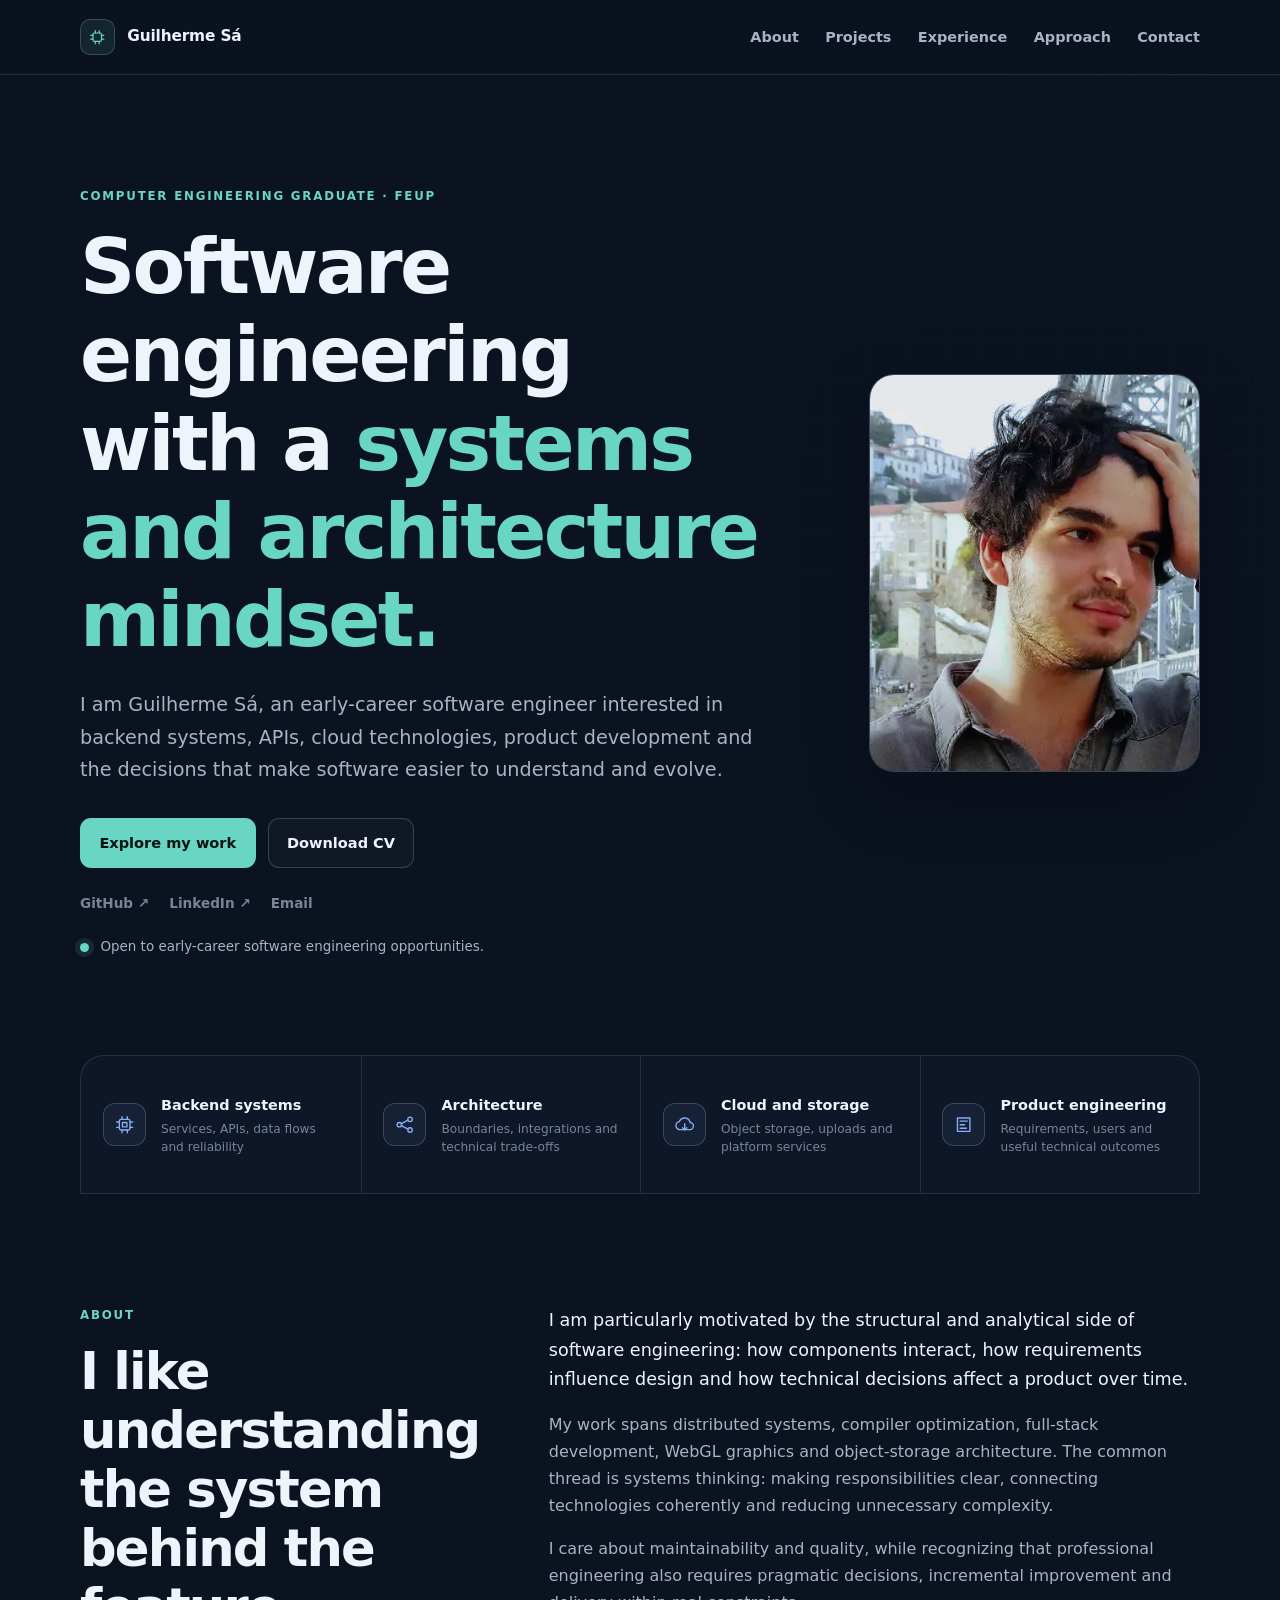
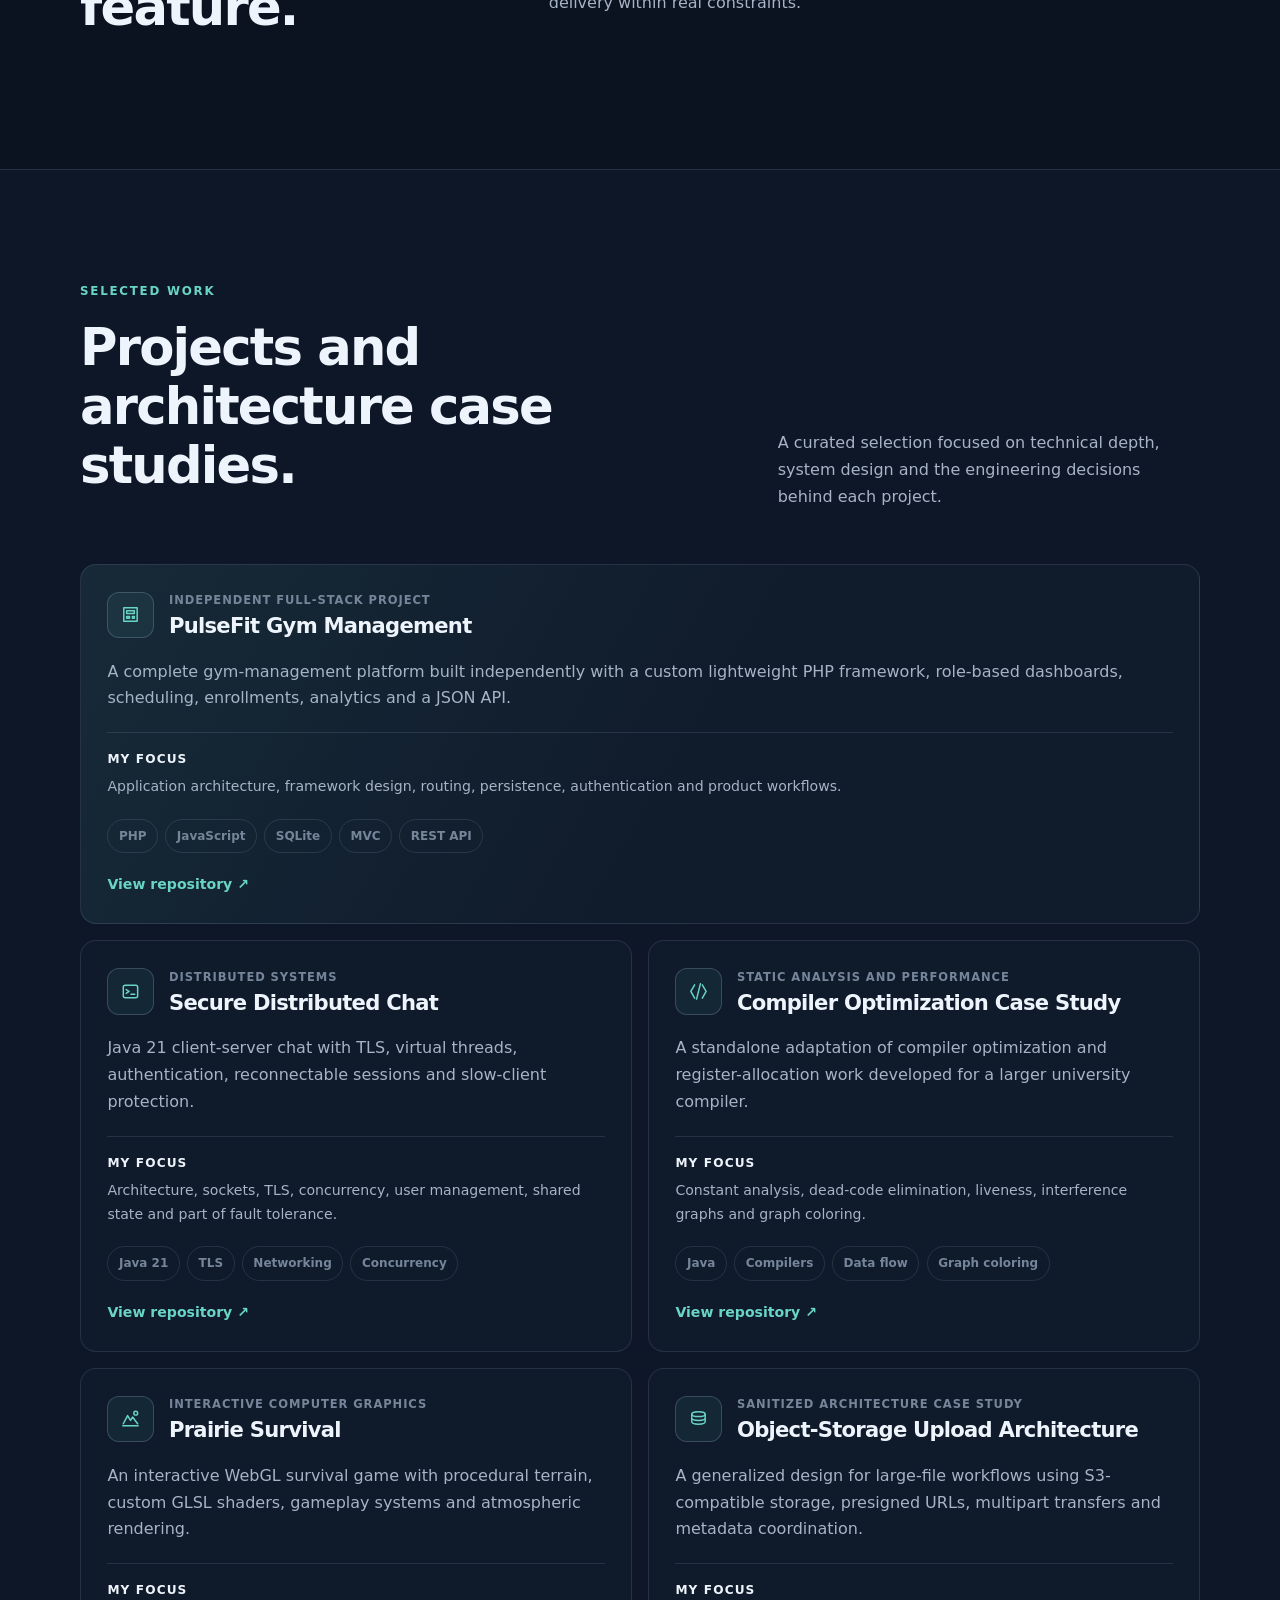
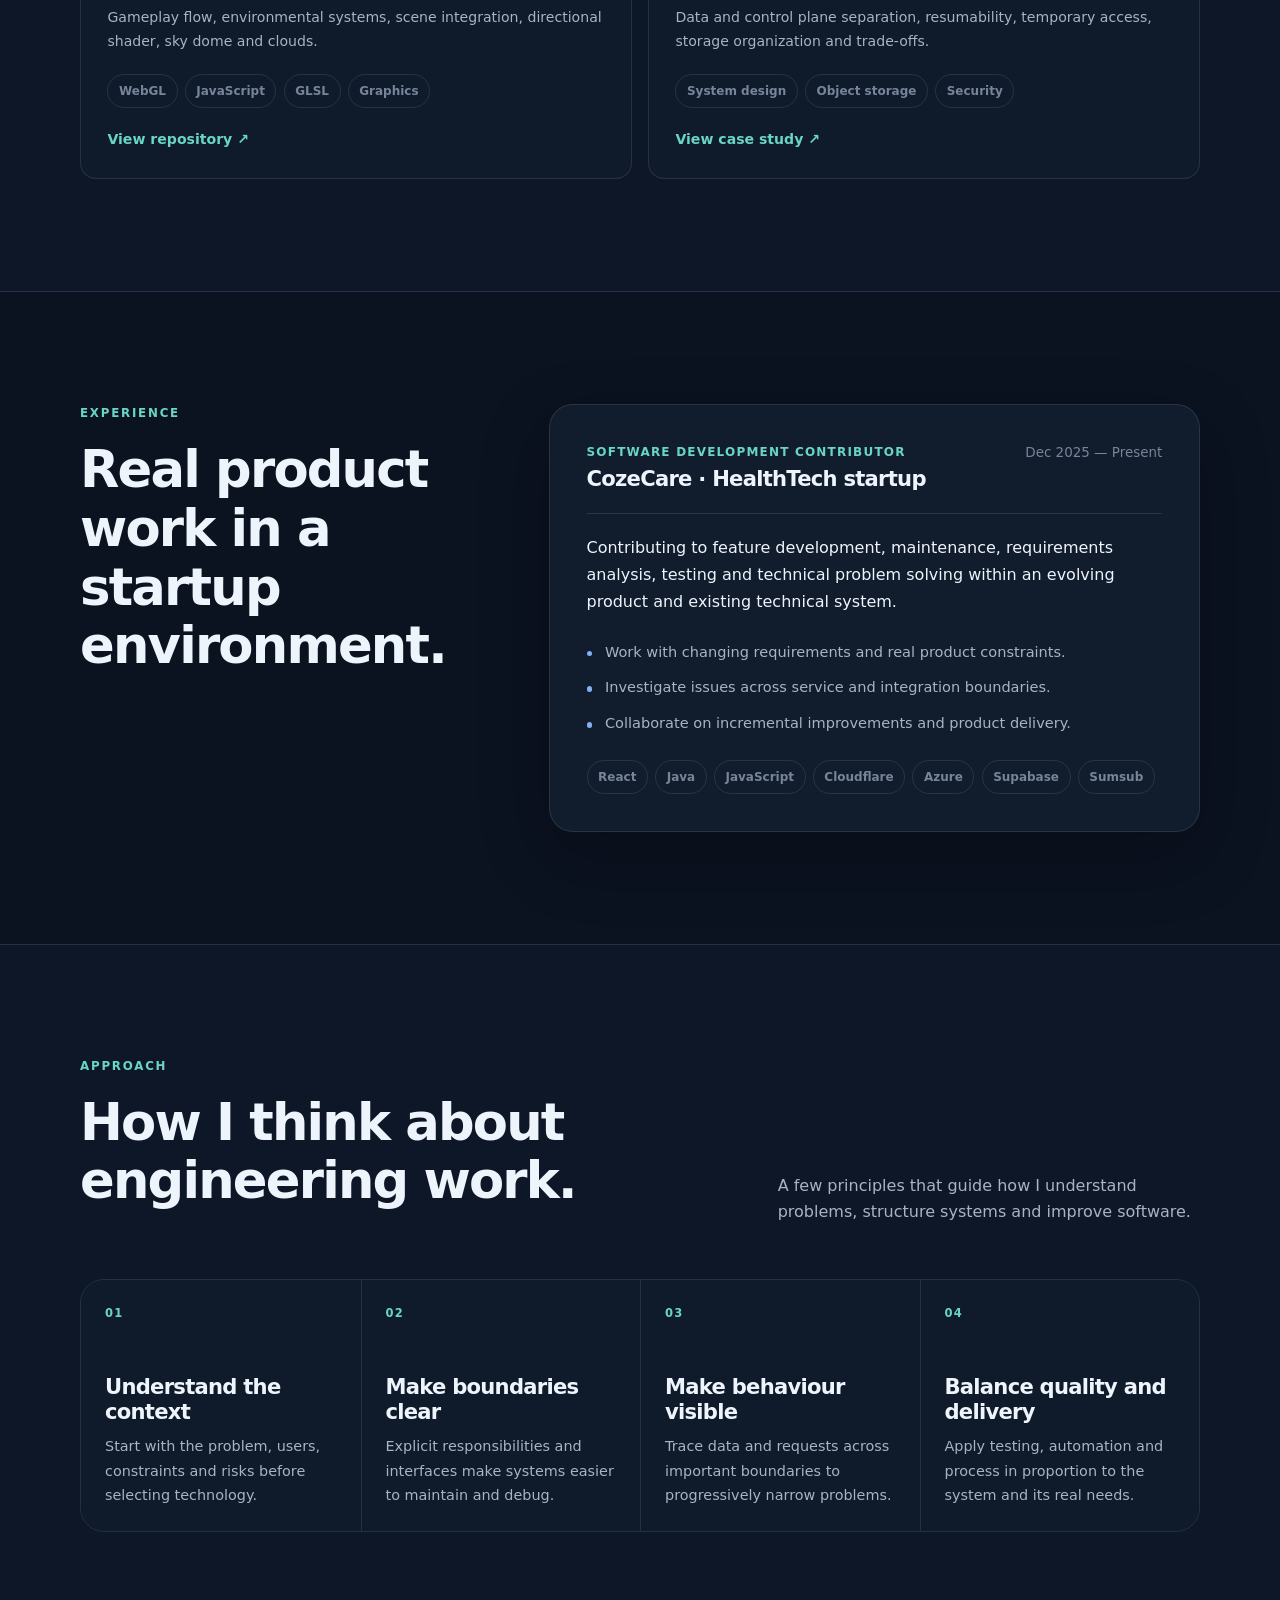
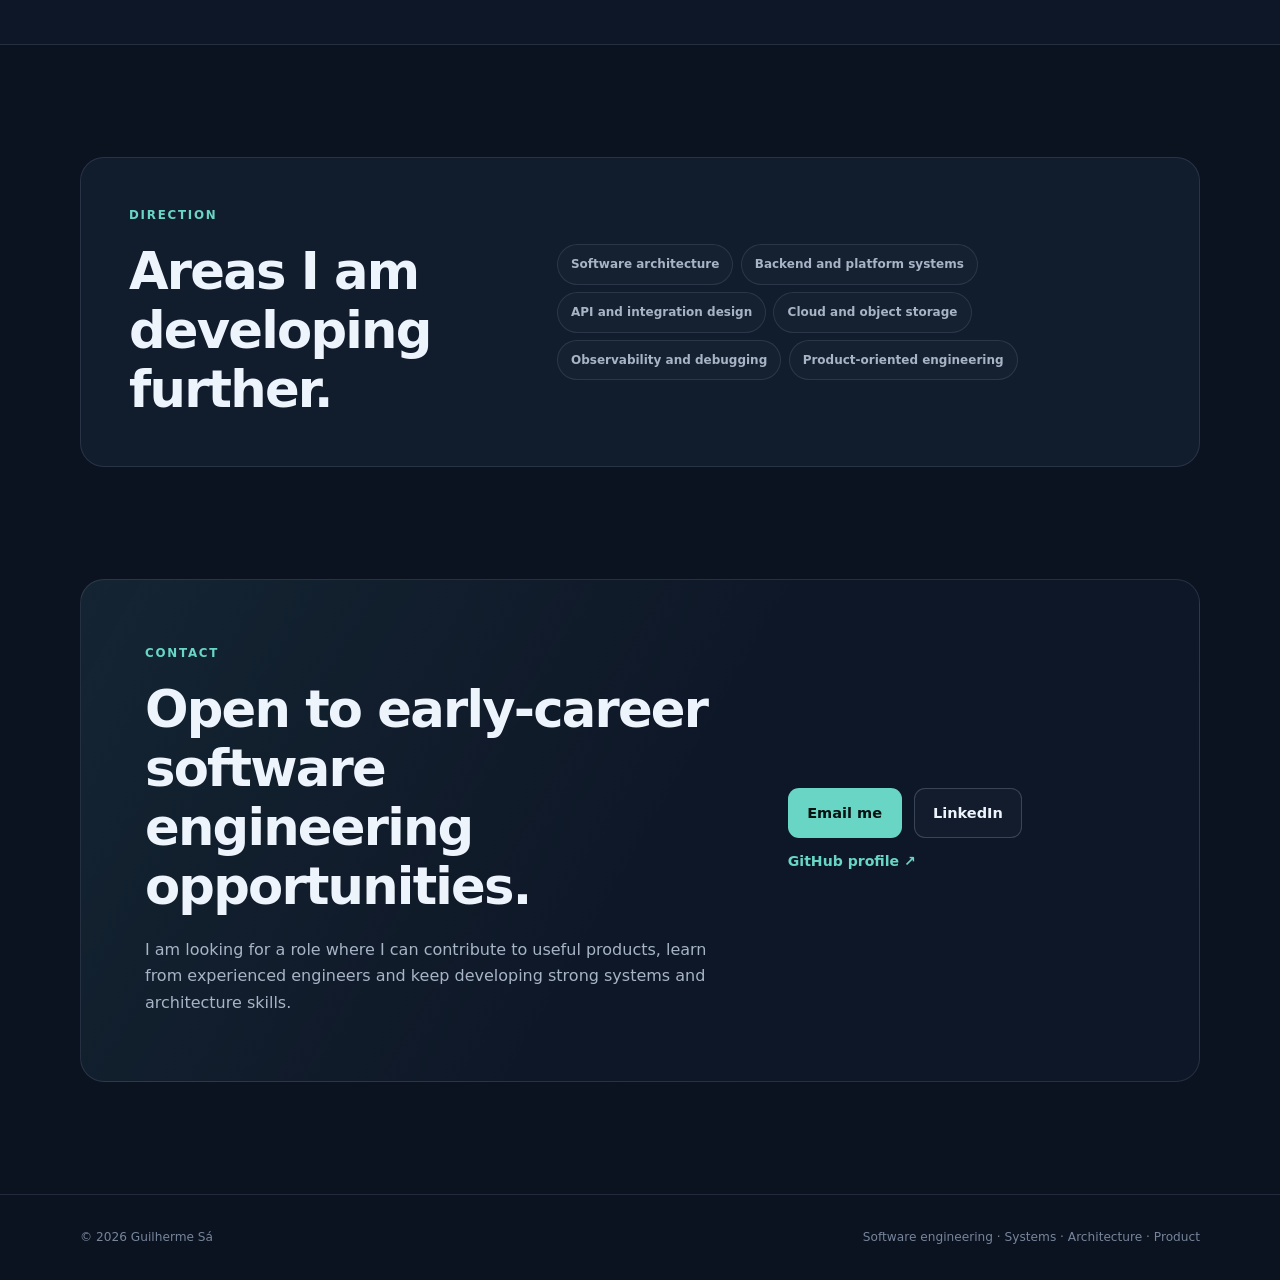
==== index.html @ d6cdf6a1 "Icon fix" ====
<!doctype html>
<html lang="en">
<head>
  <meta charset="utf-8">
  <meta name="viewport" content="width=device-width, initial-scale=1">

  <title>Guilherme Sá — Software Engineer</title>
  <meta
    name="description"
    content="Portfolio of Guilherme Sá, a Computer Engineering graduate focused on software architecture, backend systems, APIs, cloud technologies and product engineering."
  >

  <meta property="og:title" content="Guilherme Sá — Software Engineer">
  <meta
    property="og:description"
    content="Selected projects, architecture case studies and professional experience."
  >
  <meta property="og:type" content="website">
  <meta property="og:image" content="assets/images/guilherme-sa.jpg">

  <link rel="icon" href="favicon.svg" type="image/svg+xml">
  <link rel="stylesheet" href="styles.css">
  <script src="script.js" defer></script>
</head>

<body>
  <a class="skip-link" href="#main-content">Skip to content</a>

  <header class="site-header">
    <nav class="container navigation" aria-label="Main navigation">
      <a class="brand" href="#top" aria-label="Go to the beginning">
        <span class="brand-icon" aria-hidden="true">
          <svg viewBox="0 0 24 24">
            <rect x="6.5" y="6.5" width="11" height="11" rx="2"></rect>
            <path d="M9.5 3.5v3M14.5 3.5v3M9.5 17.5v3M14.5 17.5v3M3.5 9.5h3M3.5 14.5h3M17.5 9.5h3M17.5 14.5h3"></path>
          </svg>
        </span>
        <span>Guilherme Sá</span>
      </a>

      <button
        class="menu-button"
        type="button"
        aria-expanded="false"
        aria-controls="navigation-links"
      >
        <span></span><span></span><span></span>
        <span class="sr-only">Toggle navigation</span>
      </button>

      <div class="navigation-links" id="navigation-links">
        <a href="#about">About</a>
        <a href="#work">Projects</a>
        <a href="#experience">Experience</a>
        <a href="#approach">Approach</a>
        <a href="#contact">Contact</a>
      </div>
    </nav>
  </header>

  <main id="main-content">
    <section class="hero" id="top">
      <div class="hero-pattern" aria-hidden="true"></div>

      <div class="container hero-layout">
        <div class="hero-copy reveal">
          <p class="eyebrow">Computer Engineering graduate · FEUP</p>

          <h1>
            Software engineering with a
            <span>systems and architecture mindset.</span>
          </h1>

          <p class="hero-introduction">
            I am Guilherme Sá, an early-career software engineer interested in
            backend systems, APIs, cloud technologies, product development and
            the decisions that make software easier to understand and evolve.
          </p>

          <div class="hero-actions">
            <a class="button primary" href="#work">Explore my work</a>
            <a
              class="button secondary"
              href="assets/documents/Guilherme-Sa-CV.pdf"
              target="_blank"
            >
              Download CV
            </a>
          </div>

          <div class="profile-links" aria-label="External profile links">
            <a href="https://github.com/GuilhermeSa37" target="_blank" rel="noreferrer">
              GitHub <span aria-hidden="true">↗</span>
            </a>
            <a
              href="https://www.linkedin.com/in/guilherme-s%C3%A1-6a38b1335/"
              target="_blank"
              rel="noreferrer"
            >
              LinkedIn <span aria-hidden="true">↗</span>
            </a>
            <a href="mailto:guilhermesa.pro@gmail.com">Email</a>
          </div>

          <p class="availability-line">
            <span class="availability-dot" aria-hidden="true"></span>
            Open to early-career software engineering opportunities.
          </p>
        </div>

        <aside class="portrait-panel reveal">
          <div class="portrait-frame">
            <img
              src="assets/images/guilherme-sa.jpg"
              alt="Portrait of Guilherme Sá"
            >
          </div>

        </aside>
      </div>

      <div class="container focus-strip reveal" aria-label="Primary engineering interests">
        <article>
          <span class="focus-icon" aria-hidden="true">
            <svg viewBox="0 0 24 24">
              <rect x="6" y="6" width="12" height="12" rx="2"></rect>
              <path d="M9 3v3M15 3v3M9 18v3M15 18v3M3 9h3M3 15h3M18 9h3M18 15h3"></path>
              <path d="M9.5 9.5h5v5h-5z"></path>
            </svg>
          </span>
          <div>
            <strong>Backend systems</strong>
            <span>Services, APIs, data flows and reliability</span>
          </div>
        </article>

        <article>
          <span class="focus-icon" aria-hidden="true">
            <svg viewBox="0 0 24 24">
              <circle cx="6" cy="12" r="2.5"></circle>
              <circle cx="18" cy="6" r="2.5"></circle>
              <circle cx="18" cy="18" r="2.5"></circle>
              <path d="M8.3 10.9 15.7 7M8.3 13.1l7.4 3.9"></path>
            </svg>
          </span>
          <div>
            <strong>Architecture</strong>
            <span>Boundaries, integrations and technical trade-offs</span>
          </div>
        </article>

        <article>
          <span class="focus-icon" aria-hidden="true">
            <svg viewBox="0 0 24 24">
              <path d="M7.5 17.5h10a4 4 0 0 0 .6-8 6.3 6.3 0 0 0-12-1.1A4.6 4.6 0 0 0 7.5 17.5Z"></path>
              <path d="M12 11v7M9.5 15.5 12 18l2.5-2.5"></path>
            </svg>
          </span>
          <div>
            <strong>Cloud and storage</strong>
            <span>Object storage, uploads and platform services</span>
          </div>
        </article>

        <article>
          <span class="focus-icon" aria-hidden="true">
            <svg viewBox="0 0 24 24">
              <path d="M5 4.5h14v15H5z"></path>
              <path d="M8 8h8M8 12h5M8 16h7"></path>
            </svg>
          </span>
          <div>
            <strong>Product engineering</strong>
            <span>Requirements, users and useful technical outcomes</span>
          </div>
        </article>
      </div>
    </section>

    <section class="section" id="about">
      <div class="container section-layout">
        <div class="section-introduction reveal">
          <p class="eyebrow">About</p>
          <h2>I like understanding the system behind the feature.</h2>
        </div>

        <div class="about-content reveal">
          <p class="lead">
            I am particularly motivated by the structural and analytical side
            of software engineering: how components interact, how requirements
            influence design and how technical decisions affect a product over
            time.
          </p>

          <p>
            My work spans distributed systems, compiler optimization, full-stack
            development, WebGL graphics and object-storage architecture. The
            common thread is systems thinking: making responsibilities clear,
            connecting technologies coherently and reducing unnecessary
            complexity.
          </p>

          <p>
            I care about maintainability and quality, while recognizing that
            professional engineering also requires pragmatic decisions,
            incremental improvement and delivery within real constraints.
          </p>
        </div>
      </div>
    </section>

    <section class="section section-tinted" id="work">
      <div class="container">
        <div class="section-heading reveal">
          <div>
            <p class="eyebrow">Selected work</p>
            <h2>Projects and architecture case studies.</h2>
          </div>
          <p>
            A curated selection focused on technical depth, system design and
            the engineering decisions behind each project.
          </p>
        </div>

        <div class="project-grid">
          <article class="project-card project-featured reveal">
            <div class="project-header">
              <span class="project-icon" aria-hidden="true">
                <svg viewBox="0 0 24 24">
                  <path d="M5 5h14v14H5z"></path>
                  <path d="M8 8h8v3H8zM8 14h3v2H8zM14 14h2v2h-2z"></path>
                </svg>
              </span>
              <div>
                <p class="project-type">Independent full-stack project</p>
                <h3>PulseFit Gym Management</h3>
              </div>
            </div>

            <p>
              A complete gym-management platform built independently with a
              custom lightweight PHP framework, role-based dashboards,
              scheduling, enrollments, analytics and a JSON API.
            </p>

            <div class="project-detail">
              <strong>My focus</strong>
              <span>
                Application architecture, framework design, routing,
                persistence, authentication and product workflows.
              </span>
            </div>

            <ul class="tags">
              <li>PHP</li><li>JavaScript</li><li>SQLite</li><li>MVC</li><li>REST API</li>
            </ul>

            <a
              class="text-link"
              href="https://github.com/GuilhermeSa37/pulsefit-gym-management"
              target="_blank"
              rel="noreferrer"
            >
              View repository <span aria-hidden="true">↗</span>
            </a>
          </article>

          <article class="project-card reveal">
            <div class="project-header">
              <span class="project-icon" aria-hidden="true">
                <svg viewBox="0 0 24 24">
                  <rect x="4.5" y="5.5" width="15" height="13" rx="2"></rect>
                  <path d="m7.5 10 3 2-3 2M12.5 15h4"></path>
                </svg>
              </span>
              <div>
                <p class="project-type">Distributed systems</p>
                <h3>Secure Distributed Chat</h3>
              </div>
            </div>

            <p>
              Java 21 client-server chat with TLS, virtual threads,
              authentication, reconnectable sessions and slow-client
              protection.
            </p>

            <div class="project-detail">
              <strong>My focus</strong>
              <span>
                Architecture, sockets, TLS, concurrency, user management,
                shared state and part of fault tolerance.
              </span>
            </div>

            <ul class="tags">
              <li>Java 21</li><li>TLS</li><li>Networking</li><li>Concurrency</li>
            </ul>

            <a
              class="text-link"
              href="https://github.com/GuilhermeSa37/secure-distributed-chat"
              target="_blank"
              rel="noreferrer"
            >
              View repository <span aria-hidden="true">↗</span>
            </a>
          </article>

          <article class="project-card reveal">
            <div class="project-header">
              <span class="project-icon" aria-hidden="true">
                <svg viewBox="0 0 24 24">
                  <path d="M8 5 4 12l4 7M16 5l4 7-4 7M14 4l-4 16"></path>
                </svg>
              </span>
              <div>
                <p class="project-type">Static analysis and performance</p>
                <h3>Compiler Optimization Case Study</h3>
              </div>
            </div>

            <p>
              A standalone adaptation of compiler optimization and
              register-allocation work developed for a larger university
              compiler.
            </p>

            <div class="project-detail">
              <strong>My focus</strong>
              <span>
                Constant analysis, dead-code elimination, liveness,
                interference graphs and graph coloring.
              </span>
            </div>

            <ul class="tags">
              <li>Java</li><li>Compilers</li><li>Data flow</li><li>Graph coloring</li>
            </ul>

            <a
              class="text-link"
              href="https://github.com/GuilhermeSa37/compiler-optimization-case-study"
              target="_blank"
              rel="noreferrer"
            >
              View repository <span aria-hidden="true">↗</span>
            </a>
          </article>

          <article class="project-card reveal">
            <div class="project-header">
              <span class="project-icon" aria-hidden="true">
                <svg viewBox="0 0 24 24">
                  <path d="M4.5 17.5 9 9l3 5 2.2-3.5 5.3 7"></path>
                  <circle cx="17.5" cy="6.5" r="2"></circle>
                  <path d="M4 19.5h16"></path>
                </svg>
              </span>
              <div>
                <p class="project-type">Interactive computer graphics</p>
                <h3>Prairie Survival</h3>
              </div>
            </div>

            <p>
              An interactive WebGL survival game with procedural terrain,
              custom GLSL shaders, gameplay systems and atmospheric rendering.
            </p>

            <div class="project-detail">
              <strong>My focus</strong>
              <span>
                Gameplay flow, environmental systems, scene integration,
                directional shader, sky dome and clouds.
              </span>
            </div>

            <ul class="tags">
              <li>WebGL</li><li>JavaScript</li><li>GLSL</li><li>Graphics</li>
            </ul>

            <a
              class="text-link"
              href="https://github.com/GuilhermeSa37/prairie-survival-webgl"
              target="_blank"
              rel="noreferrer"
            >
              View repository <span aria-hidden="true">↗</span>
            </a>
          </article>

          <article class="project-card reveal">
            <div class="project-header">
              <span class="project-icon" aria-hidden="true">
                <svg viewBox="0 0 24 24">
                  <path d="M5 7.5c0-1.4 3.1-2.5 7-2.5s7 1.1 7 2.5-3.1 2.5-7 2.5-7-1.1-7-2.5Z"></path>
                  <path d="M5 7.5v4c0 1.4 3.1 2.5 7 2.5s7-1.1 7-2.5v-4M5 11.5v4c0 1.4 3.1 2.5 7 2.5s7-1.1 7-2.5v-4"></path>
                </svg>
              </span>
              <div>
                <p class="project-type">Sanitized architecture case study</p>
                <h3>Object-Storage Upload Architecture</h3>
              </div>
            </div>

            <p>
              A generalized design for large-file workflows using
              S3-compatible storage, presigned URLs, multipart transfers and
              metadata coordination.
            </p>

            <div class="project-detail">
              <strong>My focus</strong>
              <span>
                Data and control plane separation, resumability, temporary
                access, storage organization and trade-offs.
              </span>
            </div>

            <ul class="tags">
              <li>System design</li><li>Object storage</li><li>Security</li>
            </ul>

            <a
              class="text-link"
              href="https://github.com/GuilhermeSa37/object-storage-upload-architecture"
              target="_blank"
              rel="noreferrer"
            >
              View case study <span aria-hidden="true">↗</span>
            </a>
          </article>
        </div>
      </div>
    </section>

    <section class="section" id="experience">
      <div class="container section-layout">
        <div class="section-introduction reveal">
          <p class="eyebrow">Experience</p>
          <h2>Real product work in a startup environment.</h2>
        </div>

        <article class="experience-panel reveal">
          <div class="experience-header">
            <div>
              <p class="role">Software Development Contributor</p>
              <h3>CozeCare · HealthTech startup</h3>
            </div>
            <p class="date">Dec 2025 — Present</p>
          </div>

          <p class="experience-summary">
            Contributing to feature development, maintenance, requirements
            analysis, testing and technical problem solving within an evolving
            product and existing technical system.
          </p>

          <div class="experience-points">
            <p>Work with changing requirements and real product constraints.</p>
            <p>Investigate issues across service and integration boundaries.</p>
            <p>Collaborate on incremental improvements and product delivery.</p>
          </div>

          <ul class="technology-list">
            <li>React</li><li>Java</li><li>JavaScript</li><li>Cloudflare</li>
            <li>Azure</li><li>Supabase</li><li>Sumsub</li>
          </ul>
        </article>
      </div>
    </section>

    <section class="section section-tinted" id="approach">
      <div class="container">
        <div class="section-heading reveal">
          <div>
            <p class="eyebrow">Approach</p>
            <h2>How I think about engineering work.</h2>
          </div>
          <p>
            A few principles that guide how I understand problems, structure
            systems and improve software.
          </p>
        </div>

        <div class="principle-grid">
          <article class="principle reveal">
            <span class="principle-number">01</span>
            <h3>Understand the context</h3>
            <p>Start with the problem, users, constraints and risks before selecting technology.</p>
          </article>

          <article class="principle reveal">
            <span class="principle-number">02</span>
            <h3>Make boundaries clear</h3>
            <p>Explicit responsibilities and interfaces make systems easier to maintain and debug.</p>
          </article>

          <article class="principle reveal">
            <span class="principle-number">03</span>
            <h3>Make behaviour visible</h3>
            <p>Trace data and requests across important boundaries to progressively narrow problems.</p>
          </article>

          <article class="principle reveal">
            <span class="principle-number">04</span>
            <h3>Balance quality and delivery</h3>
            <p>Apply testing, automation and process in proportion to the system and its real needs.</p>
          </article>
        </div>
      </div>
    </section>

    <section class="section interests-section">
      <div class="container interests-panel reveal">
        <div>
          <p class="eyebrow">Direction</p>
          <h2>Areas I am developing further.</h2>
        </div>

        <ul class="interest-list">
          <li>Software architecture</li>
          <li>Backend and platform systems</li>
          <li>API and integration design</li>
          <li>Cloud and object storage</li>
          <li>Observability and debugging</li>
          <li>Product-oriented engineering</li>
        </ul>
      </div>
    </section>

    <section class="section contact-section" id="contact">
      <div class="container contact-panel reveal">
        <div>
          <p class="eyebrow">Contact</p>
          <h2>Open to early-career software engineering opportunities.</h2>
          <p>
            I am looking for a role where I can contribute to useful products,
            learn from experienced engineers and keep developing strong
            systems and architecture skills.
          </p>
        </div>

        <div class="contact-actions">
          <a class="button primary" href="mailto:guilhermesa.pro@gmail.com">Email me</a>
          <a
            class="button secondary"
            href="https://www.linkedin.com/in/guilherme-s%C3%A1-6a38b1335/"
            target="_blank"
            rel="noreferrer"
          >
            LinkedIn
          </a>
          <a
            class="text-link"
            href="https://github.com/GuilhermeSa37"
            target="_blank"
            rel="noreferrer"
          >
            GitHub profile <span aria-hidden="true">↗</span>
          </a>
        </div>
      </div>
    </section>
  </main>

  <footer class="site-footer">
    <div class="container footer-content">
      <p>© <span id="year"></span> Guilherme Sá</p>
      <p>Software engineering · Systems · Architecture · Product</p>
    </div>
  </footer>
</body>
</html>
---- styles.css ----
:root {
  --background: #0b1220;
  --background-soft: #0e1727;
  --panel: #111c2d;
  --panel-light: #152238;
  --text: #eef4fb;
  --muted: #a7b4c5;
  --subtle: #76859a;
  --line: rgba(176, 195, 219, 0.14);
  --line-strong: rgba(176, 195, 219, 0.24);
  --teal: #69d5c5;
  --teal-light: #9ce7dc;
  --blue: #85aef5;
  --accent-soft: rgba(105, 213, 197, 0.10);
  --shadow: 0 24px 70px rgba(0, 0, 0, 0.24);
  --max-width: 1120px;
  --radius-large: 24px;
  --radius-medium: 16px;
}

* {
  box-sizing: border-box;
}

html {
  scroll-behavior: smooth;
  scroll-padding-top: 84px;
}

body {
  margin: 0;
  min-width: 320px;
  background: var(--background);
  color: var(--text);
  font-family:
    Inter, ui-sans-serif, system-ui, -apple-system, BlinkMacSystemFont,
    "Segoe UI", sans-serif;
  line-height: 1.68;
  -webkit-font-smoothing: antialiased;
}

body.menu-open {
  overflow: hidden;
}

a {
  color: inherit;
  text-decoration: none;
}

img {
  display: block;
  max-width: 100%;
}

button {
  font: inherit;
}

svg {
  width: 100%;
  height: 100%;
  fill: none;
  stroke: currentColor;
  stroke-width: 1.55;
  stroke-linecap: round;
  stroke-linejoin: round;
}

.sr-only {
  position: absolute;
  width: 1px;
  height: 1px;
  padding: 0;
  margin: -1px;
  overflow: hidden;
  clip: rect(0, 0, 0, 0);
  white-space: nowrap;
  border: 0;
}

.skip-link {
  position: fixed;
  top: -5rem;
  left: 1rem;
  z-index: 1000;
  padding: 0.7rem 1rem;
  border-radius: 10px;
  background: var(--teal);
  color: #071311;
  font-weight: 800;
}

.skip-link:focus {
  top: 1rem;
}

.container {
  width: min(calc(100% - 2.4rem), var(--max-width));
  margin-inline: auto;
}

.site-header {
  position: sticky;
  top: 0;
  z-index: 100;
  border-bottom: 1px solid var(--line);
  background: rgba(11, 18, 32, 0.86);
  backdrop-filter: blur(18px);
}

.navigation {
  min-height: 74px;
  display: flex;
  align-items: center;
  justify-content: space-between;
  gap: 2rem;
}

.brand {
  display: inline-flex;
  align-items: center;
  gap: 0.75rem;
  font-size: 0.96rem;
  font-weight: 750;
  letter-spacing: -0.01em;
}

.brand-icon {
  width: 2.2rem;
  height: 2.2rem;
  display: grid;
  place-items: center;
  padding: 0.46rem;
  border: 1px solid var(--line-strong);
  border-radius: 10px;
  background: var(--accent-soft);
  color: var(--teal);
}

.navigation-links {
  display: flex;
  align-items: center;
  gap: 1.65rem;
}

.navigation-links a {
  color: var(--muted);
  font-size: 0.9rem;
  font-weight: 620;
  transition: color 150ms ease;
}

.navigation-links a:hover,
.navigation-links a:focus-visible {
  color: var(--text);
}

.menu-button {
  width: 2.75rem;
  height: 2.75rem;
  display: none;
  padding: 0.65rem;
  border: 1px solid var(--line);
  border-radius: 10px;
  background: transparent;
  color: var(--text);
  cursor: pointer;
}

.menu-button span:not(.sr-only) {
  width: 100%;
  height: 2px;
  display: block;
  margin: 4px 0;
  background: currentColor;
}

.hero {
  position: relative;
  overflow: hidden;
  padding: 7rem 0 0;
}

.hero-pattern {
  position: absolute;
  inset: 0 0 auto auto;
  width: 50%;
  height: 31rem;
  opacity: 0.28;
  pointer-events: none;
  background-image:
    linear-gradient(rgba(133, 174, 245, 0.10) 1px, transparent 1px),
    linear-gradient(90deg, rgba(133, 174, 245, 0.10) 1px, transparent 1px);
  background-size: 38px 38px;
  mask-image: linear-gradient(to left, black, transparent);
}

.hero-layout {
  position: relative;
  display: grid;
  grid-template-columns: minmax(0, 1.35fr) minmax(290px, 0.65fr);
  align-items: center;
  gap: clamp(3rem, 8vw, 6.5rem);
}

.eyebrow {
  margin: 0 0 1rem;
  color: var(--teal);
  font-size: 0.74rem;
  font-weight: 780;
  letter-spacing: 0.15em;
  text-transform: uppercase;
}

h1,
h2,
h3,
p {
  margin-top: 0;
}

h1,
h2,
h3 {
  line-height: 1.15;
  letter-spacing: -0.035em;
}

h1 {
  max-width: 780px;
  margin-bottom: 1.55rem;
  font-size: clamp(2.9rem, 6vw, 5.25rem);
  font-weight: 730;
}

h1 span {
  color: var(--teal);
}

h2 {
  margin-bottom: 1.3rem;
  font-size: clamp(2rem, 4vw, 3.4rem);
  font-weight: 690;
}

h3 {
  margin-bottom: 0.65rem;
  font-size: 1.32rem;
  font-weight: 690;
}

p {
  color: var(--muted);
}

.hero-introduction {
  max-width: 720px;
  margin-bottom: 2rem;
  font-size: clamp(1.06rem, 1.5vw, 1.2rem);
}

.hero-actions,
.contact-actions {
  display: flex;
  flex-wrap: wrap;
  align-items: center;
  gap: 0.75rem;
}

.button {
  min-height: 3rem;
  display: inline-flex;
  align-items: center;
  justify-content: center;
  padding: 0.75rem 1.15rem;
  border: 1px solid transparent;
  border-radius: 11px;
  font-size: 0.91rem;
  font-weight: 720;
  transition:
    transform 150ms ease,
    border-color 150ms ease,
    background-color 150ms ease;
}

.button:hover {
  transform: translateY(-2px);
}

.button.primary {
  background: var(--teal);
  color: #071311;
}

.button.primary:hover {
  background: var(--teal-light);
}

.button.secondary {
  border-color: var(--line-strong);
  background: rgba(255, 255, 255, 0.025);
}

.button.secondary:hover {
  border-color: rgba(105, 213, 197, 0.42);
  background: var(--accent-soft);
}

.profile-links {
  display: flex;
  flex-wrap: wrap;
  gap: 1.25rem;
  margin-top: 1.45rem;
}

.profile-links a {
  color: var(--subtle);
  font-size: 0.85rem;
  font-weight: 640;
}

.profile-links a:hover {
  color: var(--text);
}


.availability-line {
  display: flex;
  align-items: center;
  gap: 0.7rem;
  margin: 1.35rem 0 0;
  color: var(--muted);
  font-size: 0.84rem;
}

.portrait-panel {
  position: relative;
}

.portrait-frame {
  position: relative;
  overflow: hidden;
  aspect-ratio: 0.83;
  border: 1px solid var(--line-strong);
  border-radius: 25px;
  background: var(--panel);
  box-shadow: var(--shadow);
}

.portrait-frame::after {
  content: "";
  position: absolute;
  inset: 0;
  background:
    linear-gradient(to top, rgba(11, 18, 32, 0.18), transparent 35%);
  pointer-events: none;
}

.portrait-frame img {
  width: 100%;
  height: 100%;
  object-fit: cover;
  object-position: center center;
}


.availability-dot {
  width: 0.58rem;
  height: 0.58rem;
  flex: 0 0 auto;
  border-radius: 50%;
  background: var(--teal);
  box-shadow: 0 0 0 5px rgba(105, 213, 197, 0.12);
}

.focus-strip {
  display: grid;
  grid-template-columns: repeat(4, minmax(0, 1fr));
  gap: 0;
  margin-top: 6rem;
  border: 1px solid var(--line);
  border-radius: var(--radius-large) var(--radius-large) 0 0;
  background: var(--background-soft);
}

.focus-strip article {
  min-height: 8.6rem;
  display: flex;
  align-items: center;
  gap: 0.95rem;
  padding: 1.35rem;
}

.focus-strip article + article {
  border-left: 1px solid var(--line);
}

.focus-icon {
  width: 2.7rem;
  height: 2.7rem;
  flex: 0 0 auto;
  display: grid;
  place-items: center;
  padding: 0.62rem;
  border: 1px solid var(--line-strong);
  border-radius: 12px;
  color: var(--blue);
  background: rgba(133, 174, 245, 0.07);
}

.focus-strip strong,
.focus-strip span {
  display: block;
}

.focus-strip strong {
  margin-bottom: 0.25rem;
  font-size: 0.9rem;
}

.focus-strip article div > span {
  color: var(--subtle);
  font-size: 0.76rem;
  line-height: 1.45;
}

.section {
  padding: 7rem 0;
}

.section-tinted {
  border-block: 1px solid var(--line);
  background: var(--background-soft);
}

.section-layout {
  display: grid;
  grid-template-columns: minmax(250px, 0.72fr) minmax(0, 1.28fr);
  gap: clamp(3rem, 8vw, 7rem);
}

.section-introduction {
  max-width: 450px;
}

.about-content {
  max-width: 700px;
}

.about-content .lead {
  color: var(--text);
  font-size: 1.1rem;
}

.about-content p:last-child {
  margin-bottom: 0;
}

.section-heading {
  display: grid;
  grid-template-columns: minmax(0, 1fr) minmax(260px, 0.65fr);
  gap: 3rem;
  align-items: end;
  margin-bottom: 3rem;
}

.section-heading > p {
  margin-bottom: 0.3rem;
}

.project-grid {
  display: grid;
  grid-template-columns: repeat(2, minmax(0, 1fr));
  gap: 1rem;
}

.project-card {
  min-height: 100%;
  display: flex;
  flex-direction: column;
  gap: 1.25rem;
  padding: 1.65rem;
  border: 1px solid var(--line);
  border-radius: var(--radius-medium);
  background: rgba(17, 28, 45, 0.82);
  transition:
    transform 160ms ease,
    border-color 160ms ease,
    background-color 160ms ease;
}

.project-card:hover {
  transform: translateY(-3px);
  border-color: var(--line-strong);
  background: var(--panel-light);
}

.project-featured {
  grid-column: span 2;
  background:
    linear-gradient(120deg, rgba(105, 213, 197, 0.08), transparent 56%),
    rgba(17, 28, 45, 0.9);
}

.project-header {
  display: flex;
  align-items: center;
  gap: 0.95rem;
}

.project-icon {
  width: 2.9rem;
  height: 2.9rem;
  flex: 0 0 auto;
  display: grid;
  place-items: center;
  padding: 0.67rem;
  border: 1px solid var(--line-strong);
  border-radius: 12px;
  background: rgba(105, 213, 197, 0.07);
  color: var(--teal);
}

.project-type {
  margin: 0 0 0.25rem;
  color: var(--subtle);
  font-size: 0.72rem;
  font-weight: 730;
  letter-spacing: 0.08em;
  text-transform: uppercase;
}

.project-card h3 {
  margin: 0;
}

.project-card > p {
  margin-bottom: 0;
}

.project-detail {
  display: grid;
  gap: 0.35rem;
  padding-top: 1rem;
  border-top: 1px solid var(--line);
}

.project-detail strong {
  font-size: 0.76rem;
  letter-spacing: 0.09em;
  text-transform: uppercase;
}

.project-detail span {
  color: var(--muted);
  font-size: 0.88rem;
}

.tags,
.technology-list,
.interest-list {
  display: flex;
  flex-wrap: wrap;
  gap: 0.45rem;
  margin: 0;
  padding: 0;
  list-style: none;
}

.tags li,
.technology-list li,
.interest-list li {
  padding: 0.38rem 0.66rem;
  border: 1px solid var(--line);
  border-radius: 999px;
  color: var(--subtle);
  font-size: 0.75rem;
  font-weight: 630;
}

.text-link {
  width: fit-content;
  margin-top: auto;
  color: var(--teal);
  font-size: 0.88rem;
  font-weight: 710;
}

.text-link:hover {
  color: var(--teal-light);
}

.experience-panel {
  padding: clamp(1.5rem, 4vw, 2.3rem);
  border: 1px solid var(--line);
  border-radius: var(--radius-large);
  background: var(--panel);
  box-shadow: var(--shadow);
}

.experience-header {
  display: flex;
  justify-content: space-between;
  gap: 1.5rem;
  padding-bottom: 1.35rem;
  margin-bottom: 1.35rem;
  border-bottom: 1px solid var(--line);
}

.role {
  margin: 0 0 0.3rem;
  color: var(--teal);
  font-size: 0.75rem;
  font-weight: 760;
  letter-spacing: 0.1em;
  text-transform: uppercase;
}

.experience-header h3 {
  margin: 0;
}

.date {
  margin: 0;
  color: var(--subtle);
  font-size: 0.84rem;
  white-space: nowrap;
}

.experience-summary {
  color: var(--text);
}

.experience-points {
  display: grid;
  gap: 0.7rem;
  margin: 1.5rem 0;
}

.experience-points p {
  position: relative;
  margin: 0;
  padding-left: 1.15rem;
  font-size: 0.91rem;
}

.experience-points p::before {
  content: "";
  position: absolute;
  top: 0.68rem;
  left: 0;
  width: 0.36rem;
  height: 0.36rem;
  border-radius: 50%;
  background: var(--blue);
}

.principle-grid {
  display: grid;
  grid-template-columns: repeat(4, minmax(0, 1fr));
  border: 1px solid var(--line);
  border-radius: var(--radius-large);
  overflow: hidden;
}

.principle {
  min-height: 15.5rem;
  padding: 1.5rem;
  background: rgba(17, 28, 45, 0.58);
}

.principle + .principle {
  border-left: 1px solid var(--line);
}

.principle-number {
  display: block;
  margin-bottom: 3.25rem;
  color: var(--teal);
  font-size: 0.72rem;
  font-weight: 780;
  letter-spacing: 0.11em;
}

.principle p {
  margin-bottom: 0;
  font-size: 0.9rem;
}

.interests-section {
  padding-bottom: 2rem;
}

.interests-panel {
  display: grid;
  grid-template-columns: minmax(0, 0.78fr) minmax(0, 1.22fr);
  gap: 3rem;
  align-items: center;
  padding: clamp(1.6rem, 4vw, 3rem);
  border: 1px solid var(--line);
  border-radius: var(--radius-large);
  background: var(--panel);
}

.interests-panel h2 {
  margin-bottom: 0;
}

.interest-list li {
  padding: 0.58rem 0.82rem;
  color: var(--muted);
  background: rgba(255, 255, 255, 0.018);
}

.contact-section {
  padding-top: 5rem;
}

.contact-panel {
  display: grid;
  grid-template-columns: minmax(0, 1.25fr) minmax(280px, 0.75fr);
  gap: 4rem;
  align-items: center;
  padding: clamp(2rem, 5vw, 4rem);
  border: 1px solid var(--line);
  border-radius: var(--radius-large);
  background:
    linear-gradient(120deg, rgba(105, 213, 197, 0.07), transparent 52%),
    var(--background-soft);
}

.contact-panel h2 {
  max-width: 700px;
}

.contact-panel > div:first-child p:last-child {
  max-width: 670px;
  margin-bottom: 0;
}

.contact-actions {
  justify-content: flex-start;
}

.site-footer {
  padding: 2rem 0;
  border-top: 1px solid var(--line);
}

.footer-content {
  display: flex;
  justify-content: space-between;
  gap: 2rem;
}

.footer-content p {
  margin: 0;
  color: var(--subtle);
  font-size: 0.76rem;
}

.reveal {
  opacity: 0;
  transform: translateY(14px);
  transition:
    opacity 480ms ease,
    transform 480ms ease;
}

.reveal.visible {
  opacity: 1;
  transform: translateY(0);
}

:focus-visible {
  outline: 3px solid var(--teal);
  outline-offset: 4px;
}

@media (max-width: 930px) {
  .hero-layout,
  .section-layout,
  .contact-panel,
  .interests-panel {
    grid-template-columns: 1fr;
  }

  .portrait-panel {
    width: min(100%, 430px);
  }

  .focus-strip {
    grid-template-columns: repeat(2, minmax(0, 1fr));
  }

  .focus-strip article:nth-child(3) {
    border-left: 0;
    border-top: 1px solid var(--line);
  }

  .focus-strip article:nth-child(4) {
    border-top: 1px solid var(--line);
  }

  .principle-grid {
    grid-template-columns: repeat(2, minmax(0, 1fr));
  }

  .principle:nth-child(3) {
    border-left: 0;
    border-top: 1px solid var(--line);
  }

  .principle:nth-child(4) {
    border-top: 1px solid var(--line);
  }
}

@media (max-width: 720px) {
  .navigation {
    min-height: 68px;
  }

  .menu-button {
    display: block;
  }

  .navigation-links {
    position: absolute;
    top: 68px;
    left: 0;
    right: 0;
    display: none;
    flex-direction: column;
    align-items: stretch;
    gap: 0;
    padding: 0.8rem 1.2rem 1.2rem;
    border-bottom: 1px solid var(--line);
    background: var(--background);
  }

  .navigation-links.open {
    display: flex;
  }

  .navigation-links a {
    padding: 0.8rem 0;
    border-bottom: 1px solid var(--line);
  }

  .hero {
    padding-top: 4.5rem;
  }

  .hero-pattern {
    width: 100%;
    opacity: 0.18;
  }

  .hero-layout {
    gap: 3.2rem;
  }

  .portrait-panel {
    width: 100%;
  }

  .portrait-frame {
    max-height: 31rem;
  }

  .focus-strip {
    grid-template-columns: 1fr;
    margin-top: 4.5rem;
  }

  .focus-strip article + article {
    border-left: 0;
    border-top: 1px solid var(--line);
  }

  .section {
    padding: 5.4rem 0;
  }

  .section-heading {
    grid-template-columns: 1fr;
    gap: 0.6rem;
  }

  .project-grid,
  .principle-grid {
    grid-template-columns: 1fr;
  }

  .project-featured {
    grid-column: auto;
  }

  .principle + .principle {
    border-left: 0;
    border-top: 1px solid var(--line);
  }

  .principle {
    min-height: auto;
  }

  .principle-number {
    margin-bottom: 2rem;
  }

  .experience-header,
  .footer-content {
    flex-direction: column;
  }

  .date {
    white-space: normal;
  }
}

@media (prefers-reduced-motion: reduce) {
  html {
    scroll-behavior: auto;
  }

  *,
  *::before,
  *::after {
    animation-duration: 0.01ms !important;
    animation-iteration-count: 1 !important;
    transition-duration: 0.01ms !important;
  }

  .reveal {
    opacity: 1;
    transform: none;
  }
}
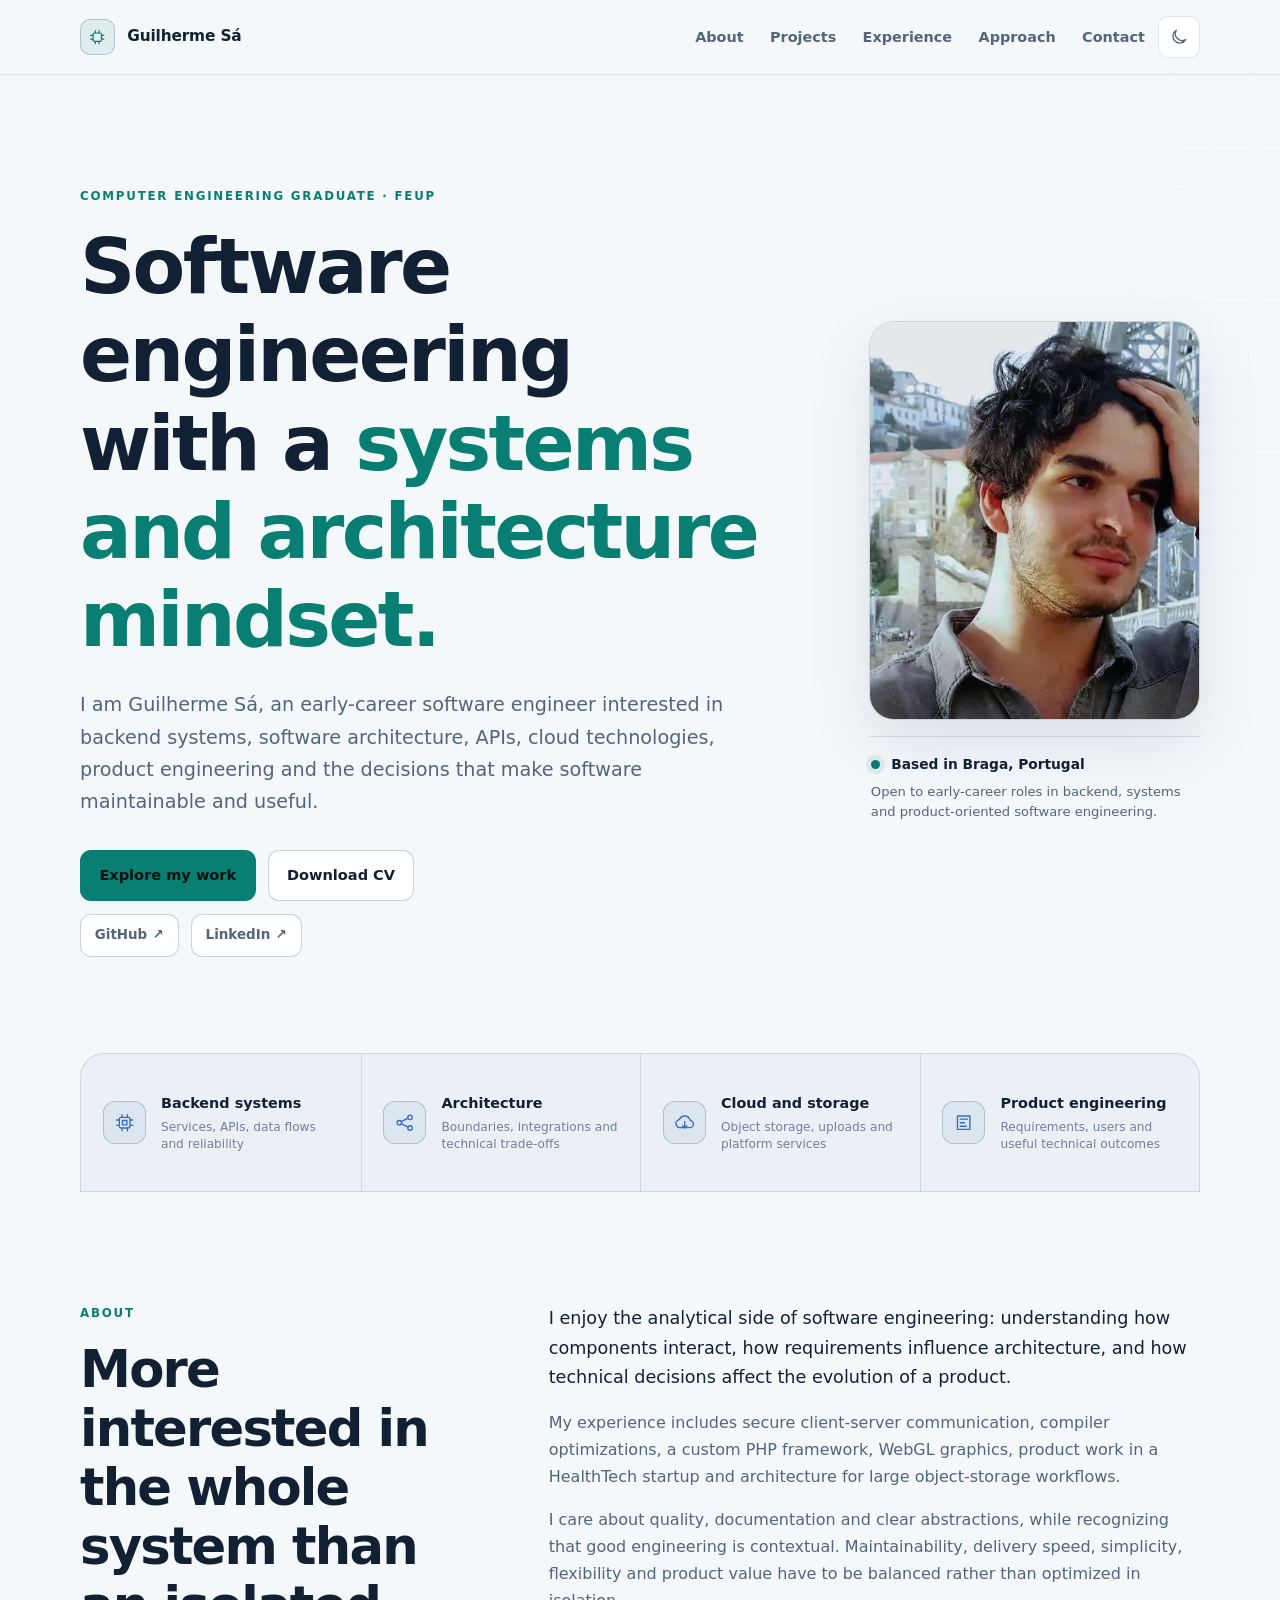
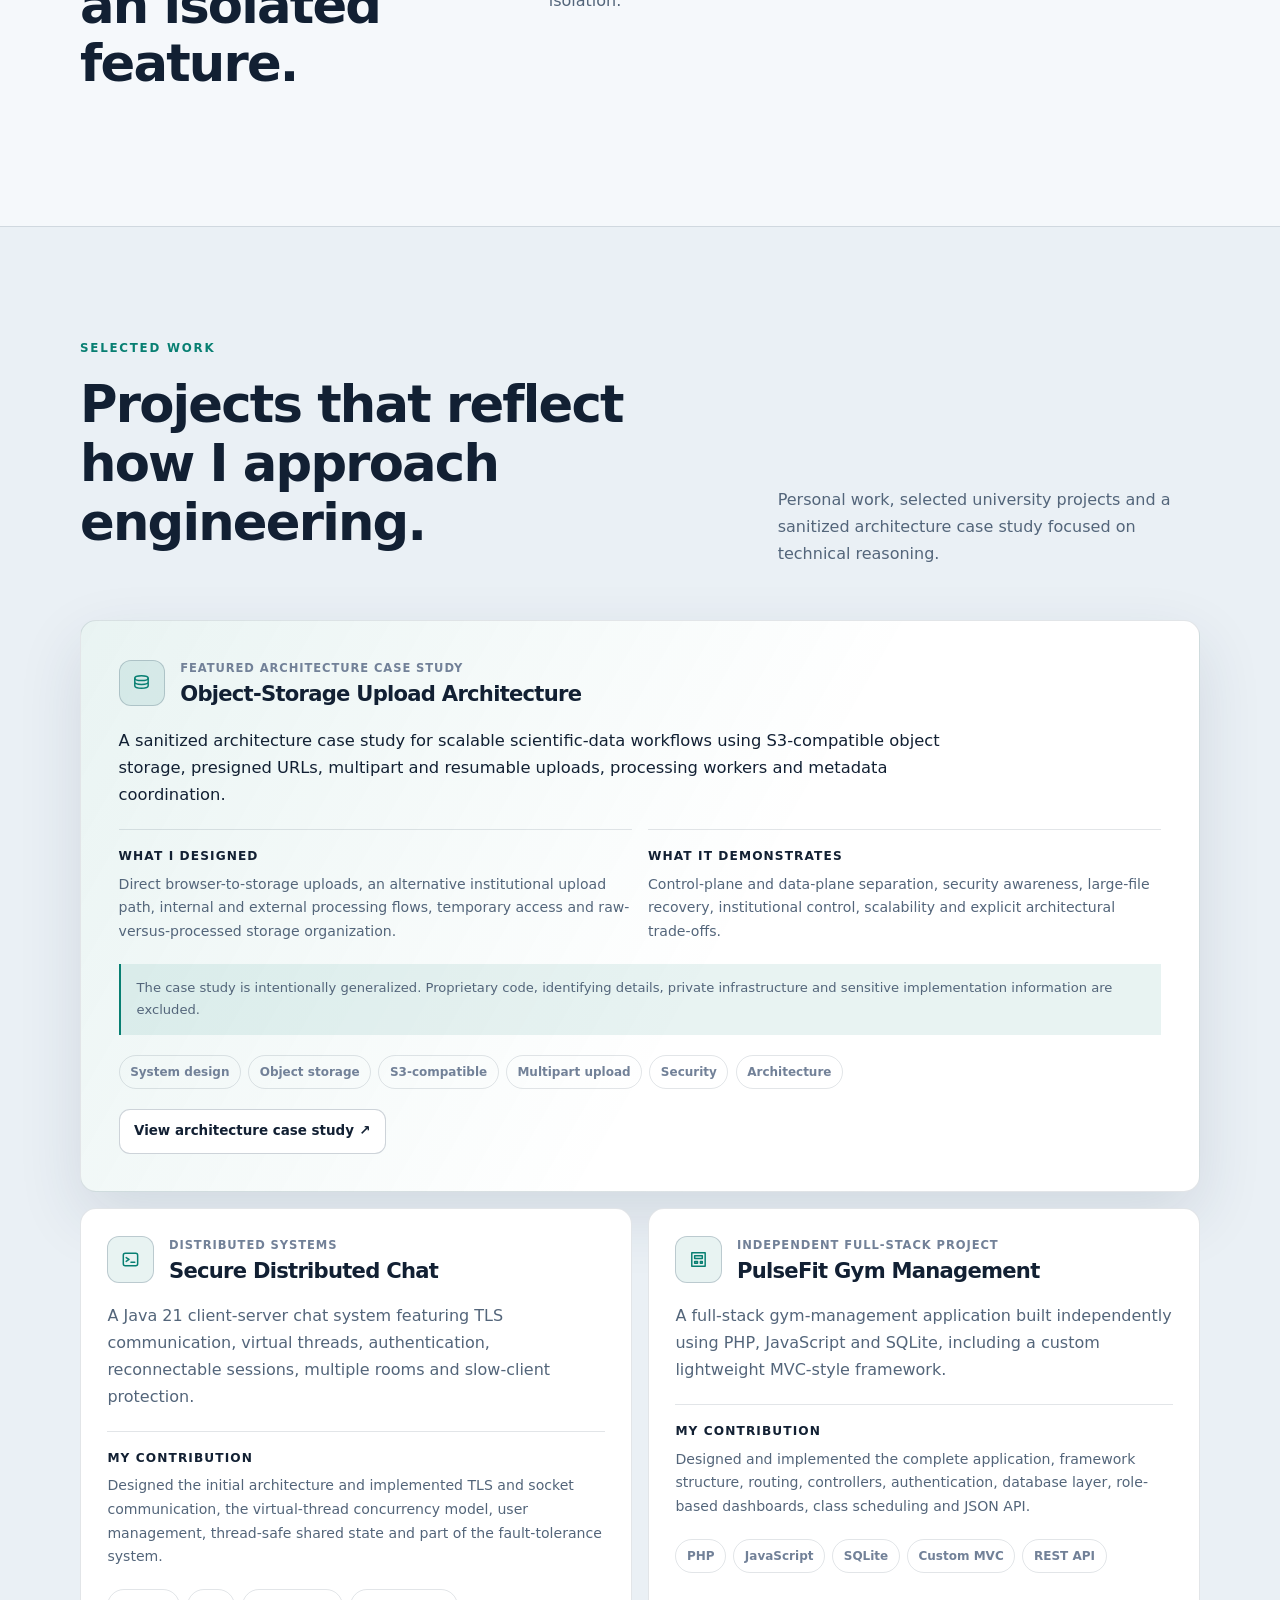
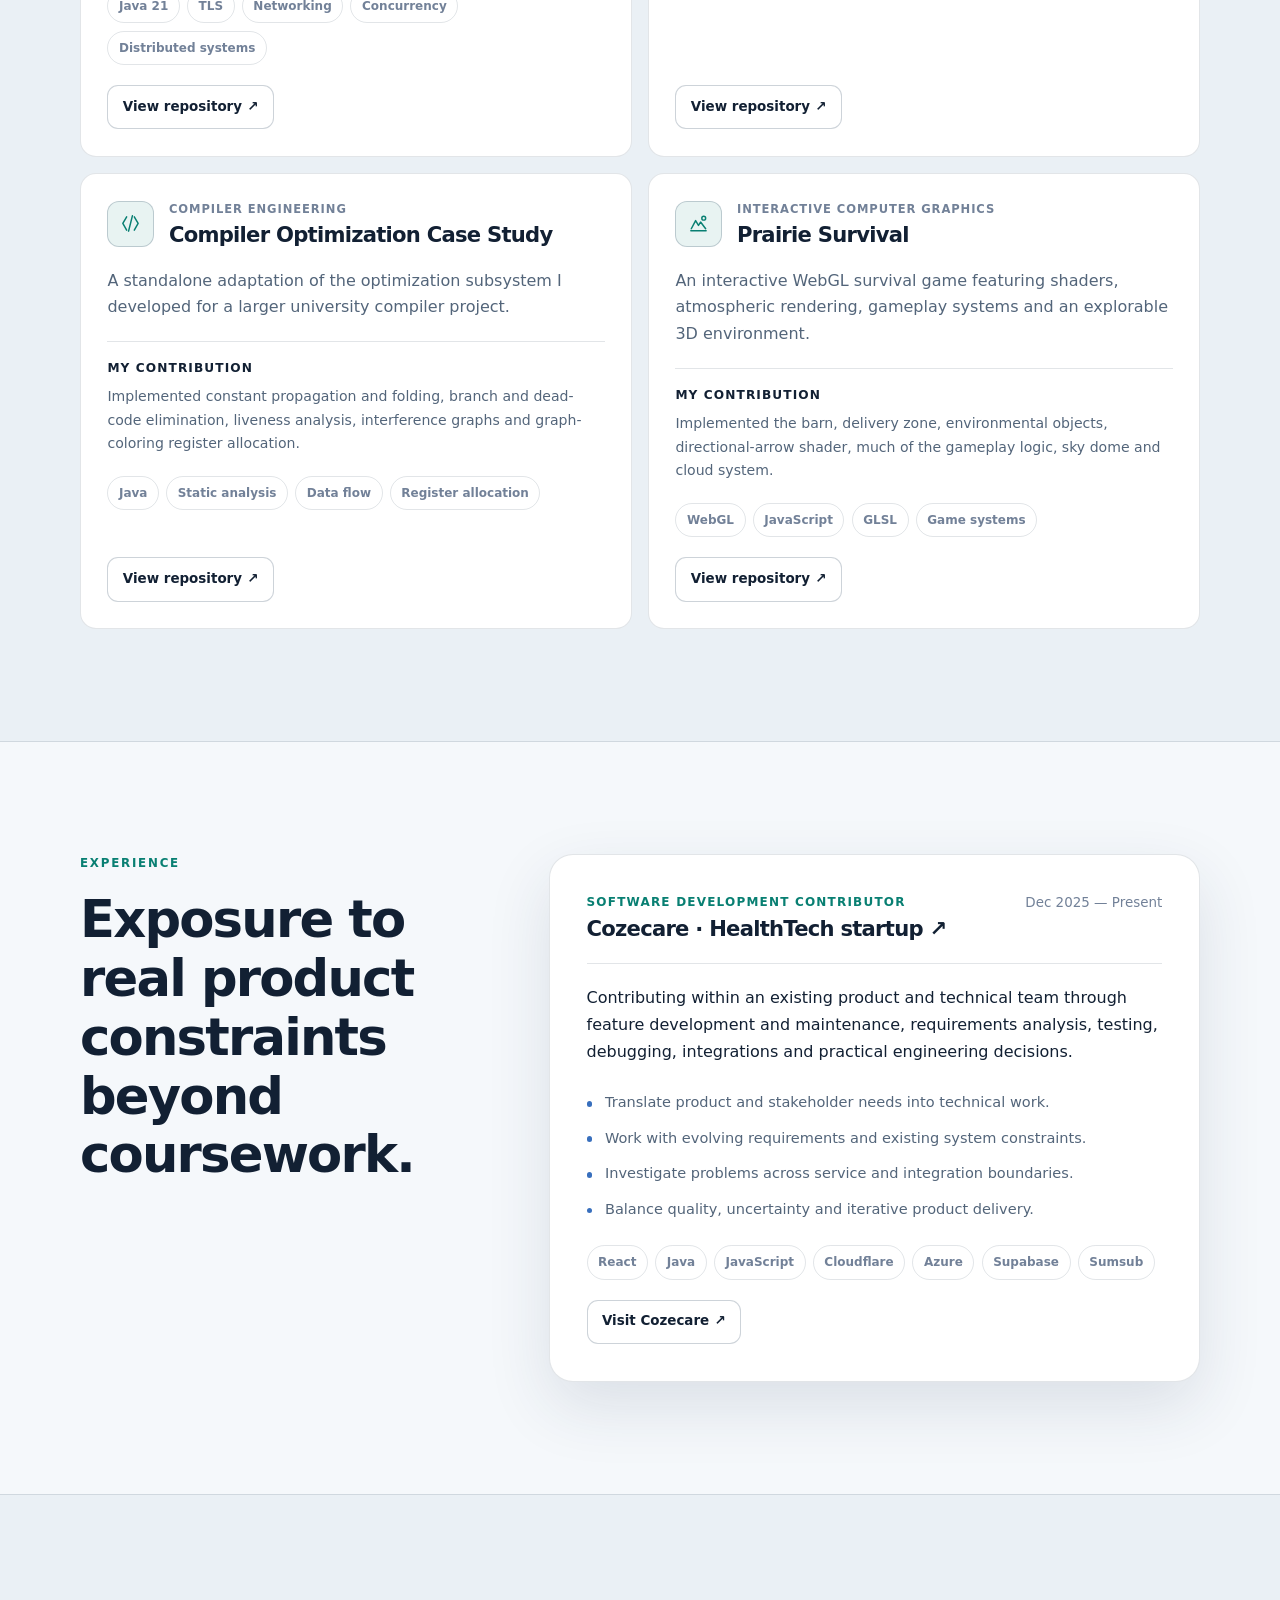
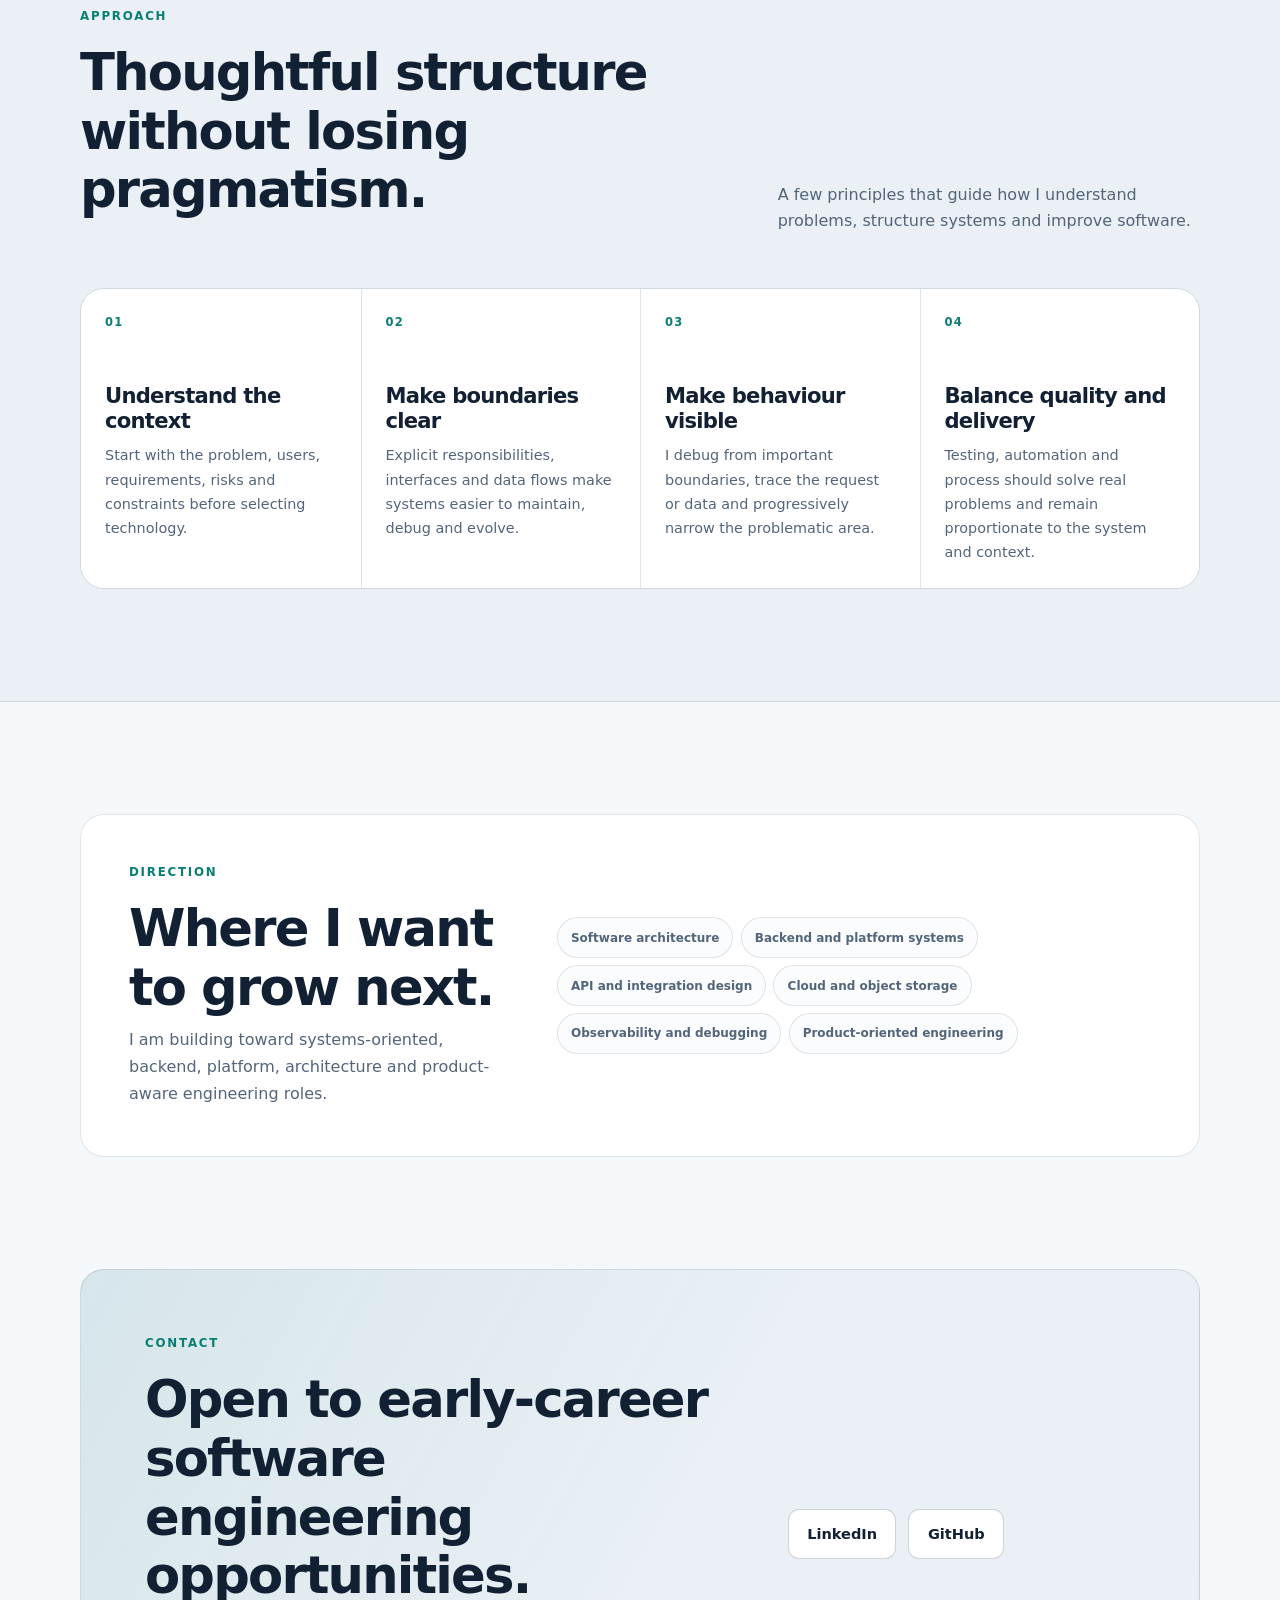
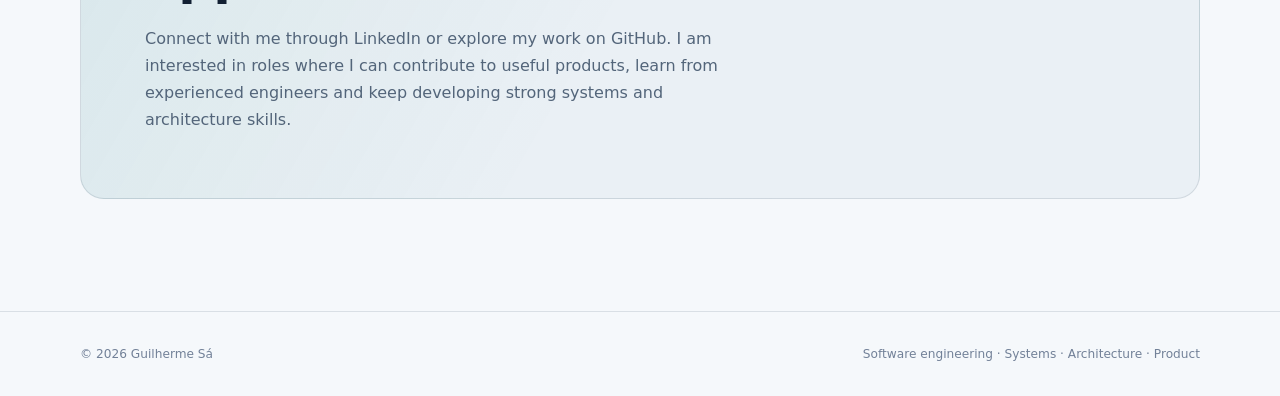
==== commit 9bbb2a91: "Contact edit" ====
--- a/index.html
+++ b/index.html
@@ -1,5 +1,5 @@
 <!doctype html>
-<html lang="en">
+<html lang="en" data-theme="dark">
 <head>
   <meta charset="utf-8">
   <meta name="viewport" content="width=device-width, initial-scale=1">
@@ -7,13 +7,13 @@
   <title>Guilherme Sá — Software Engineer</title>
   <meta
     name="description"
-    content="Portfolio of Guilherme Sá, a Computer Engineering graduate focused on software architecture, backend systems, APIs, cloud technologies and product engineering."
+    content="Portfolio of Guilherme Sá, a Computer Engineering graduate interested in software architecture, backend systems, APIs, cloud technologies and product-oriented engineering."
   >
 
   <meta property="og:title" content="Guilherme Sá — Software Engineer">
   <meta
     property="og:description"
-    content="Selected projects, architecture case studies and professional experience."
+    content="Selected engineering projects, architecture case studies and product experience."
   >
   <meta property="og:type" content="website">
   <meta property="og:image" content="assets/images/guilherme-sa.jpg">
@@ -38,22 +38,39 @@
         <span>Guilherme Sá</span>
       </a>
 
-      <button
-        class="menu-button"
-        type="button"
-        aria-expanded="false"
-        aria-controls="navigation-links"
-      >
-        <span></span><span></span><span></span>
-        <span class="sr-only">Toggle navigation</span>
-      </button>
-
-      <div class="navigation-links" id="navigation-links">
-        <a href="#about">About</a>
-        <a href="#work">Projects</a>
-        <a href="#experience">Experience</a>
-        <a href="#approach">Approach</a>
-        <a href="#contact">Contact</a>
+      <div class="navigation-actions">
+        <div class="navigation-links" id="navigation-links">
+          <a href="#about">About</a>
+          <a href="#work">Projects</a>
+          <a href="#experience">Experience</a>
+          <a href="#approach">Approach</a>
+          <a href="#contact">Contact</a>
+        </div>
+
+        <button
+          class="theme-toggle"
+          type="button"
+          aria-label="Switch to light mode"
+          title="Switch theme"
+        >
+          <svg class="sun-icon" viewBox="0 0 24 24" aria-hidden="true">
+            <circle cx="12" cy="12" r="3.5"></circle>
+            <path d="M12 2.5v2M12 19.5v2M2.5 12h2M19.5 12h2M5.3 5.3l1.4 1.4M17.3 17.3l1.4 1.4M18.7 5.3l-1.4 1.4M6.7 17.3l-1.4 1.4"></path>
+          </svg>
+          <svg class="moon-icon" viewBox="0 0 24 24" aria-hidden="true">
+            <path d="M20 15.2A8.2 8.2 0 0 1 8.8 4a8.2 8.2 0 1 0 11.2 11.2Z"></path>
+          </svg>
+        </button>
+
+        <button
+          class="menu-button"
+          type="button"
+          aria-expanded="false"
+          aria-controls="navigation-links"
+        >
+          <span></span><span></span><span></span>
+          <span class="sr-only">Toggle navigation</span>
+        </button>
       </div>
     </nav>
   </header>
@@ -73,8 +90,9 @@
 
           <p class="hero-introduction">
             I am Guilherme Sá, an early-career software engineer interested in
-            backend systems, APIs, cloud technologies, product development and
-            the decisions that make software easier to understand and evolve.
+            backend systems, software architecture, APIs, cloud technologies,
+            product engineering and the decisions that make software
+            maintainable and useful.
           </p>
 
           <div class="hero-actions">
@@ -88,24 +106,24 @@
             </a>
           </div>
 
-          <div class="profile-links" aria-label="External profile links">
-            <a href="https://github.com/GuilhermeSa37" target="_blank" rel="noreferrer">
+          <div class="profile-actions" aria-label="External profile links">
+            <a
+              class="button quiet"
+              href="https://github.com/GuilhermeSa37"
+              target="_blank"
+              rel="noreferrer"
+            >
               GitHub <span aria-hidden="true">↗</span>
             </a>
             <a
+              class="button quiet"
               href="https://www.linkedin.com/in/guilherme-s%C3%A1-6a38b1335/"
               target="_blank"
               rel="noreferrer"
             >
               LinkedIn <span aria-hidden="true">↗</span>
             </a>
-            <a href="mailto:guilhermesa.pro@gmail.com">Email</a>
-          </div>
-
-          <p class="availability-line">
-            <span class="availability-dot" aria-hidden="true"></span>
-            Open to early-career software engineering opportunities.
-          </p>
+          </div>
         </div>
 
         <aside class="portrait-panel reveal">
@@ -116,6 +134,16 @@
             >
           </div>
 
+          <div class="portrait-note">
+            <div class="portrait-note-heading">
+              <span class="availability-dot" aria-hidden="true"></span>
+              <strong>Based in Braga, Portugal</strong>
+            </div>
+            <p>
+              Open to early-career roles in backend, systems and
+              product-oriented software engineering.
+            </p>
+          </div>
         </aside>
       </div>
 
@@ -181,29 +209,28 @@
       <div class="container section-layout">
         <div class="section-introduction reveal">
           <p class="eyebrow">About</p>
-          <h2>I like understanding the system behind the feature.</h2>
+          <h2>More interested in the whole system than an isolated feature.</h2>
         </div>
 
         <div class="about-content reveal">
           <p class="lead">
-            I am particularly motivated by the structural and analytical side
-            of software engineering: how components interact, how requirements
-            influence design and how technical decisions affect a product over
-            time.
+            I enjoy the analytical side of software engineering: understanding
+            how components interact, how requirements influence architecture,
+            and how technical decisions affect the evolution of a product.
           </p>
 
           <p>
-            My work spans distributed systems, compiler optimization, full-stack
-            development, WebGL graphics and object-storage architecture. The
-            common thread is systems thinking: making responsibilities clear,
-            connecting technologies coherently and reducing unnecessary
-            complexity.
+            My experience includes secure client-server communication, compiler
+            optimizations, a custom PHP framework, WebGL graphics, product work
+            in a HealthTech startup and architecture for large object-storage
+            workflows.
           </p>
 
           <p>
-            I care about maintainability and quality, while recognizing that
-            professional engineering also requires pragmatic decisions,
-            incremental improvement and delivery within real constraints.
+            I care about quality, documentation and clear abstractions, while
+            recognizing that good engineering is contextual. Maintainability,
+            delivery speed, simplicity, flexibility and product value have to
+            be balanced rather than optimized in isolation.
           </p>
         </div>
       </div>
@@ -214,11 +241,11 @@
         <div class="section-heading reveal">
           <div>
             <p class="eyebrow">Selected work</p>
-            <h2>Projects and architecture case studies.</h2>
+            <h2>Projects that reflect how I approach engineering.</h2>
           </div>
           <p>
-            A curated selection focused on technical depth, system design and
-            the engineering decisions behind each project.
+            Personal work, selected university projects and a sanitized
+            architecture case study focused on technical reasoning.
           </p>
         </div>
 
@@ -227,41 +254,66 @@
             <div class="project-header">
               <span class="project-icon" aria-hidden="true">
                 <svg viewBox="0 0 24 24">
-                  <path d="M5 5h14v14H5z"></path>
-                  <path d="M8 8h8v3H8zM8 14h3v2H8zM14 14h2v2h-2z"></path>
+                  <path d="M5 7.5c0-1.4 3.1-2.5 7-2.5s7 1.1 7 2.5-3.1 2.5-7 2.5-7-1.1-7-2.5Z"></path>
+                  <path d="M5 7.5v4c0 1.4 3.1 2.5 7 2.5s7-1.1 7-2.5v-4M5 11.5v4c0 1.4 3.1 2.5 7 2.5s7-1.1 7-2.5v-4"></path>
                 </svg>
               </span>
               <div>
-                <p class="project-type">Independent full-stack project</p>
-                <h3>PulseFit Gym Management</h3>
+                <p class="project-type">Featured architecture case study</p>
+                <h3>Object-Storage Upload Architecture</h3>
               </div>
             </div>
 
-            <p>
-              A complete gym-management platform built independently with a
-              custom lightweight PHP framework, role-based dashboards,
-              scheduling, enrollments, analytics and a JSON API.
-            </p>
-
-            <div class="project-detail">
-              <strong>My focus</strong>
-              <span>
-                Application architecture, framework design, routing,
-                persistence, authentication and product workflows.
-              </span>
-            </div>
+            <p class="project-summary">
+              A sanitized architecture case study for scalable scientific-data
+              workflows using S3-compatible object storage, presigned URLs,
+              multipart and resumable uploads, processing workers and metadata
+              coordination.
+            </p>
+
+            <div class="project-detail-grid">
+              <div class="project-detail">
+                <strong>What I designed</strong>
+                <span>
+                  Direct browser-to-storage uploads, an alternative
+                  institutional upload path, internal and external processing
+                  flows, temporary access and raw-versus-processed storage
+                  organization.
+                </span>
+              </div>
+
+              <div class="project-detail">
+                <strong>What it demonstrates</strong>
+                <span>
+                  Control-plane and data-plane separation, security awareness,
+                  large-file recovery, institutional control, scalability and
+                  explicit architectural trade-offs.
+                </span>
+              </div>
+            </div>
+
+            <p class="confidentiality-note">
+              The case study is intentionally generalized. Proprietary code,
+              identifying details, private infrastructure and sensitive
+              implementation information are excluded.
+            </p>
 
             <ul class="tags">
-              <li>PHP</li><li>JavaScript</li><li>SQLite</li><li>MVC</li><li>REST API</li>
+              <li>System design</li>
+              <li>Object storage</li>
+              <li>S3-compatible</li>
+              <li>Multipart upload</li>
+              <li>Security</li>
+              <li>Architecture</li>
             </ul>
 
             <a
-              class="text-link"
-              href="https://github.com/GuilhermeSa37/pulsefit-gym-management"
+              class="button project-button"
+              href="https://github.com/GuilhermeSa37/object-storage-upload-architecture"
               target="_blank"
               rel="noreferrer"
             >
-              View repository <span aria-hidden="true">↗</span>
+              View architecture case study <span aria-hidden="true">↗</span>
             </a>
           </article>
 
@@ -279,27 +331,74 @@
               </div>
             </div>
 
-            <p>
-              Java 21 client-server chat with TLS, virtual threads,
-              authentication, reconnectable sessions and slow-client
-              protection.
+            <p class="project-summary">
+              A Java 21 client-server chat system featuring TLS communication,
+              virtual threads, authentication, reconnectable sessions,
+              multiple rooms and slow-client protection.
             </p>
 
             <div class="project-detail">
-              <strong>My focus</strong>
+              <strong>My contribution</strong>
               <span>
-                Architecture, sockets, TLS, concurrency, user management,
-                shared state and part of fault tolerance.
+                Designed the initial architecture and implemented TLS and
+                socket communication, the virtual-thread concurrency model,
+                user management, thread-safe shared state and part of the
+                fault-tolerance system.
               </span>
             </div>
 
             <ul class="tags">
-              <li>Java 21</li><li>TLS</li><li>Networking</li><li>Concurrency</li>
+              <li>Java 21</li><li>TLS</li><li>Networking</li>
+              <li>Concurrency</li><li>Distributed systems</li>
             </ul>
 
             <a
-              class="text-link"
+              class="button project-button"
               href="https://github.com/GuilhermeSa37/secure-distributed-chat"
+              target="_blank"
+              rel="noreferrer"
+            >
+              View repository <span aria-hidden="true">↗</span>
+            </a>
+          </article>
+
+          <article class="project-card reveal">
+            <div class="project-header">
+              <span class="project-icon" aria-hidden="true">
+                <svg viewBox="0 0 24 24">
+                  <path d="M5 5h14v14H5z"></path>
+                  <path d="M8 8h8v3H8zM8 14h3v2H8zM14 14h2v2h-2z"></path>
+                </svg>
+              </span>
+              <div>
+                <p class="project-type">Independent full-stack project</p>
+                <h3>PulseFit Gym Management</h3>
+              </div>
+            </div>
+
+            <p class="project-summary">
+              A full-stack gym-management application built independently
+              using PHP, JavaScript and SQLite, including a custom lightweight
+              MVC-style framework.
+            </p>
+
+            <div class="project-detail">
+              <strong>My contribution</strong>
+              <span>
+                Designed and implemented the complete application, framework
+                structure, routing, controllers, authentication, database
+                layer, role-based dashboards, class scheduling and JSON API.
+              </span>
+            </div>
+
+            <ul class="tags">
+              <li>PHP</li><li>JavaScript</li><li>SQLite</li>
+              <li>Custom MVC</li><li>REST API</li>
+            </ul>
+
+            <a
+              class="button project-button"
+              href="https://github.com/GuilhermeSa37/pulsefit-gym-management"
               target="_blank"
               rel="noreferrer"
             >
@@ -315,31 +414,32 @@
                 </svg>
               </span>
               <div>
-                <p class="project-type">Static analysis and performance</p>
+                <p class="project-type">Compiler engineering</p>
                 <h3>Compiler Optimization Case Study</h3>
               </div>
             </div>
 
-            <p>
-              A standalone adaptation of compiler optimization and
-              register-allocation work developed for a larger university
-              compiler.
+            <p class="project-summary">
+              A standalone adaptation of the optimization subsystem I
+              developed for a larger university compiler project.
             </p>
 
             <div class="project-detail">
-              <strong>My focus</strong>
+              <strong>My contribution</strong>
               <span>
-                Constant analysis, dead-code elimination, liveness,
-                interference graphs and graph coloring.
+                Implemented constant propagation and folding, branch and
+                dead-code elimination, liveness analysis, interference graphs
+                and graph-coloring register allocation.
               </span>
             </div>
 
             <ul class="tags">
-              <li>Java</li><li>Compilers</li><li>Data flow</li><li>Graph coloring</li>
+              <li>Java</li><li>Static analysis</li><li>Data flow</li>
+              <li>Register allocation</li>
             </ul>
 
             <a
-              class="text-link"
+              class="button project-button"
               href="https://github.com/GuilhermeSa37/compiler-optimization-case-study"
               target="_blank"
               rel="noreferrer"
@@ -363,72 +463,33 @@
               </div>
             </div>
 
-            <p>
-              An interactive WebGL survival game with procedural terrain,
-              custom GLSL shaders, gameplay systems and atmospheric rendering.
+            <p class="project-summary">
+              An interactive WebGL survival game featuring shaders,
+              atmospheric rendering, gameplay systems and an explorable 3D
+              environment.
             </p>
 
             <div class="project-detail">
-              <strong>My focus</strong>
+              <strong>My contribution</strong>
               <span>
-                Gameplay flow, environmental systems, scene integration,
-                directional shader, sky dome and clouds.
+                Implemented the barn, delivery zone, environmental objects,
+                directional-arrow shader, much of the gameplay logic, sky dome
+                and cloud system.
               </span>
             </div>
 
             <ul class="tags">
-              <li>WebGL</li><li>JavaScript</li><li>GLSL</li><li>Graphics</li>
+              <li>WebGL</li><li>JavaScript</li><li>GLSL</li>
+              <li>Game systems</li>
             </ul>
 
             <a
-              class="text-link"
+              class="button project-button"
               href="https://github.com/GuilhermeSa37/prairie-survival-webgl"
               target="_blank"
               rel="noreferrer"
             >
               View repository <span aria-hidden="true">↗</span>
-            </a>
-          </article>
-
-          <article class="project-card reveal">
-            <div class="project-header">
-              <span class="project-icon" aria-hidden="true">
-                <svg viewBox="0 0 24 24">
-                  <path d="M5 7.5c0-1.4 3.1-2.5 7-2.5s7 1.1 7 2.5-3.1 2.5-7 2.5-7-1.1-7-2.5Z"></path>
-                  <path d="M5 7.5v4c0 1.4 3.1 2.5 7 2.5s7-1.1 7-2.5v-4M5 11.5v4c0 1.4 3.1 2.5 7 2.5s7-1.1 7-2.5v-4"></path>
-                </svg>
-              </span>
-              <div>
-                <p class="project-type">Sanitized architecture case study</p>
-                <h3>Object-Storage Upload Architecture</h3>
-              </div>
-            </div>
-
-            <p>
-              A generalized design for large-file workflows using
-              S3-compatible storage, presigned URLs, multipart transfers and
-              metadata coordination.
-            </p>
-
-            <div class="project-detail">
-              <strong>My focus</strong>
-              <span>
-                Data and control plane separation, resumability, temporary
-                access, storage organization and trade-offs.
-              </span>
-            </div>
-
-            <ul class="tags">
-              <li>System design</li><li>Object storage</li><li>Security</li>
-            </ul>
-
-            <a
-              class="text-link"
-              href="https://github.com/GuilhermeSa37/object-storage-upload-architecture"
-              target="_blank"
-              rel="noreferrer"
-            >
-              View case study <span aria-hidden="true">↗</span>
             </a>
           </article>
         </div>
@@ -439,34 +500,55 @@
       <div class="container section-layout">
         <div class="section-introduction reveal">
           <p class="eyebrow">Experience</p>
-          <h2>Real product work in a startup environment.</h2>
+          <h2>Exposure to real product constraints beyond coursework.</h2>
         </div>
 
         <article class="experience-panel reveal">
           <div class="experience-header">
             <div>
               <p class="role">Software Development Contributor</p>
-              <h3>CozeCare · HealthTech startup</h3>
+              <h3>
+                <a
+                  class="company-link"
+                  href="https://cozecare.com/"
+                  target="_blank"
+                  rel="noreferrer"
+                >
+                  Cozecare · HealthTech startup
+                  <span aria-hidden="true">↗</span>
+                </a>
+              </h3>
             </div>
             <p class="date">Dec 2025 — Present</p>
           </div>
 
           <p class="experience-summary">
-            Contributing to feature development, maintenance, requirements
-            analysis, testing and technical problem solving within an evolving
-            product and existing technical system.
+            Contributing within an existing product and technical team through
+            feature development and maintenance, requirements analysis,
+            testing, debugging, integrations and practical engineering
+            decisions.
           </p>
 
           <div class="experience-points">
-            <p>Work with changing requirements and real product constraints.</p>
-            <p>Investigate issues across service and integration boundaries.</p>
-            <p>Collaborate on incremental improvements and product delivery.</p>
+            <p>Translate product and stakeholder needs into technical work.</p>
+            <p>Work with evolving requirements and existing system constraints.</p>
+            <p>Investigate problems across service and integration boundaries.</p>
+            <p>Balance quality, uncertainty and iterative product delivery.</p>
           </div>
 
           <ul class="technology-list">
             <li>React</li><li>Java</li><li>JavaScript</li><li>Cloudflare</li>
             <li>Azure</li><li>Supabase</li><li>Sumsub</li>
           </ul>
+
+          <a
+            class="button project-button experience-link"
+            href="https://cozecare.com/"
+            target="_blank"
+            rel="noreferrer"
+          >
+            Visit Cozecare <span aria-hidden="true">↗</span>
+          </a>
         </article>
       </div>
     </section>
@@ -476,7 +558,7 @@
         <div class="section-heading reveal">
           <div>
             <p class="eyebrow">Approach</p>
-            <h2>How I think about engineering work.</h2>
+            <h2>Thoughtful structure without losing pragmatism.</h2>
           </div>
           <p>
             A few principles that guide how I understand problems, structure
@@ -488,25 +570,37 @@
           <article class="principle reveal">
             <span class="principle-number">01</span>
             <h3>Understand the context</h3>
-            <p>Start with the problem, users, constraints and risks before selecting technology.</p>
+            <p>
+              Start with the problem, users, requirements, risks and
+              constraints before selecting technology.
+            </p>
           </article>
 
           <article class="principle reveal">
             <span class="principle-number">02</span>
             <h3>Make boundaries clear</h3>
-            <p>Explicit responsibilities and interfaces make systems easier to maintain and debug.</p>
+            <p>
+              Explicit responsibilities, interfaces and data flows make systems
+              easier to maintain, debug and evolve.
+            </p>
           </article>
 
           <article class="principle reveal">
             <span class="principle-number">03</span>
             <h3>Make behaviour visible</h3>
-            <p>Trace data and requests across important boundaries to progressively narrow problems.</p>
+            <p>
+              I debug from important boundaries, trace the request or data and
+              progressively narrow the problematic area.
+            </p>
           </article>
 
           <article class="principle reveal">
             <span class="principle-number">04</span>
             <h3>Balance quality and delivery</h3>
-            <p>Apply testing, automation and process in proportion to the system and its real needs.</p>
+            <p>
+              Testing, automation and process should solve real problems and
+              remain proportionate to the system and context.
+            </p>
           </article>
         </div>
       </div>
@@ -516,7 +610,11 @@
       <div class="container interests-panel reveal">
         <div>
           <p class="eyebrow">Direction</p>
-          <h2>Areas I am developing further.</h2>
+          <h2>Where I want to grow next.</h2>
+          <p>
+            I am building toward systems-oriented, backend, platform,
+            architecture and product-aware engineering roles.
+          </p>
         </div>
 
         <ul class="interest-list">
@@ -536,14 +634,14 @@
           <p class="eyebrow">Contact</p>
           <h2>Open to early-career software engineering opportunities.</h2>
           <p>
-            I am looking for a role where I can contribute to useful products,
+            Connect with me through LinkedIn or explore my work on GitHub. I am
+            interested in roles where I can contribute to useful products,
             learn from experienced engineers and keep developing strong
             systems and architecture skills.
           </p>
         </div>
 
         <div class="contact-actions">
-          <a class="button primary" href="mailto:guilhermesa.pro@gmail.com">Email me</a>
           <a
             class="button secondary"
             href="https://www.linkedin.com/in/guilherme-s%C3%A1-6a38b1335/"
@@ -553,12 +651,12 @@
             LinkedIn
           </a>
           <a
-            class="text-link"
+            class="button secondary"
             href="https://github.com/GuilhermeSa37"
             target="_blank"
             rel="noreferrer"
           >
-            GitHub profile <span aria-hidden="true">↗</span>
+            GitHub
           </a>
         </div>
       </div>
--- a/styles.css
+++ b/styles.css
@@ -12,10 +12,31 @@
   --teal-light: #9ce7dc;
   --blue: #85aef5;
   --accent-soft: rgba(105, 213, 197, 0.10);
+  --header: rgba(11, 18, 32, 0.86);
+  --pattern-line: rgba(133, 174, 245, 0.10);
   --shadow: 0 24px 70px rgba(0, 0, 0, 0.24);
   --max-width: 1120px;
   --radius-large: 24px;
   --radius-medium: 16px;
+}
+
+html[data-theme="light"] {
+  --background: #f5f8fb;
+  --background-soft: #eaf0f5;
+  --panel: #ffffff;
+  --panel-light: #f8fbfd;
+  --text: #122033;
+  --muted: #53657a;
+  --subtle: #728198;
+  --line: rgba(31, 55, 82, 0.13);
+  --line-strong: rgba(31, 55, 82, 0.22);
+  --teal: #087f72;
+  --teal-light: #07685e;
+  --blue: #386fbd;
+  --accent-soft: rgba(8, 127, 114, 0.09);
+  --header: rgba(245, 248, 251, 0.88);
+  --pattern-line: rgba(56, 111, 189, 0.09);
+  --shadow: 0 24px 65px rgba(30, 53, 80, 0.12);
 }
 
 * {
@@ -37,6 +58,9 @@
     "Segoe UI", sans-serif;
   line-height: 1.68;
   -webkit-font-smoothing: antialiased;
+  transition:
+    background-color 180ms ease,
+    color 180ms ease;
 }
 
 body.menu-open {
@@ -105,7 +129,7 @@
   top: 0;
   z-index: 100;
   border-bottom: 1px solid var(--line);
-  background: rgba(11, 18, 32, 0.86);
+  background: var(--header);
   backdrop-filter: blur(18px);
 }
 
@@ -138,9 +162,17 @@
   color: var(--teal);
 }
 
+.navigation-actions,
 .navigation-links {
   display: flex;
   align-items: center;
+}
+
+.navigation-actions {
+  gap: 0.8rem;
+}
+
+.navigation-links {
   gap: 1.65rem;
 }
 
@@ -156,23 +188,47 @@
   color: var(--text);
 }
 
+.theme-toggle,
 .menu-button {
-  width: 2.75rem;
-  height: 2.75rem;
-  display: none;
-  padding: 0.65rem;
+  width: 2.65rem;
+  height: 2.65rem;
+  display: grid;
+  place-items: center;
+  padding: 0.64rem;
   border: 1px solid var(--line);
   border-radius: 10px;
-  background: transparent;
+  background: var(--panel);
+  color: var(--muted);
+  cursor: pointer;
+}
+
+.theme-toggle:hover,
+.menu-button:hover {
   color: var(--text);
-  cursor: pointer;
+  border-color: var(--line-strong);
+}
+
+.theme-toggle .moon-icon {
+  display: none;
+}
+
+html[data-theme="light"] .theme-toggle .sun-icon {
+  display: none;
+}
+
+html[data-theme="light"] .theme-toggle .moon-icon {
+  display: block;
+}
+
+.menu-button {
+  display: none;
 }
 
 .menu-button span:not(.sr-only) {
   width: 100%;
   height: 2px;
   display: block;
-  margin: 4px 0;
+  margin: 3px 0;
   background: currentColor;
 }
 
@@ -187,11 +243,11 @@
   inset: 0 0 auto auto;
   width: 50%;
   height: 31rem;
-  opacity: 0.28;
+  opacity: 0.3;
   pointer-events: none;
   background-image:
-    linear-gradient(rgba(133, 174, 245, 0.10) 1px, transparent 1px),
-    linear-gradient(90deg, rgba(133, 174, 245, 0.10) 1px, transparent 1px);
+    linear-gradient(var(--pattern-line) 1px, transparent 1px),
+    linear-gradient(90deg, var(--pattern-line) 1px, transparent 1px);
   background-size: 38px 38px;
   mask-image: linear-gradient(to left, black, transparent);
 }
@@ -199,7 +255,7 @@
 .hero-layout {
   position: relative;
   display: grid;
-  grid-template-columns: minmax(0, 1.35fr) minmax(290px, 0.65fr);
+  grid-template-columns: minmax(0, 1.35fr) minmax(300px, 0.65fr);
   align-items: center;
   gap: clamp(3rem, 8vw, 6.5rem);
 }
@@ -261,6 +317,7 @@
 }
 
 .hero-actions,
+.profile-actions,
 .contact-actions {
   display: flex;
   flex-wrap: wrap;
@@ -268,11 +325,17 @@
   gap: 0.75rem;
 }
 
+.profile-actions {
+  margin-top: 0.8rem;
+}
+
 .button {
   min-height: 3rem;
   display: inline-flex;
   align-items: center;
   justify-content: center;
+  gap: 0.35rem;
+  width: fit-content;
   padding: 0.75rem 1.15rem;
   border: 1px solid transparent;
   border-radius: 11px;
@@ -281,7 +344,8 @@
   transition:
     transform 150ms ease,
     border-color 150ms ease,
-    background-color 150ms ease;
+    background-color 150ms ease,
+    color 150ms ease;
 }
 
 .button:hover {
@@ -297,41 +361,27 @@
   background: var(--teal-light);
 }
 
-.button.secondary {
+.button.secondary,
+.button.quiet,
+.button.project-button {
   border-color: var(--line-strong);
-  background: rgba(255, 255, 255, 0.025);
-}
-
-.button.secondary:hover {
-  border-color: rgba(105, 213, 197, 0.42);
-  background: var(--accent-soft);
-}
-
-.profile-links {
-  display: flex;
-  flex-wrap: wrap;
-  gap: 1.25rem;
-  margin-top: 1.45rem;
-}
-
-.profile-links a {
-  color: var(--subtle);
-  font-size: 0.85rem;
-  font-weight: 640;
-}
-
-.profile-links a:hover {
+  background: var(--panel);
   color: var(--text);
 }
 
-
-.availability-line {
-  display: flex;
-  align-items: center;
-  gap: 0.7rem;
-  margin: 1.35rem 0 0;
+.button.quiet {
+  min-height: 2.65rem;
+  padding: 0.58rem 0.86rem;
   color: var(--muted);
   font-size: 0.84rem;
+}
+
+.button.secondary:hover,
+.button.quiet:hover,
+.button.project-button:hover {
+  border-color: color-mix(in srgb, var(--teal) 48%, transparent);
+  background: var(--accent-soft);
+  color: var(--text);
 }
 
 .portrait-panel {
@@ -352,8 +402,7 @@
   content: "";
   position: absolute;
   inset: 0;
-  background:
-    linear-gradient(to top, rgba(11, 18, 32, 0.18), transparent 35%);
+  background: linear-gradient(to top, rgba(11, 18, 32, 0.16), transparent 34%);
   pointer-events: none;
 }
 
@@ -364,6 +413,30 @@
   object-position: center center;
 }
 
+.portrait-note {
+  margin-top: 1rem;
+  padding: 1rem 0.1rem 0;
+  border-top: 1px solid var(--line);
+}
+
+.portrait-note-heading {
+  display: flex;
+  align-items: center;
+  gap: 0.7rem;
+  margin-bottom: 0.35rem;
+}
+
+.portrait-note strong {
+  font-size: 0.86rem;
+  font-weight: 700;
+}
+
+.portrait-note p {
+  margin: 0;
+  max-width: 370px;
+  font-size: 0.82rem;
+  line-height: 1.55;
+}
 
 .availability-dot {
   width: 0.58rem;
@@ -371,7 +444,7 @@
   flex: 0 0 auto;
   border-radius: 50%;
   background: var(--teal);
-  box-shadow: 0 0 0 5px rgba(105, 213, 197, 0.12);
+  box-shadow: 0 0 0 5px var(--accent-soft);
 }
 
 .focus-strip {
@@ -406,7 +479,7 @@
   border: 1px solid var(--line-strong);
   border-radius: 12px;
   color: var(--blue);
-  background: rgba(133, 174, 245, 0.07);
+  background: color-mix(in srgb, var(--blue) 8%, transparent);
 }
 
 .focus-strip strong,
@@ -483,7 +556,7 @@
   padding: 1.65rem;
   border: 1px solid var(--line);
   border-radius: var(--radius-medium);
-  background: rgba(17, 28, 45, 0.82);
+  background: var(--panel);
   transition:
     transform 160ms ease,
     border-color 160ms ease,
@@ -498,9 +571,11 @@
 
 .project-featured {
   grid-column: span 2;
+  padding: clamp(1.7rem, 4vw, 2.35rem);
   background:
-    linear-gradient(120deg, rgba(105, 213, 197, 0.08), transparent 56%),
-    rgba(17, 28, 45, 0.9);
+    linear-gradient(120deg, var(--accent-soft), transparent 58%),
+    var(--panel);
+  box-shadow: var(--shadow);
 }
 
 .project-header {
@@ -518,7 +593,7 @@
   padding: 0.67rem;
   border: 1px solid var(--line-strong);
   border-radius: 12px;
-  background: rgba(105, 213, 197, 0.07);
+  background: var(--accent-soft);
   color: var(--teal);
 }
 
@@ -535,13 +610,25 @@
   margin: 0;
 }
 
-.project-card > p {
+.project-summary {
   margin-bottom: 0;
 }
 
+.project-featured .project-summary {
+  max-width: 880px;
+  color: var(--text);
+  font-size: 1.02rem;
+}
+
+.project-detail-grid {
+  display: grid;
+  grid-template-columns: repeat(2, minmax(0, 1fr));
+  gap: 1rem;
+}
+
 .project-detail {
   display: grid;
-  gap: 0.35rem;
+  gap: 0.4rem;
   padding-top: 1rem;
   border-top: 1px solid var(--line);
 }
@@ -555,6 +642,14 @@
 .project-detail span {
   color: var(--muted);
   font-size: 0.88rem;
+}
+
+.confidentiality-note {
+  margin: 0;
+  padding: 0.85rem 1rem;
+  border-left: 2px solid var(--teal);
+  background: var(--accent-soft);
+  font-size: 0.82rem;
 }
 
 .tags,
@@ -579,16 +674,12 @@
   font-weight: 630;
 }
 
-.text-link {
-  width: fit-content;
+.project-button {
   margin-top: auto;
+  min-height: 2.75rem;
+  padding: 0.62rem 0.9rem;
   color: var(--teal);
-  font-size: 0.88rem;
-  font-weight: 710;
-}
-
-.text-link:hover {
-  color: var(--teal-light);
+  font-size: 0.84rem;
 }
 
 .experience-panel {
@@ -619,6 +710,14 @@
 
 .experience-header h3 {
   margin: 0;
+}
+
+.company-link {
+  transition: color 150ms ease;
+}
+
+.company-link:hover {
+  color: var(--teal);
 }
 
 .date {
@@ -656,6 +755,10 @@
   background: var(--blue);
 }
 
+.experience-link {
+  margin-top: 1.25rem;
+}
+
 .principle-grid {
   display: grid;
   grid-template-columns: repeat(4, minmax(0, 1fr));
@@ -667,7 +770,7 @@
 .principle {
   min-height: 15.5rem;
   padding: 1.5rem;
-  background: rgba(17, 28, 45, 0.58);
+  background: var(--panel);
 }
 
 .principle + .principle {
@@ -704,13 +807,17 @@
 }
 
 .interests-panel h2 {
+  margin-bottom: 0.65rem;
+}
+
+.interests-panel p:last-child {
   margin-bottom: 0;
 }
 
 .interest-list li {
   padding: 0.58rem 0.82rem;
   color: var(--muted);
-  background: rgba(255, 255, 255, 0.018);
+  background: color-mix(in srgb, var(--panel-light) 70%, transparent);
 }
 
 .contact-section {
@@ -726,7 +833,7 @@
   border: 1px solid var(--line);
   border-radius: var(--radius-large);
   background:
-    linear-gradient(120deg, rgba(105, 213, 197, 0.07), transparent 52%),
+    linear-gradient(120deg, var(--accent-soft), transparent 52%),
     var(--background-soft);
 }
 
@@ -737,10 +844,6 @@
 .contact-panel > div:first-child p:last-child {
   max-width: 670px;
   margin-bottom: 0;
-}
-
-.contact-actions {
-  justify-content: flex-start;
 }
 
 .site-footer {
@@ -817,7 +920,7 @@
   }
 }
 
-@media (max-width: 720px) {
+@media (max-width: 760px) {
   .navigation {
     min-height: 68px;
   }
@@ -890,7 +993,8 @@
   }
 
   .project-grid,
-  .principle-grid {
+  .principle-grid,
+  .project-detail-grid {
     grid-template-columns: 1fr;
   }
 
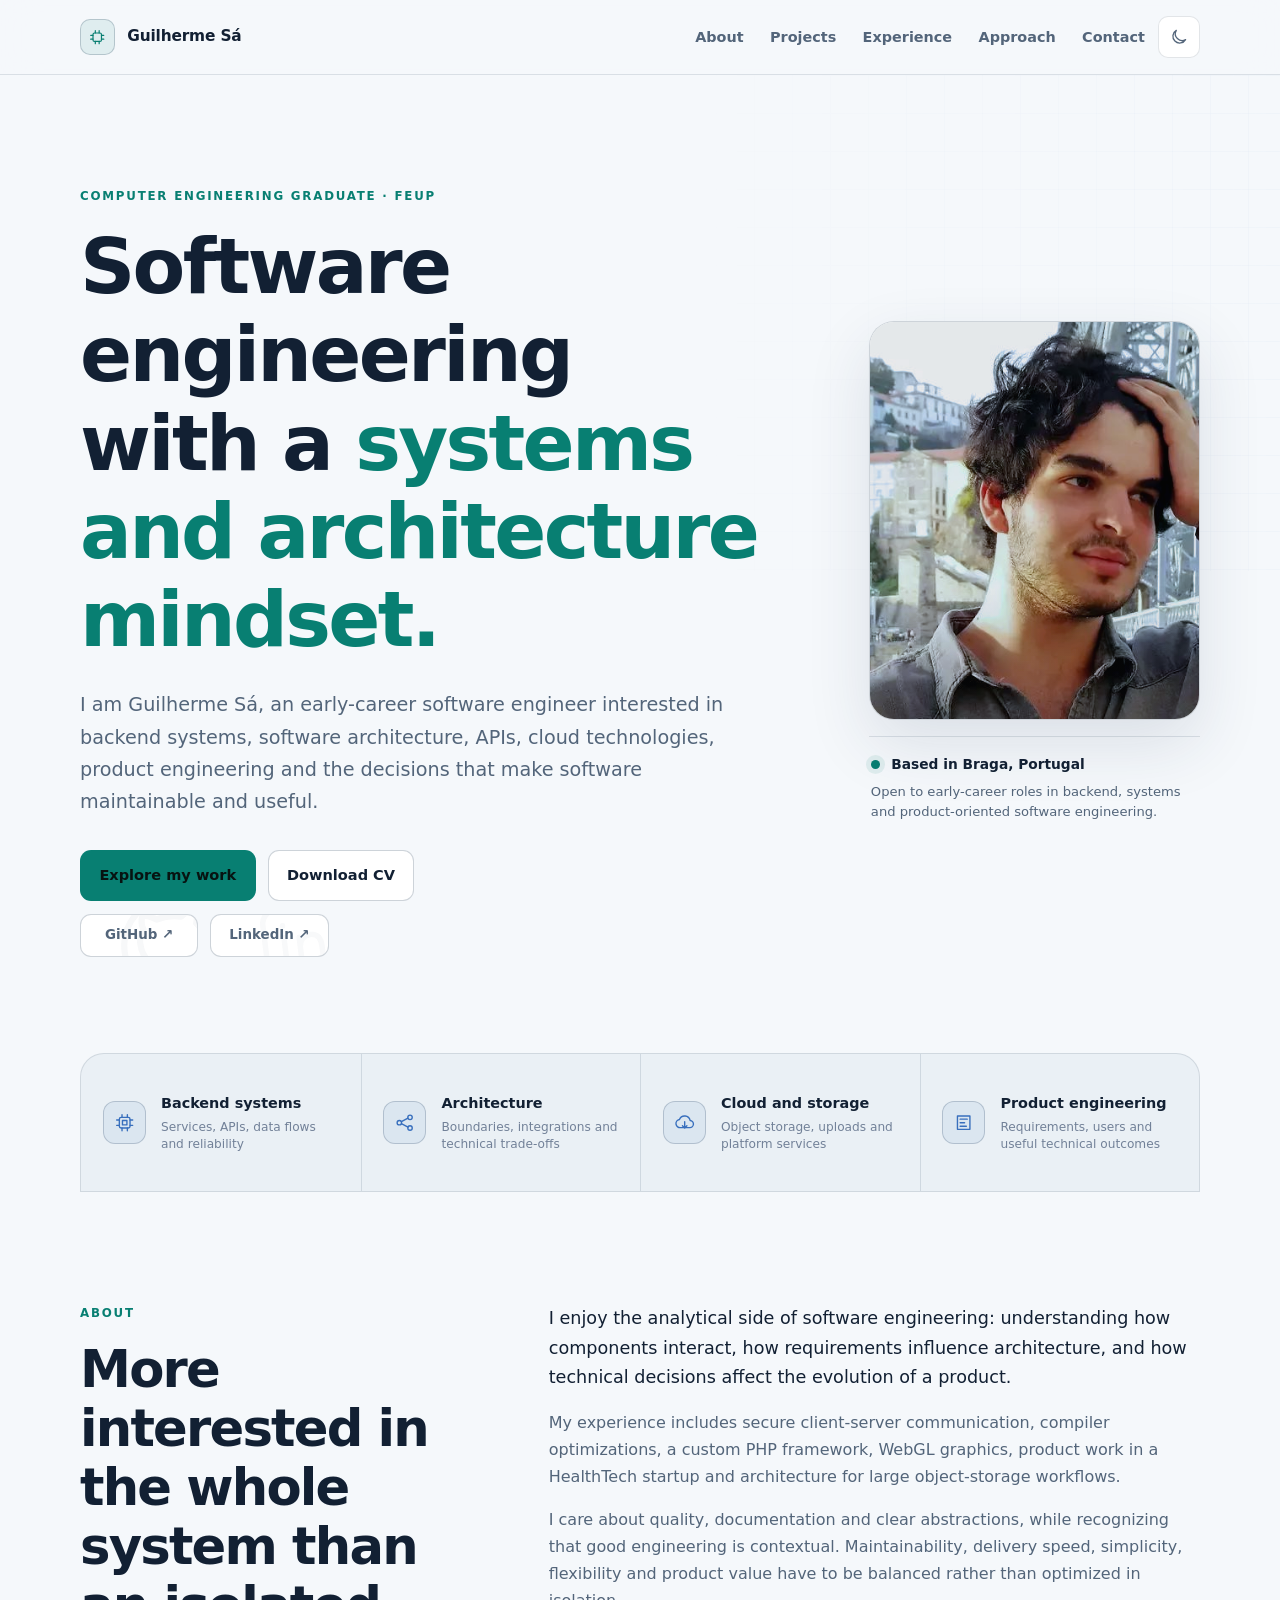
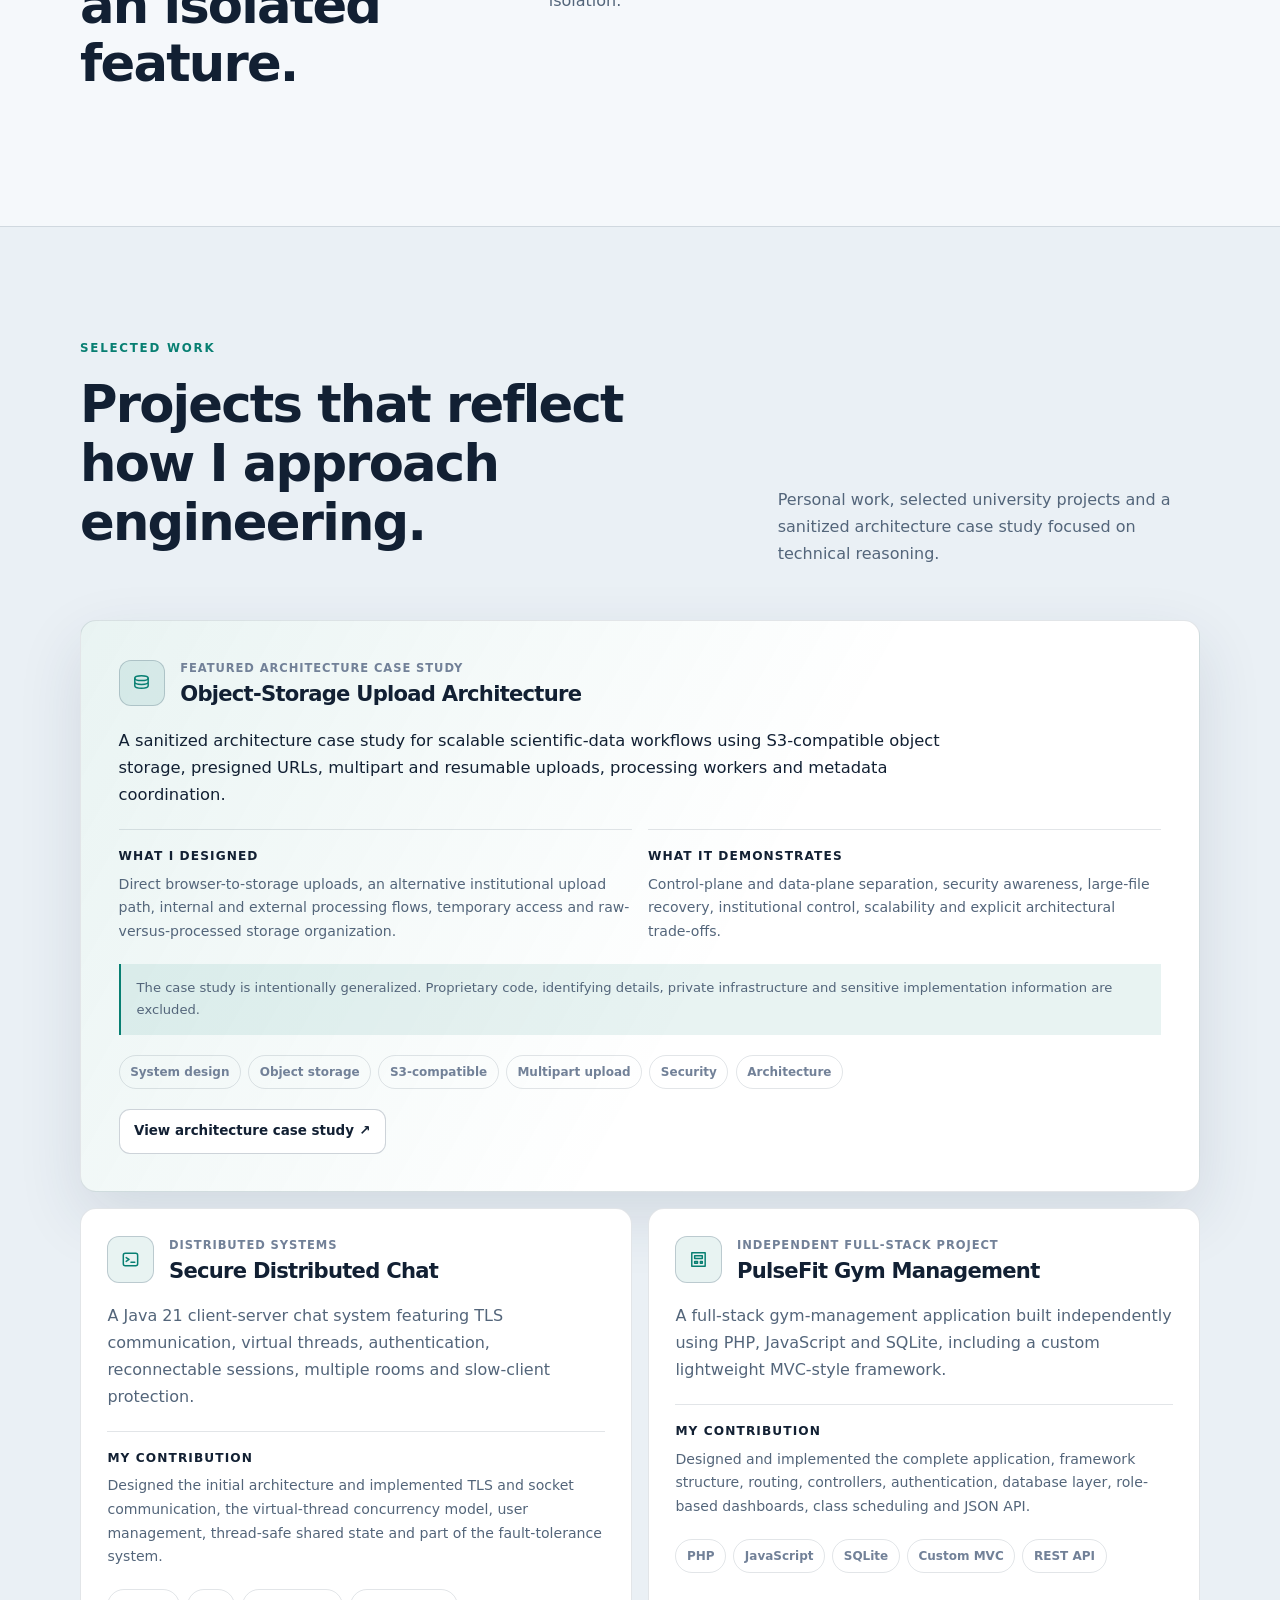
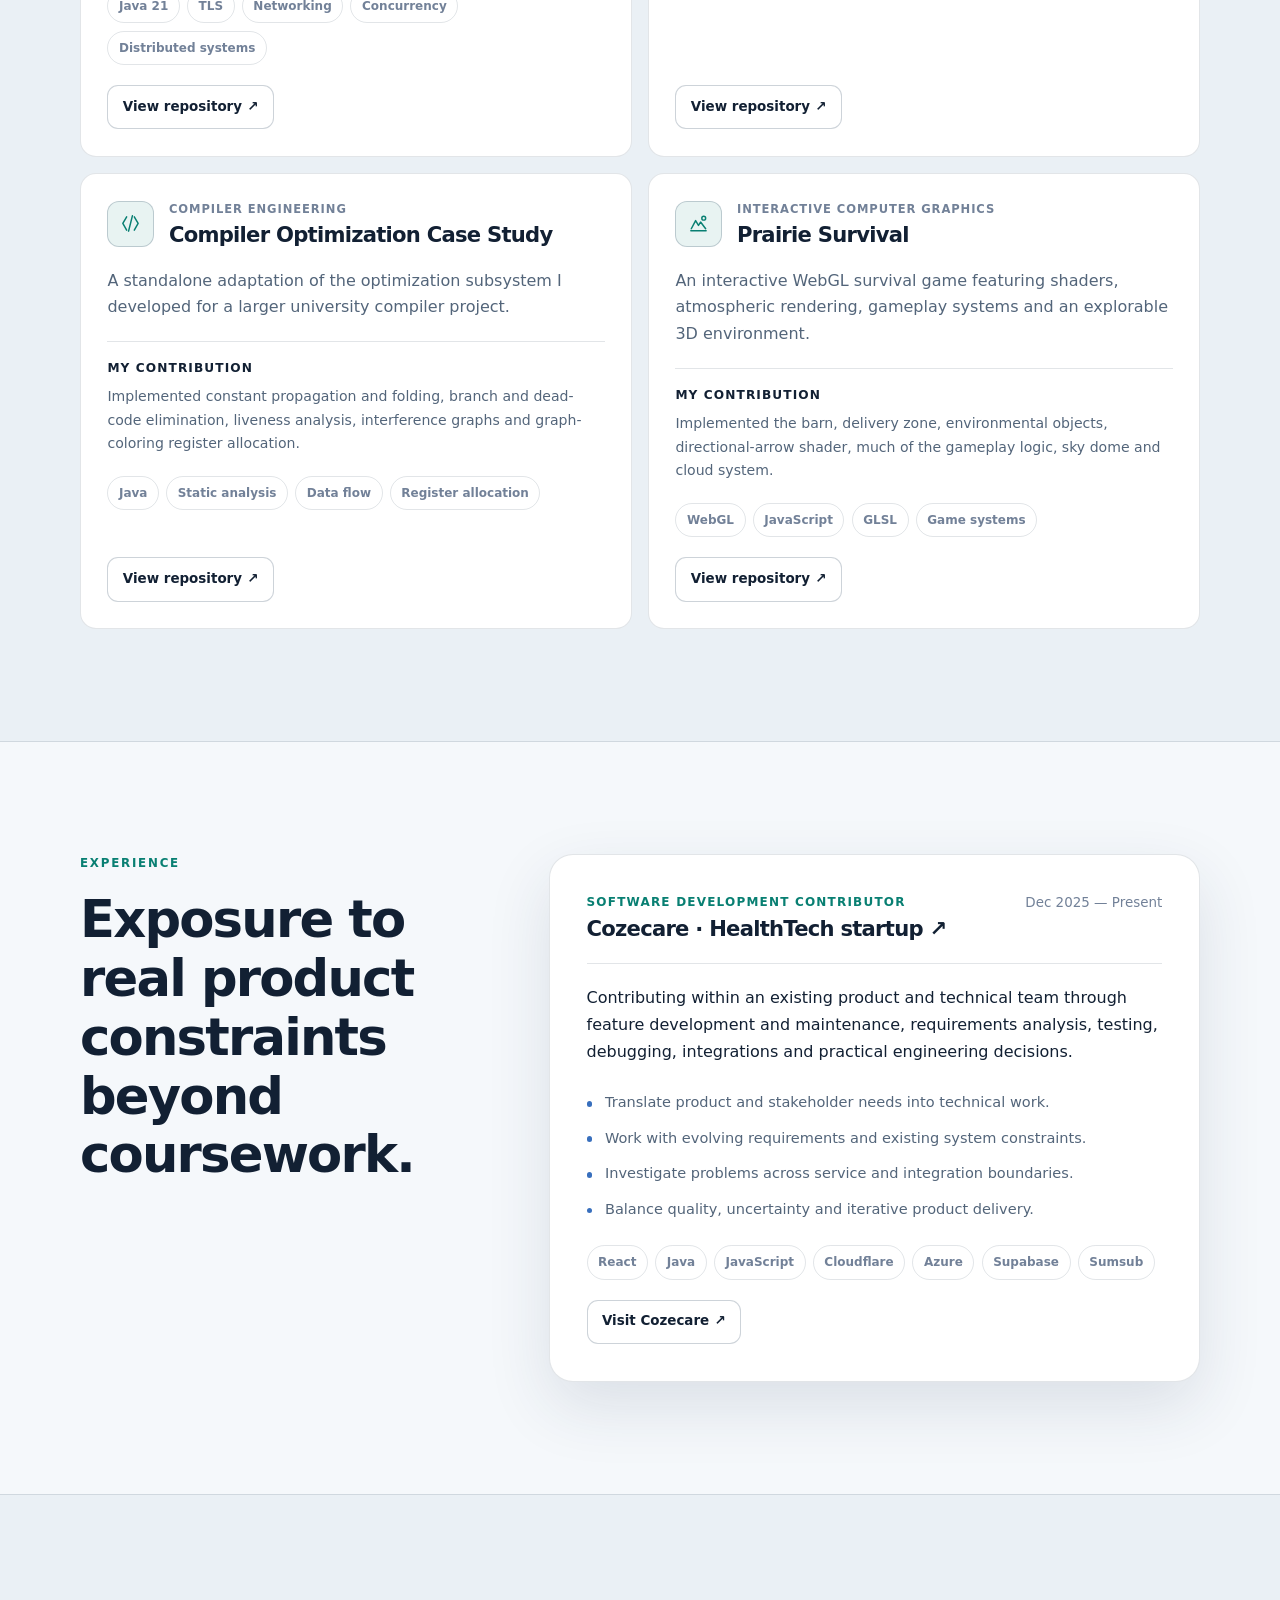
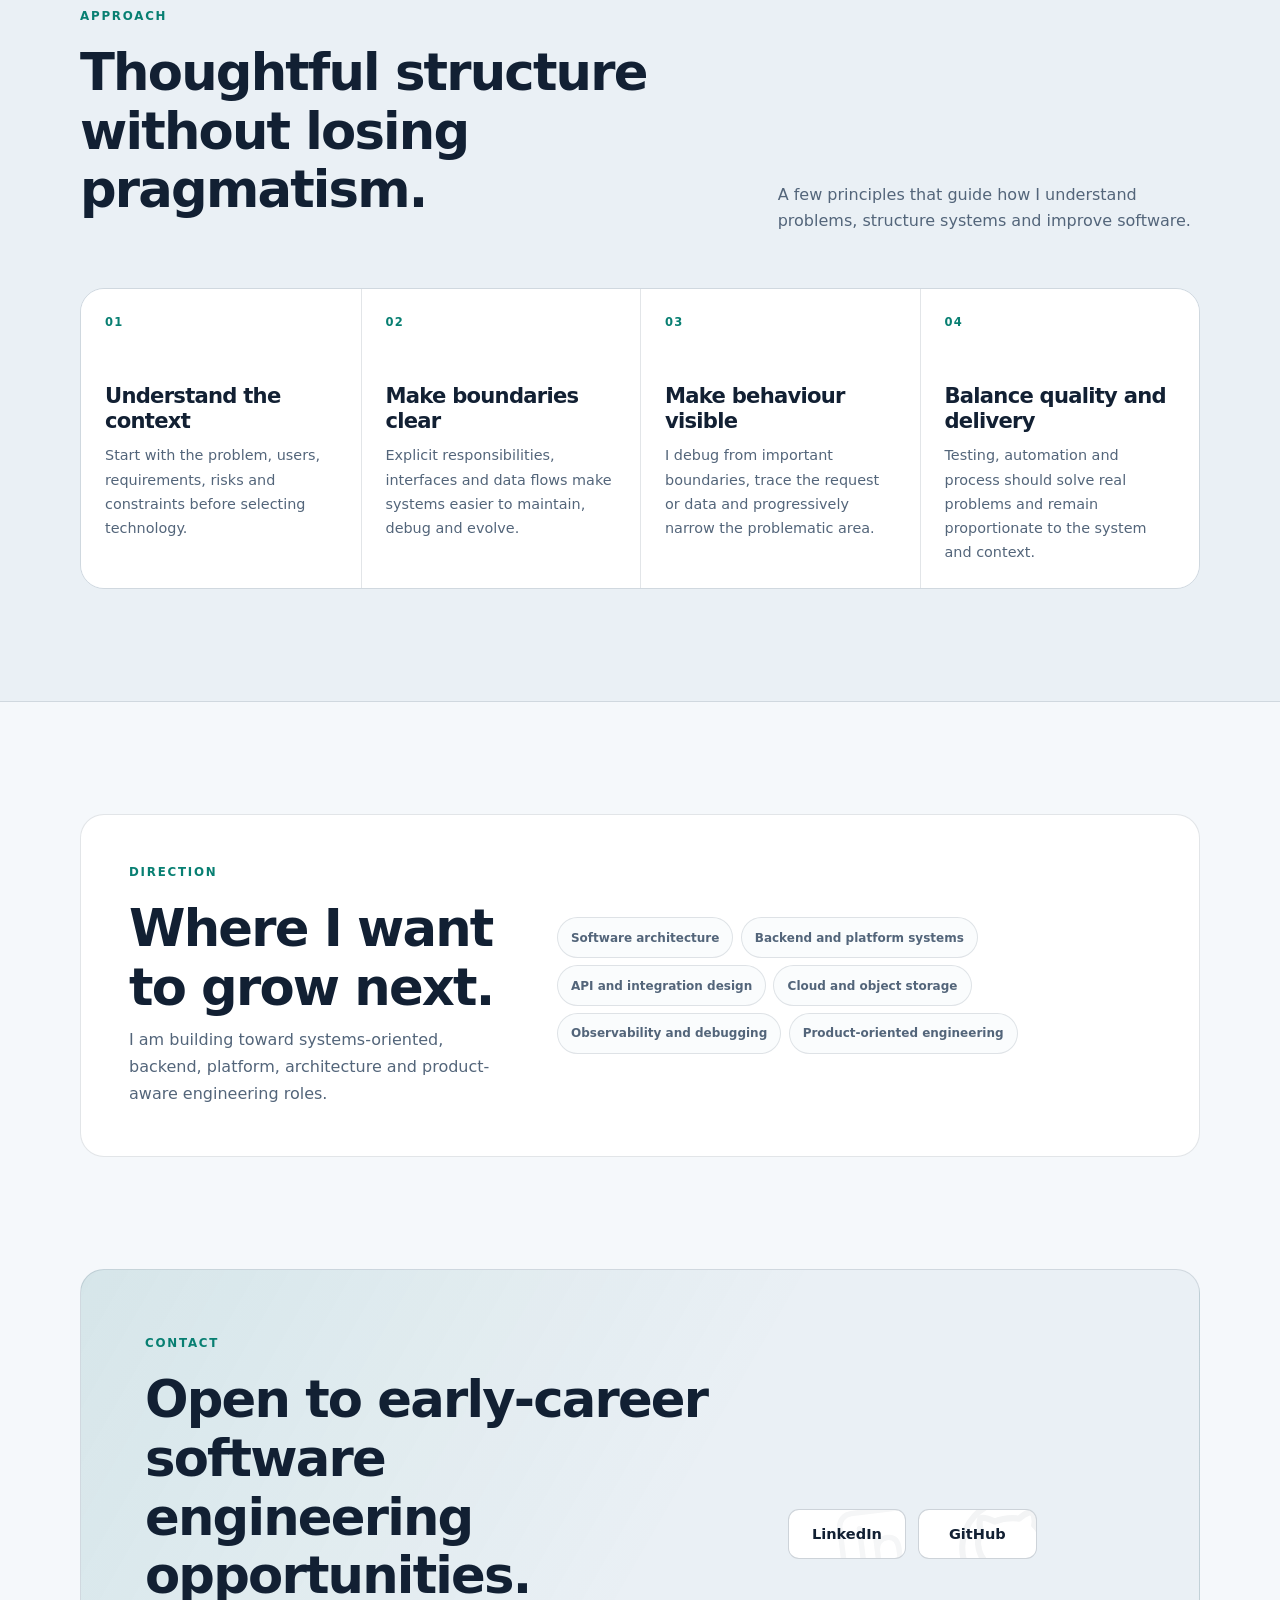
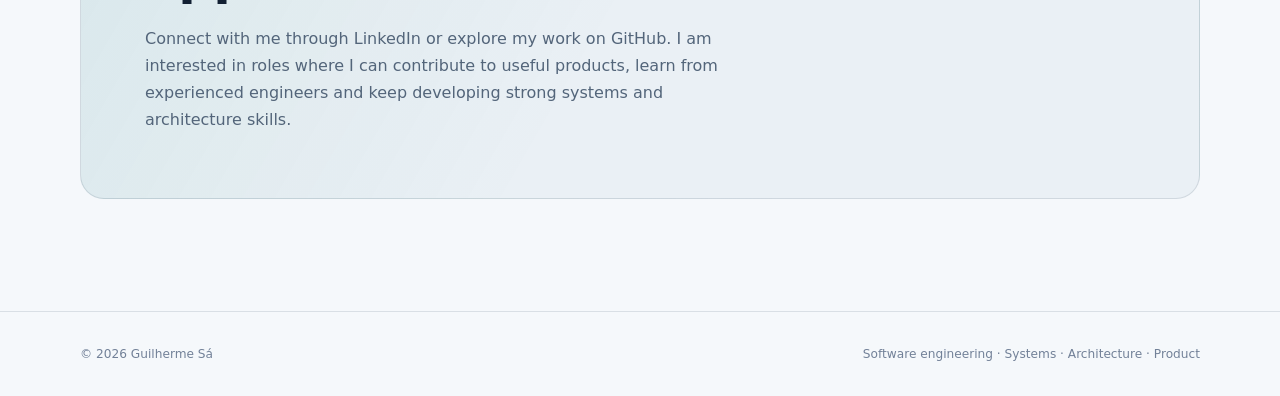
==== commit c800e83e: "Contact edit" ====
--- a/index.html
+++ b/index.html
@@ -108,20 +108,31 @@
 
           <div class="profile-actions" aria-label="External profile links">
             <a
-              class="button quiet"
+              class="button quiet branded-button github-button"
               href="https://github.com/GuilhermeSa37"
               target="_blank"
               rel="noreferrer"
             >
-              GitHub <span aria-hidden="true">↗</span>
-            </a>
-            <a
-              class="button quiet"
+              <span class="brand-watermark" aria-hidden="true">
+                <svg viewBox="0 0 24 24">
+                  <path d="M12 2.7a9.5 9.5 0 0 0-3 18.5c.5.1.7-.2.7-.5v-1.9c-2.8.6-3.4-1.2-3.4-1.2-.5-1.2-1.1-1.5-1.1-1.5-.9-.6.1-.6.1-.6 1 0 1.6 1 1.6 1 .9 1.6 2.4 1.1 3 .9.1-.7.4-1.1.7-1.4-2.3-.3-4.7-1.1-4.7-5a3.9 3.9 0 0 1 1-2.7 3.6 3.6 0 0 1 .1-2.7s.8-.3 2.8 1a9.7 9.7 0 0 1 5 0c1.9-1.3 2.8-1 2.8-1a3.6 3.6 0 0 1 .1 2.7 3.9 3.9 0 0 1 1 2.7c0 3.9-2.4 4.8-4.7 5 .4.3.7 1 .7 1.9v2.8c0 .4.2.6.7.5A9.5 9.5 0 0 0 12 2.7Z"></path>
+                </svg>
+              </span>
+              <span class="button-label">GitHub <span aria-hidden="true">↗</span></span>
+            </a>
+            <a
+              class="button quiet branded-button linkedin-button"
               href="https://www.linkedin.com/in/guilherme-s%C3%A1-6a38b1335/"
               target="_blank"
               rel="noreferrer"
             >
-              LinkedIn <span aria-hidden="true">↗</span>
+              <span class="brand-watermark" aria-hidden="true">
+                <svg viewBox="0 0 24 24">
+                  <rect x="3.5" y="3.5" width="17" height="17" rx="3"></rect>
+                  <path d="M8 10v7M8 7.2v.1M11.5 17v-4.1c0-1.7 1-2.9 2.6-2.9 1.7 0 2.4 1.1 2.4 3V17M11.5 10.3V17"></path>
+                </svg>
+              </span>
+              <span class="button-label">LinkedIn <span aria-hidden="true">↗</span></span>
             </a>
           </div>
         </div>
@@ -643,20 +654,31 @@
 
         <div class="contact-actions">
           <a
-            class="button secondary"
+            class="button secondary branded-button linkedin-button"
             href="https://www.linkedin.com/in/guilherme-s%C3%A1-6a38b1335/"
             target="_blank"
             rel="noreferrer"
           >
-            LinkedIn
+            <span class="brand-watermark" aria-hidden="true">
+                <svg viewBox="0 0 24 24">
+                  <rect x="3.5" y="3.5" width="17" height="17" rx="3"></rect>
+                  <path d="M8 10v7M8 7.2v.1M11.5 17v-4.1c0-1.7 1-2.9 2.6-2.9 1.7 0 2.4 1.1 2.4 3V17M11.5 10.3V17"></path>
+                </svg>
+              </span>
+            <span class="button-label">LinkedIn</span>
           </a>
           <a
-            class="button secondary"
+            class="button secondary branded-button github-button"
             href="https://github.com/GuilhermeSa37"
             target="_blank"
             rel="noreferrer"
           >
-            GitHub
+            <span class="brand-watermark" aria-hidden="true">
+                <svg viewBox="0 0 24 24">
+                  <path d="M12 2.7a9.5 9.5 0 0 0-3 18.5c.5.1.7-.2.7-.5v-1.9c-2.8.6-3.4-1.2-3.4-1.2-.5-1.2-1.1-1.5-1.1-1.5-.9-.6.1-.6.1-.6 1 0 1.6 1 1.6 1 .9 1.6 2.4 1.1 3 .9.1-.7.4-1.1.7-1.4-2.3-.3-4.7-1.1-4.7-5a3.9 3.9 0 0 1 1-2.7 3.6 3.6 0 0 1 .1-2.7s.8-.3 2.8 1a9.7 9.7 0 0 1 5 0c1.9-1.3 2.8-1 2.8-1a3.6 3.6 0 0 1 .1 2.7 3.9 3.9 0 0 1 1 2.7c0 3.9-2.4 4.8-4.7 5 .4.3.7 1 .7 1.9v2.8c0 .4.2.6.7.5A9.5 9.5 0 0 0 12 2.7Z"></path>
+                </svg>
+              </span>
+            <span class="button-label">GitHub</span>
           </a>
         </div>
       </div>
--- a/styles.css
+++ b/styles.css
@@ -881,6 +881,81 @@
   outline-offset: 4px;
 }
 
+
+/* Faded brand watermarks inside LinkedIn and GitHub buttons */
+.branded-button {
+  position: relative;
+  isolation: isolate;
+  overflow: hidden;
+  min-width: 7.4rem;
+}
+
+.branded-button .button-label {
+  position: relative;
+  z-index: 2;
+}
+
+.brand-watermark {
+  position: absolute;
+  z-index: 0;
+  right: -1.45rem;
+  bottom: -2.35rem;
+  width: 6rem;
+  height: 6rem;
+  color: currentColor;
+  opacity: 0.052;
+  transform: rotate(-7deg) scale(1.1);
+  pointer-events: none;
+  transition:
+    opacity 160ms ease,
+    transform 180ms ease;
+}
+
+.brand-watermark svg {
+  width: 100%;
+  height: 100%;
+  stroke-width: 1.25;
+}
+
+.github-button .brand-watermark {
+  right: -1.65rem;
+  bottom: -2.65rem;
+  width: 6.7rem;
+  height: 6.7rem;
+  opacity: 0.058;
+}
+
+.linkedin-button .brand-watermark {
+  right: -1.35rem;
+  bottom: -2.25rem;
+  width: 5.9rem;
+  height: 5.9rem;
+  opacity: 0.048;
+}
+
+.branded-button:hover .brand-watermark {
+  opacity: 0.082;
+  transform: rotate(-4deg) scale(1.16);
+}
+
+html[data-theme="light"] .brand-watermark {
+  opacity: 0.04;
+}
+
+html[data-theme="light"] .github-button .brand-watermark {
+  opacity: 0.047;
+}
+
+html[data-theme="light"] .branded-button:hover .brand-watermark {
+  opacity: 0.067;
+}
+
+@media (max-width: 560px) {
+  .profile-actions .branded-button {
+    flex: 1 1 8rem;
+  }
+}
+
 @media (max-width: 930px) {
   .hero-layout,
   .section-layout,
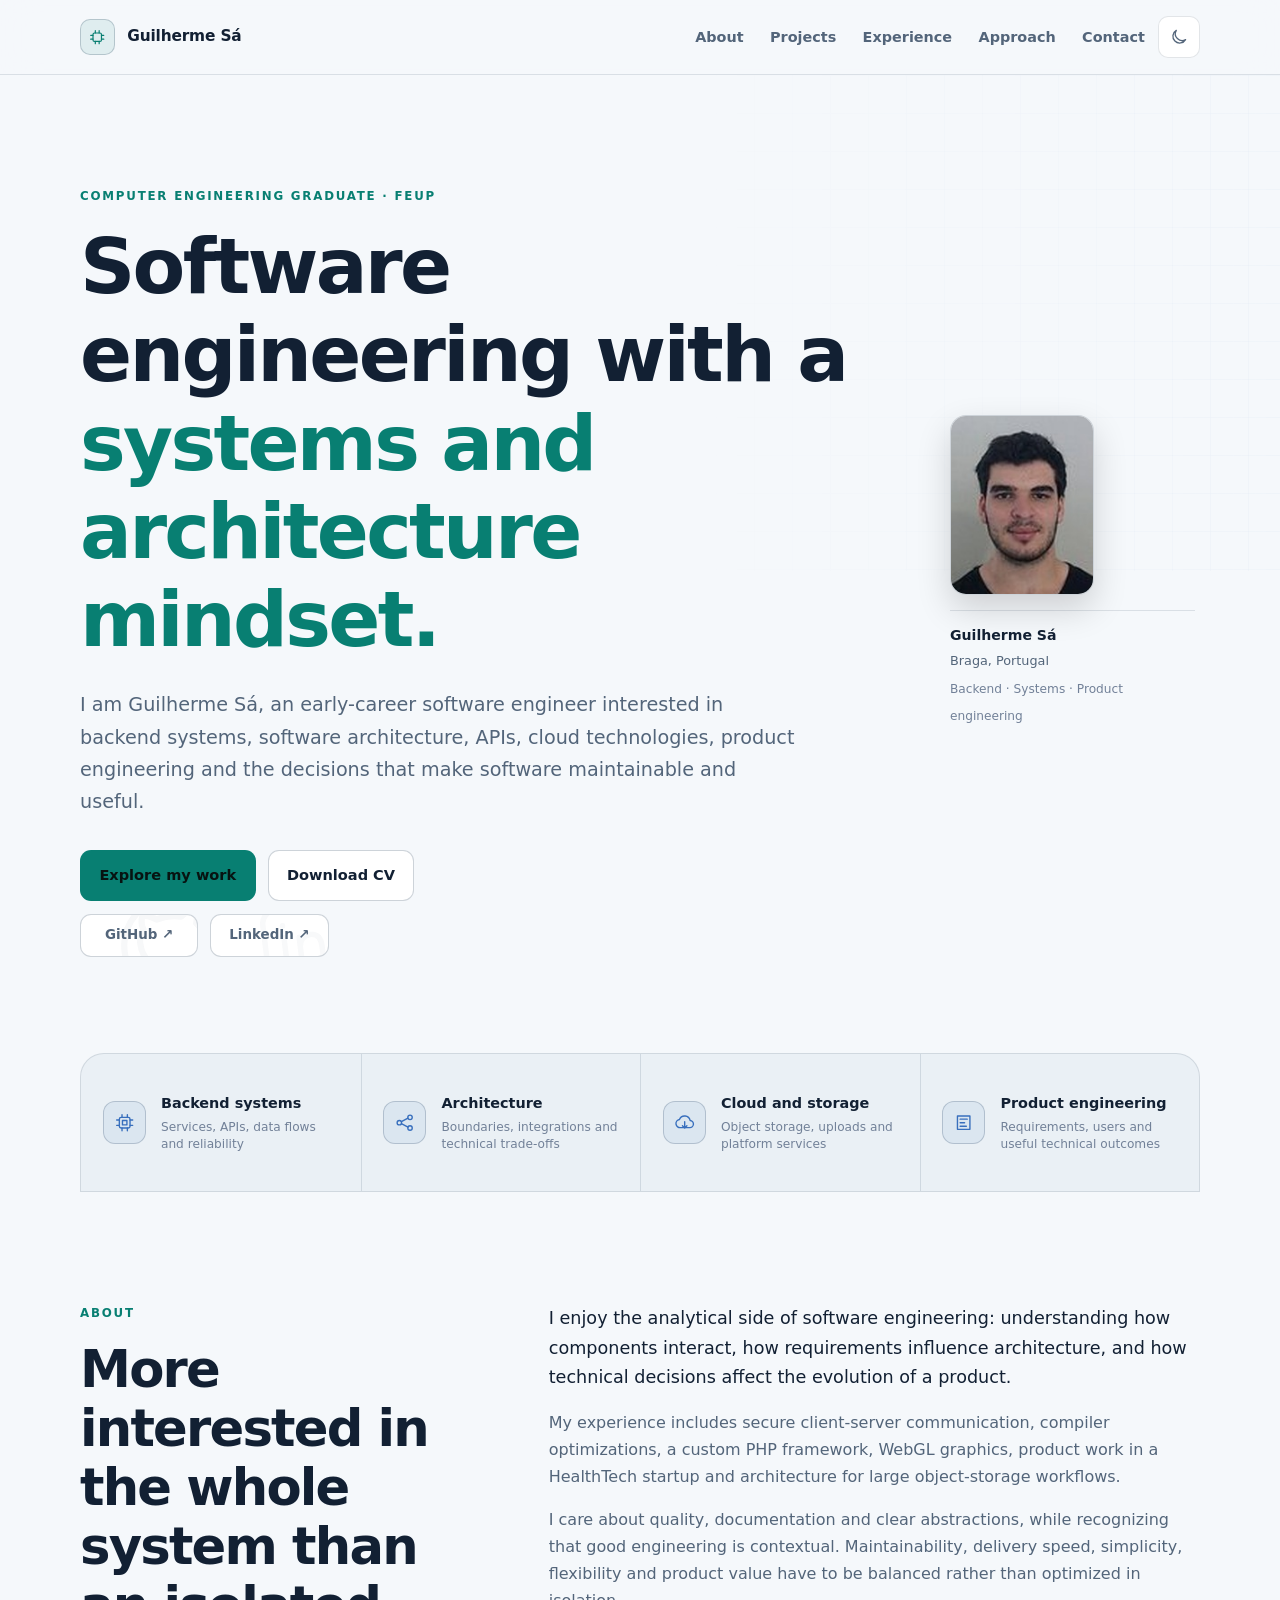
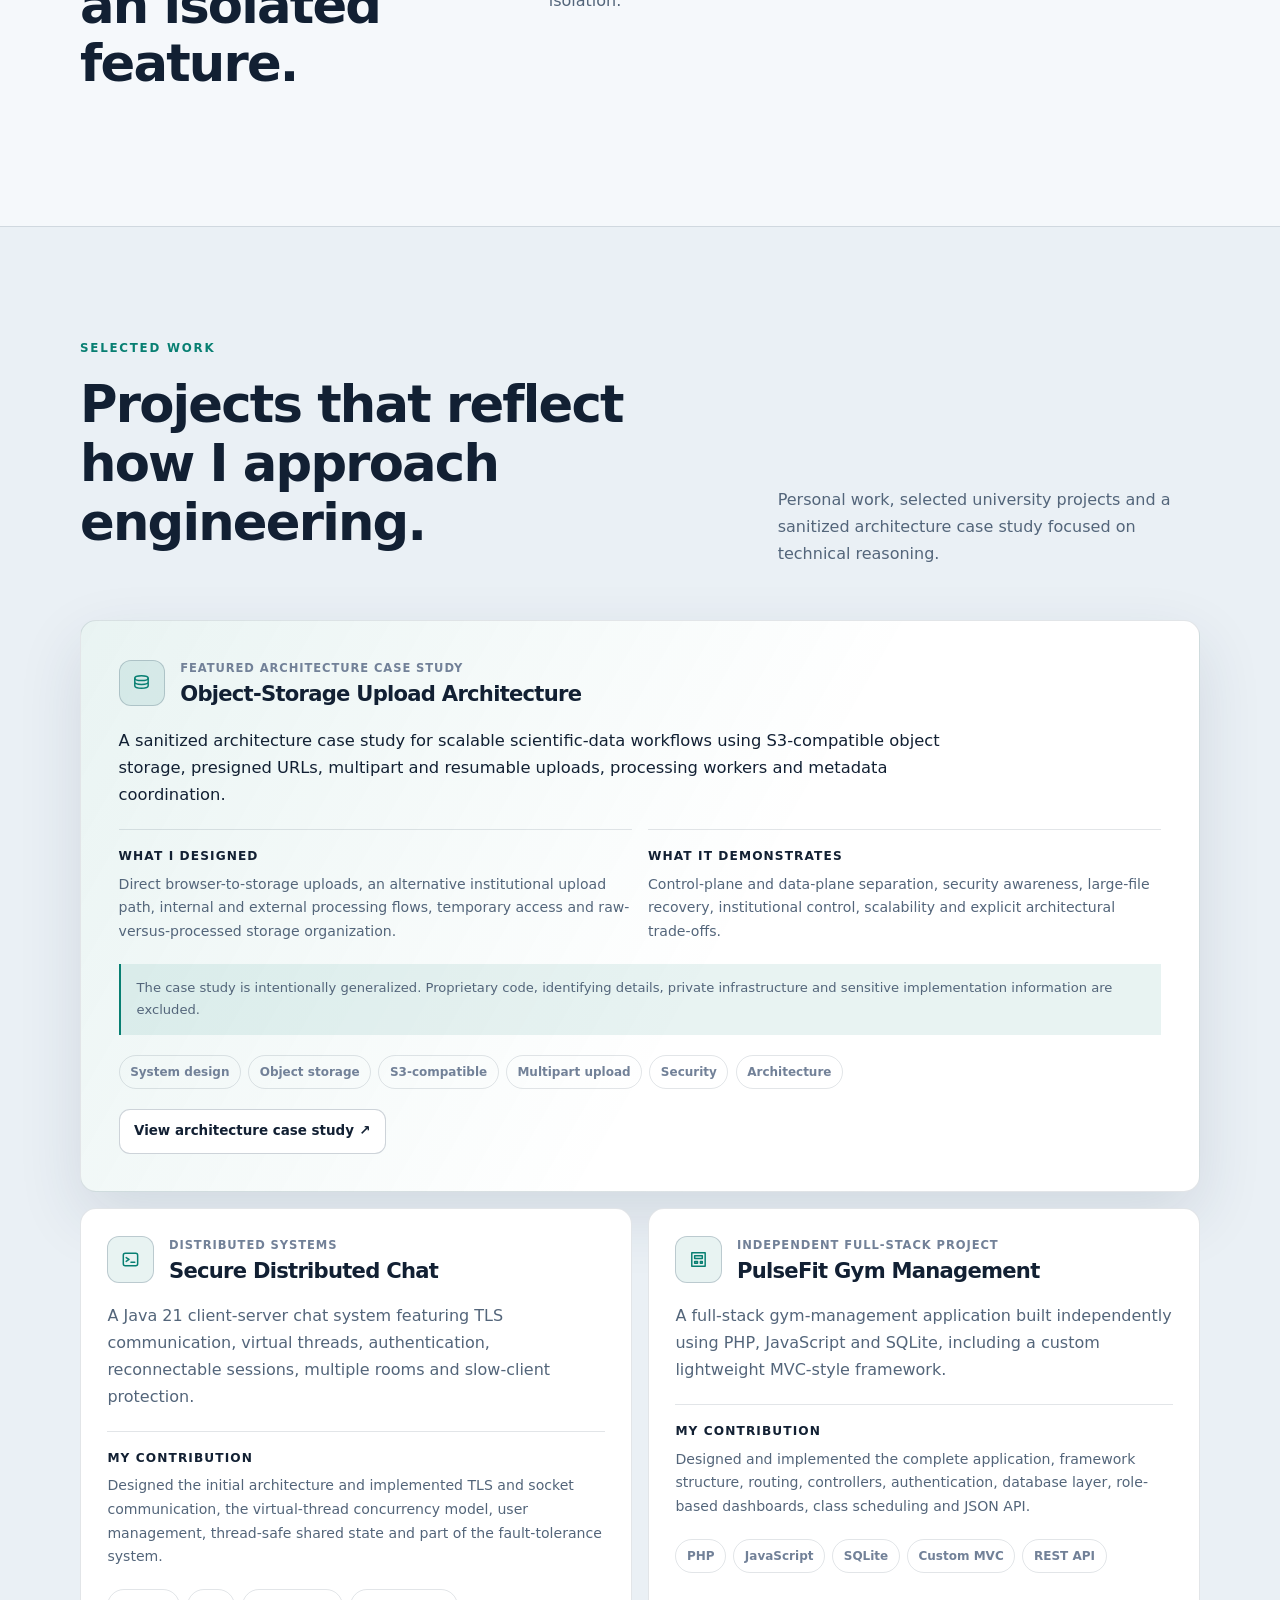
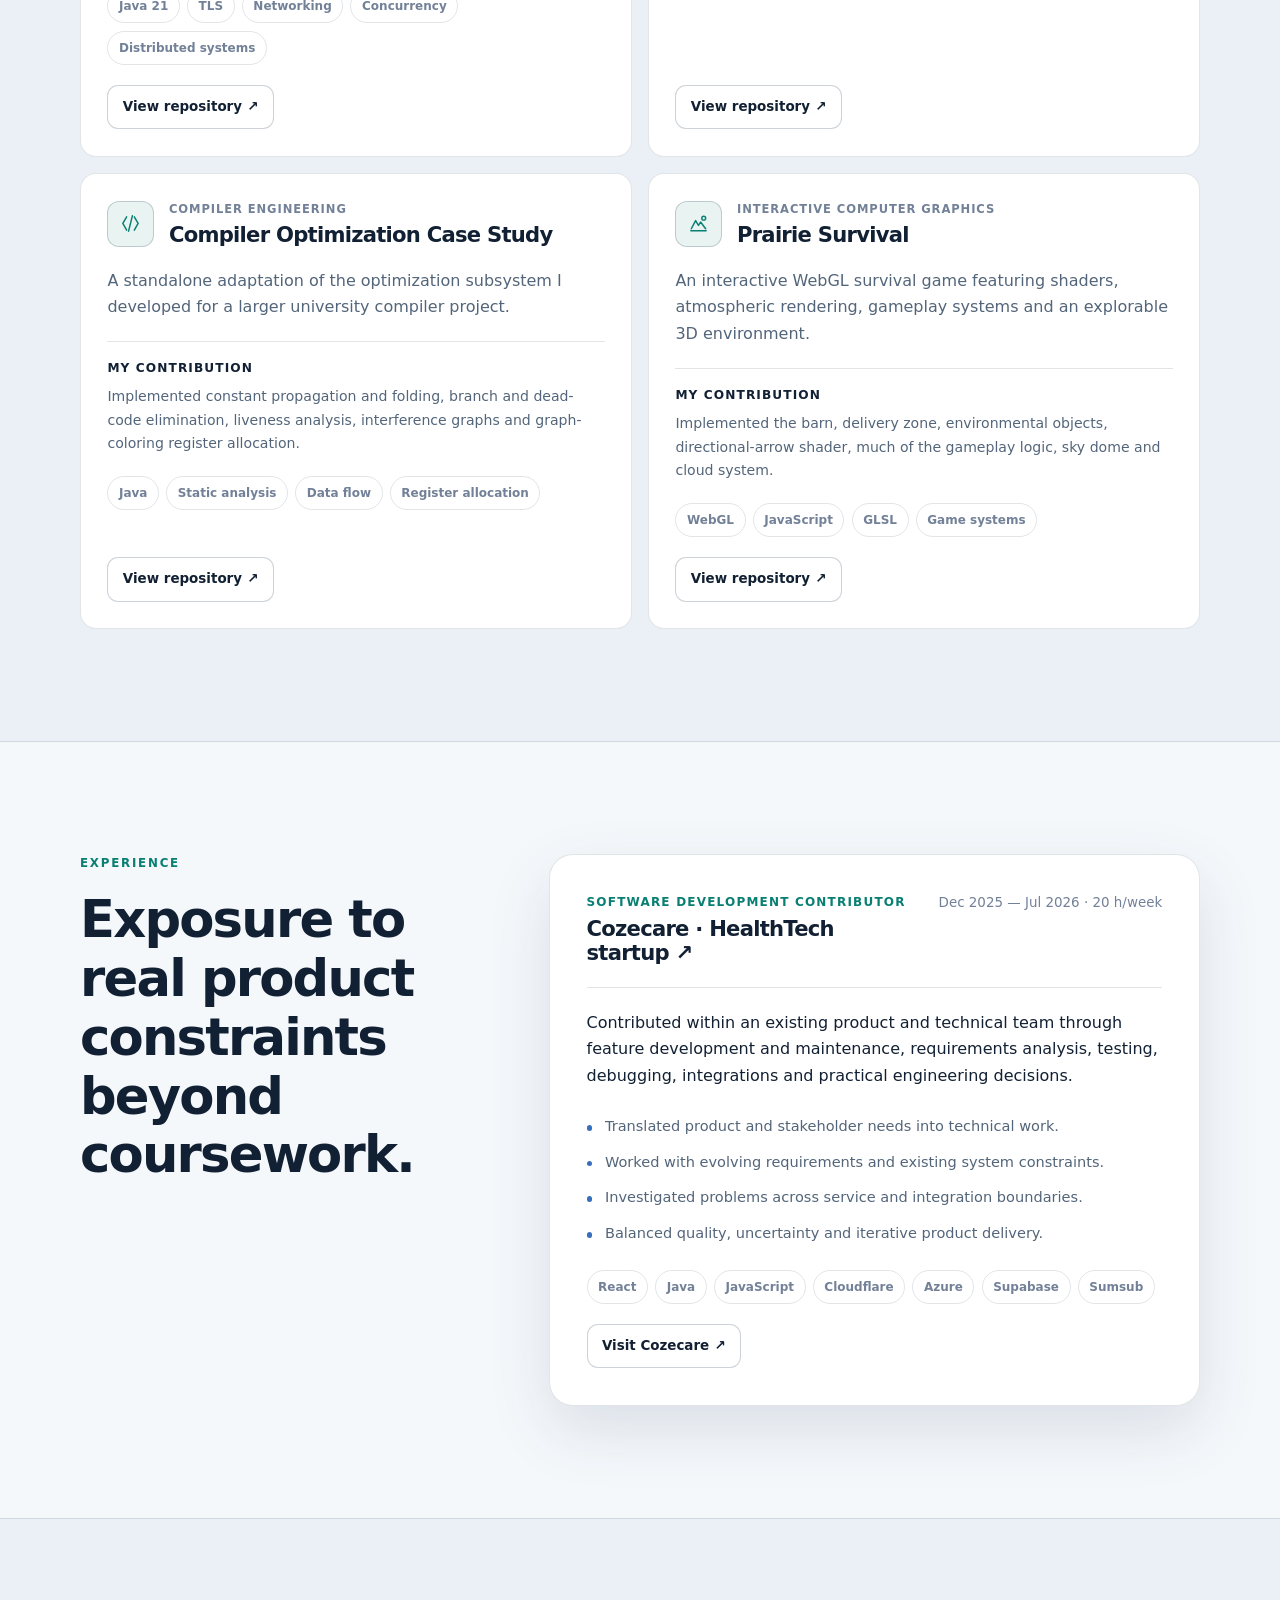
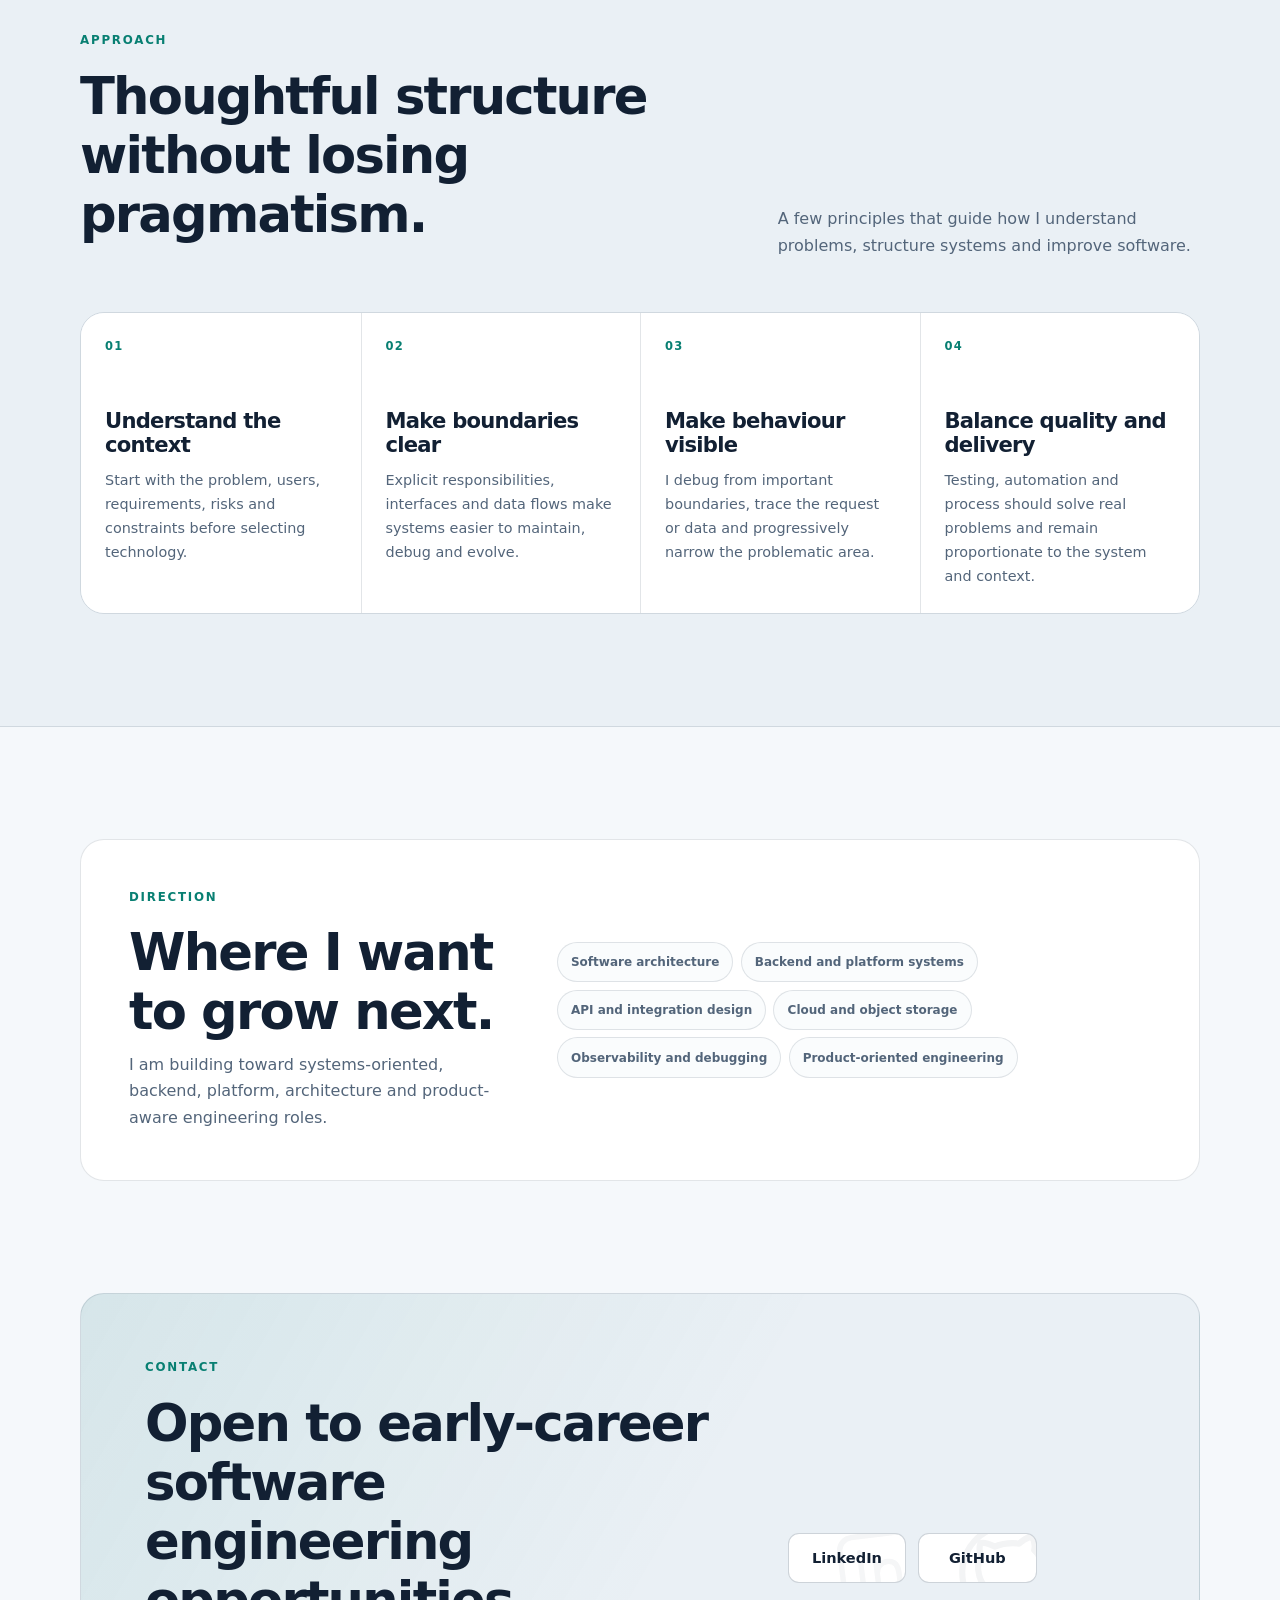
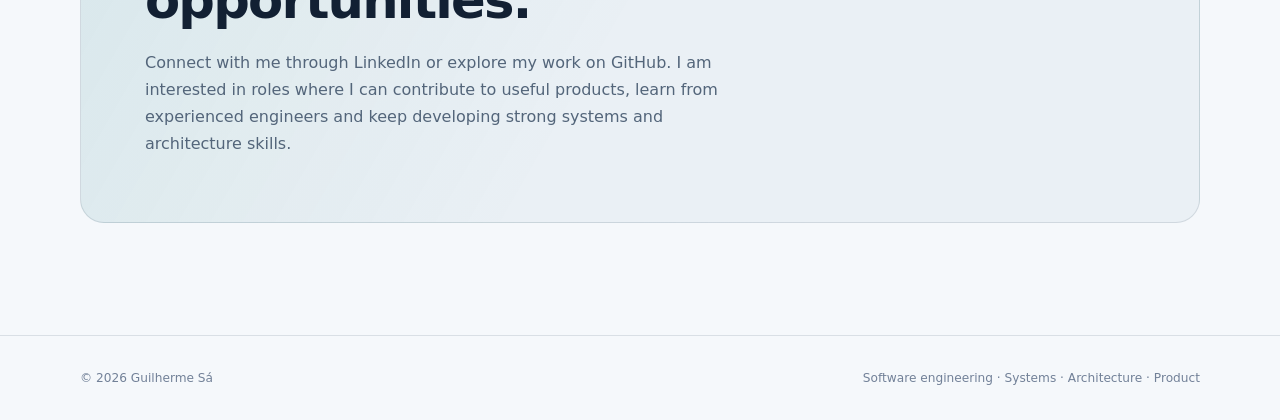
==== commit cfc1480f: "Update CV, experience dates and profile photo" ====
--- a/index.html
+++ b/index.html
@@ -142,18 +142,15 @@
             <img
               src="assets/images/guilherme-sa.jpg"
               alt="Portrait of Guilherme Sá"
+              width="144"
+              height="180"
             >
           </div>
 
           <div class="portrait-note">
-            <div class="portrait-note-heading">
-              <span class="availability-dot" aria-hidden="true"></span>
-              <strong>Based in Braga, Portugal</strong>
-            </div>
-            <p>
-              Open to early-career roles in backend, systems and
-              product-oriented software engineering.
-            </p>
+            <strong>Guilherme Sá</strong>
+            <p>Braga, Portugal</p>
+            <span>Backend · Systems · Product engineering</span>
           </div>
         </aside>
       </div>
@@ -530,21 +527,21 @@
                 </a>
               </h3>
             </div>
-            <p class="date">Dec 2025 — Present</p>
+            <p class="date">Dec 2025 — Jul 2026 · 20 h/week</p>
           </div>
 
           <p class="experience-summary">
-            Contributing within an existing product and technical team through
+            Contributed within an existing product and technical team through
             feature development and maintenance, requirements analysis,
             testing, debugging, integrations and practical engineering
             decisions.
           </p>
 
           <div class="experience-points">
-            <p>Translate product and stakeholder needs into technical work.</p>
-            <p>Work with evolving requirements and existing system constraints.</p>
-            <p>Investigate problems across service and integration boundaries.</p>
-            <p>Balance quality, uncertainty and iterative product delivery.</p>
+            <p>Translated product and stakeholder needs into technical work.</p>
+            <p>Worked with evolving requirements and existing system constraints.</p>
+            <p>Investigated problems across service and integration boundaries.</p>
+            <p>Balanced quality, uncertainty and iterative product delivery.</p>
           </div>
 
           <ul class="technology-list">
--- a/styles.css
+++ b/styles.css
@@ -255,7 +255,7 @@
 .hero-layout {
   position: relative;
   display: grid;
-  grid-template-columns: minmax(0, 1.35fr) minmax(300px, 0.65fr);
+  grid-template-columns: minmax(0, 1fr) 250px;
   align-items: center;
   gap: clamp(3rem, 8vw, 6.5rem);
 }
@@ -385,66 +385,56 @@
 }
 
 .portrait-panel {
-  position: relative;
+  width: 250px;
+  justify-self: end;
+  display: flex;
+  flex-direction: column;
+  align-items: flex-start;
 }
 
 .portrait-frame {
-  position: relative;
   overflow: hidden;
-  aspect-ratio: 0.83;
+  width: 144px;
+  height: 180px;
   border: 1px solid var(--line-strong);
-  border-radius: 25px;
+  border-radius: 16px;
   background: var(--panel);
-  box-shadow: var(--shadow);
-}
-
-.portrait-frame::after {
-  content: "";
-  position: absolute;
-  inset: 0;
-  background: linear-gradient(to top, rgba(11, 18, 32, 0.16), transparent 34%);
-  pointer-events: none;
+  box-shadow: 0 14px 34px rgba(0, 0, 0, 0.16);
 }
 
 .portrait-frame img {
+  width: 144px;
+  height: 180px;
+  object-fit: cover;
+  object-position: center;
+}
+
+.portrait-note {
   width: 100%;
-  height: 100%;
-  object-fit: cover;
-  object-position: center center;
-}
-
-.portrait-note {
-  margin-top: 1rem;
-  padding: 1rem 0.1rem 0;
+  max-width: 245px;
+  margin-top: 0.95rem;
+  padding-top: 0.8rem;
   border-top: 1px solid var(--line);
 }
 
-.portrait-note-heading {
-  display: flex;
-  align-items: center;
-  gap: 0.7rem;
-  margin-bottom: 0.35rem;
-}
-
 .portrait-note strong {
-  font-size: 0.86rem;
+  display: block;
+  margin-bottom: 0.18rem;
+  color: var(--text);
+  font-size: 0.88rem;
   font-weight: 700;
 }
 
 .portrait-note p {
-  margin: 0;
-  max-width: 370px;
-  font-size: 0.82rem;
-  line-height: 1.55;
-}
-
-.availability-dot {
-  width: 0.58rem;
-  height: 0.58rem;
-  flex: 0 0 auto;
-  border-radius: 50%;
-  background: var(--teal);
-  box-shadow: 0 0 0 5px var(--accent-soft);
+  margin: 0 0 0.18rem;
+  color: var(--muted);
+  font-size: 0.8rem;
+}
+
+.portrait-note span {
+  color: var(--subtle);
+  font-size: 0.76rem;
+  line-height: 1.45;
 }
 
 .focus-strip {
@@ -965,7 +955,8 @@
   }
 
   .portrait-panel {
-    width: min(100%, 430px);
+    width: 250px;
+    justify-self: start;
   }
 
   .focus-strip {
@@ -1042,10 +1033,21 @@
 
   .portrait-panel {
     width: 100%;
+    justify-self: start;
   }
 
   .portrait-frame {
-    max-height: 31rem;
+    width: 128px;
+    height: 160px;
+  }
+
+  .portrait-frame img {
+    width: 128px;
+    height: 160px;
+  }
+
+  .portrait-note {
+    max-width: 245px;
   }
 
   .focus-strip {
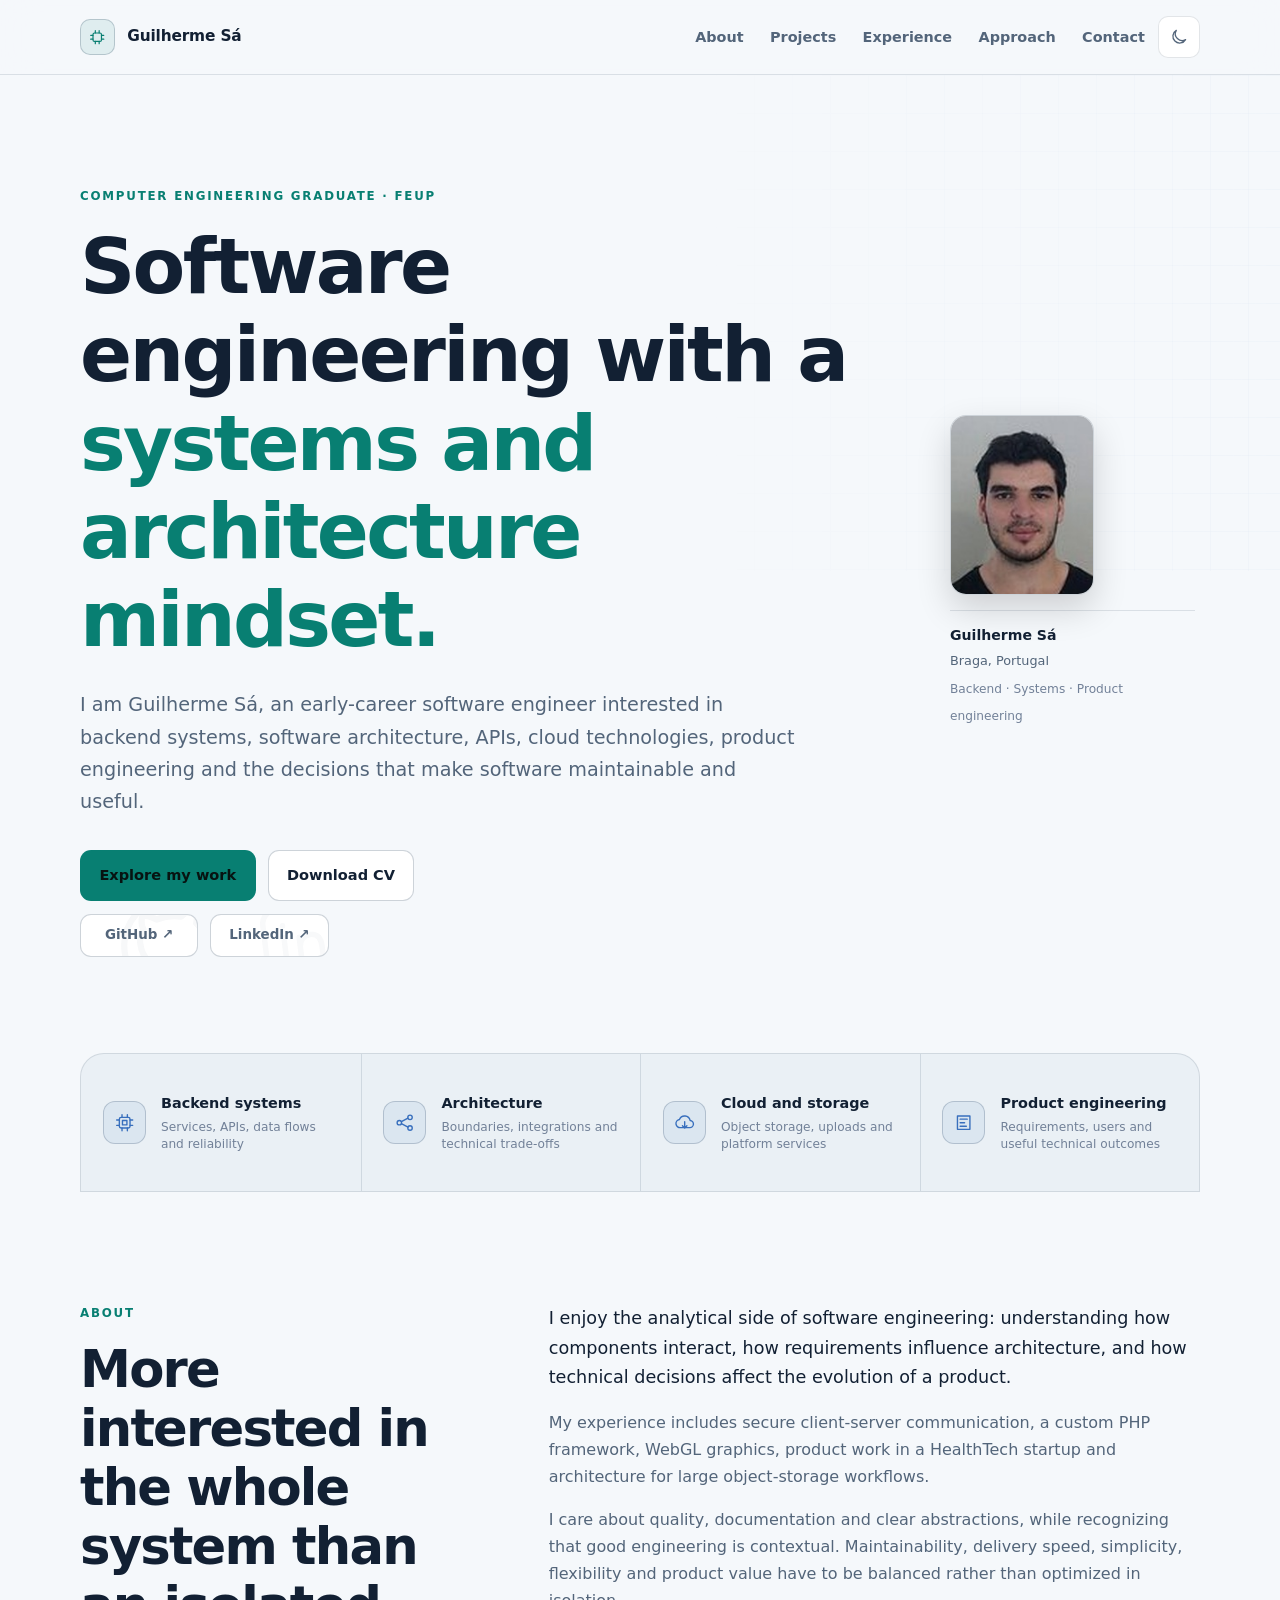
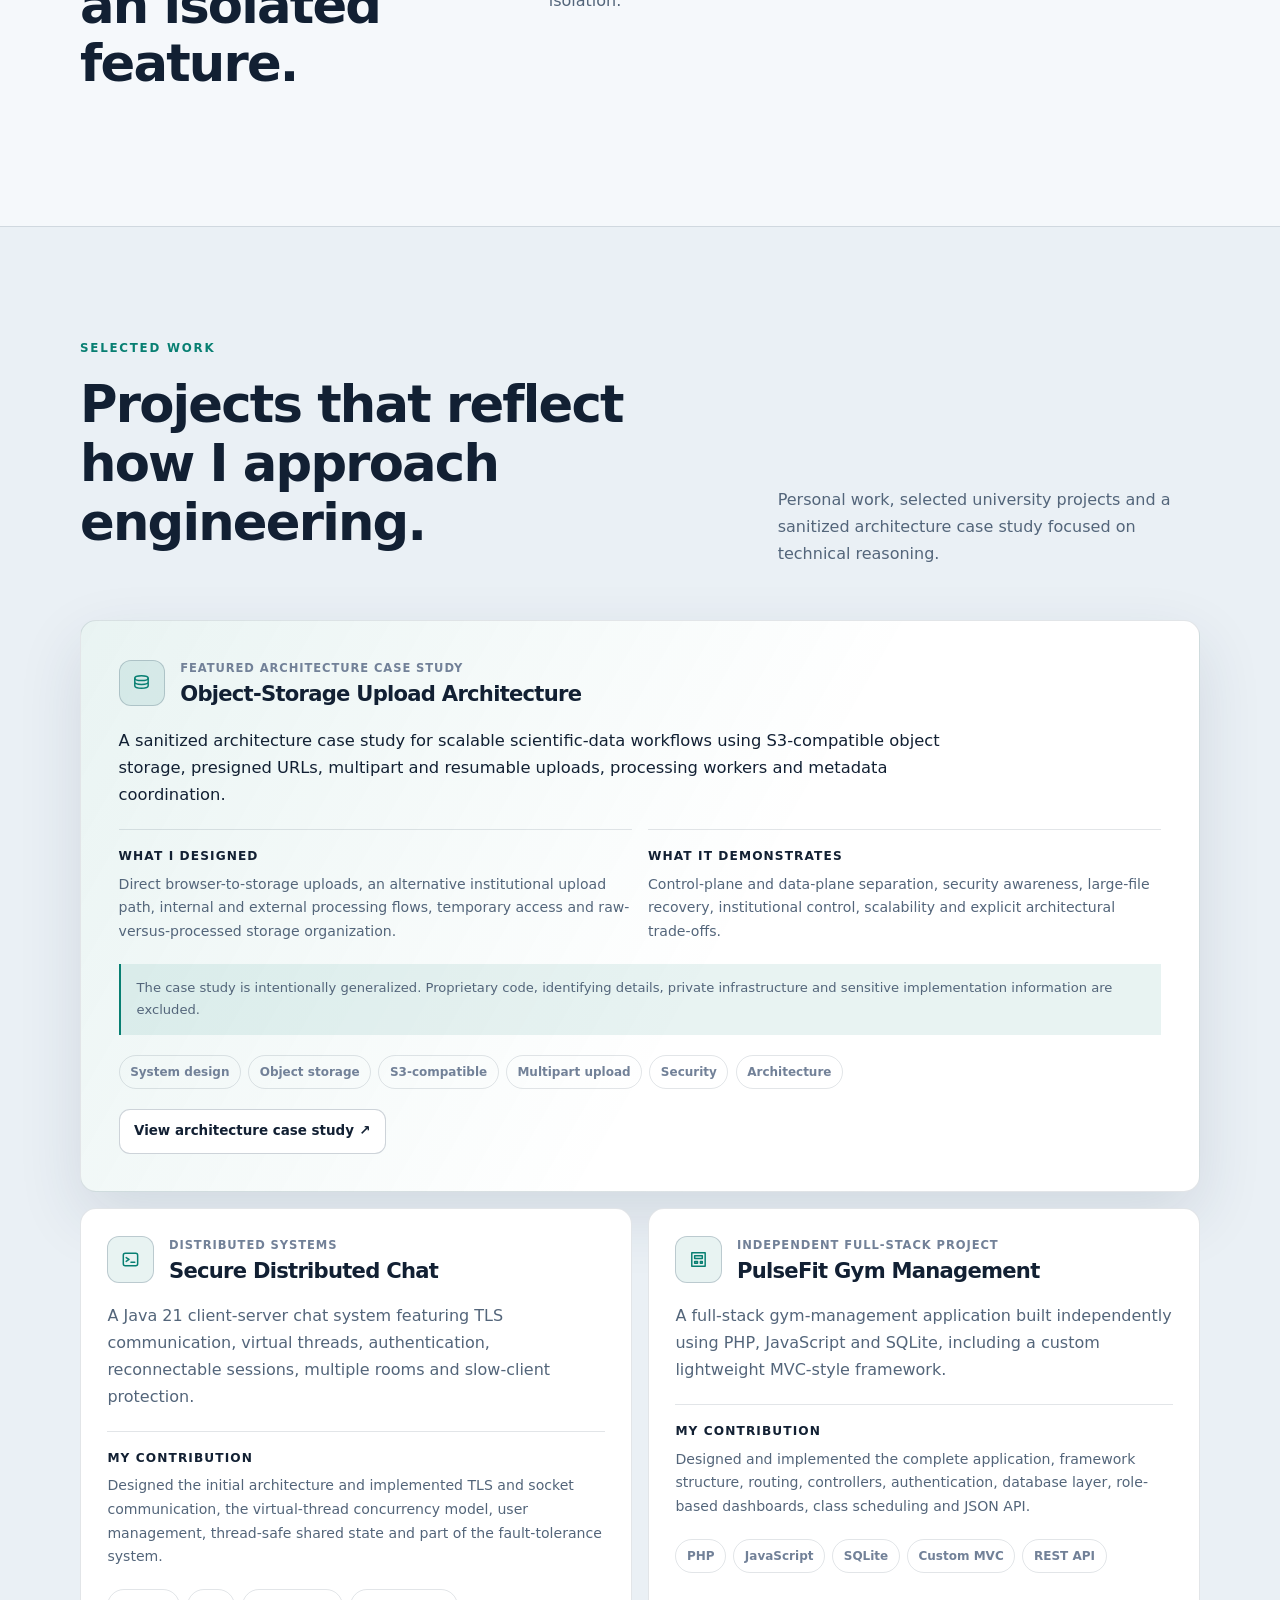
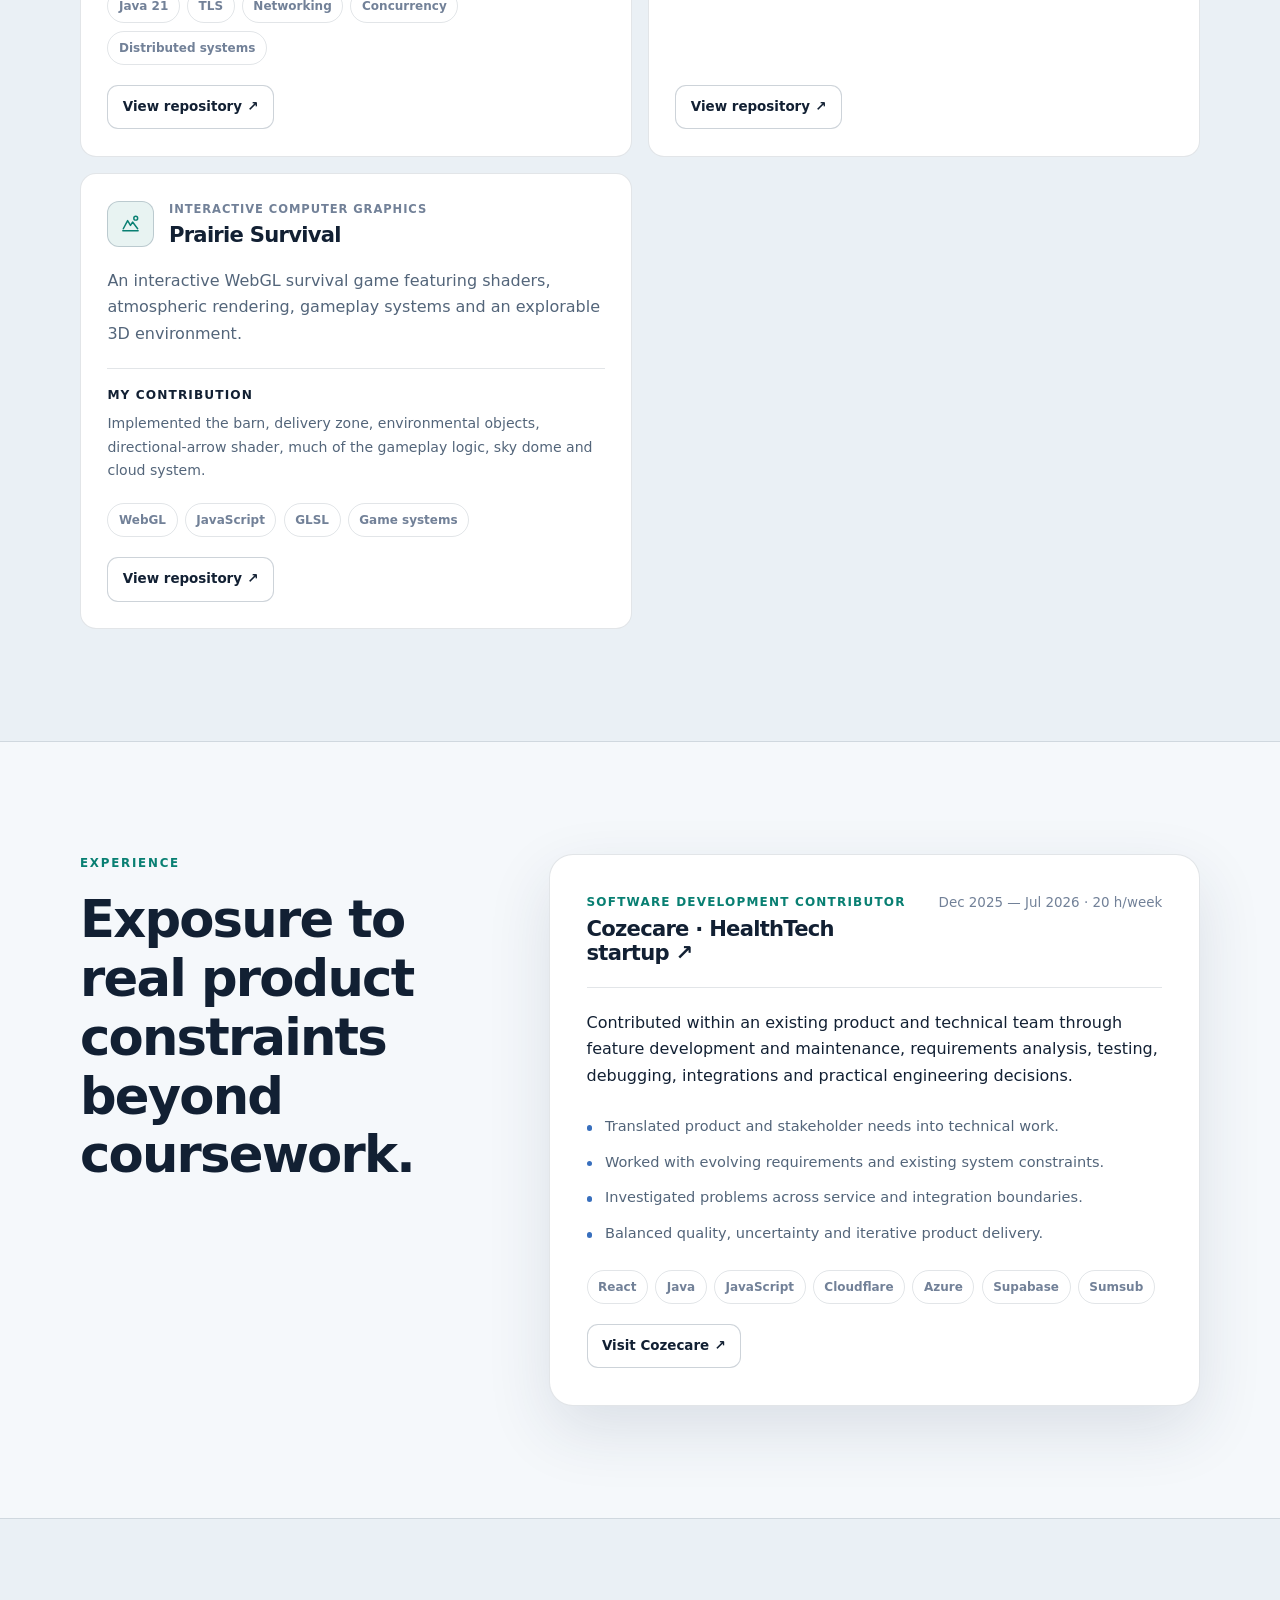
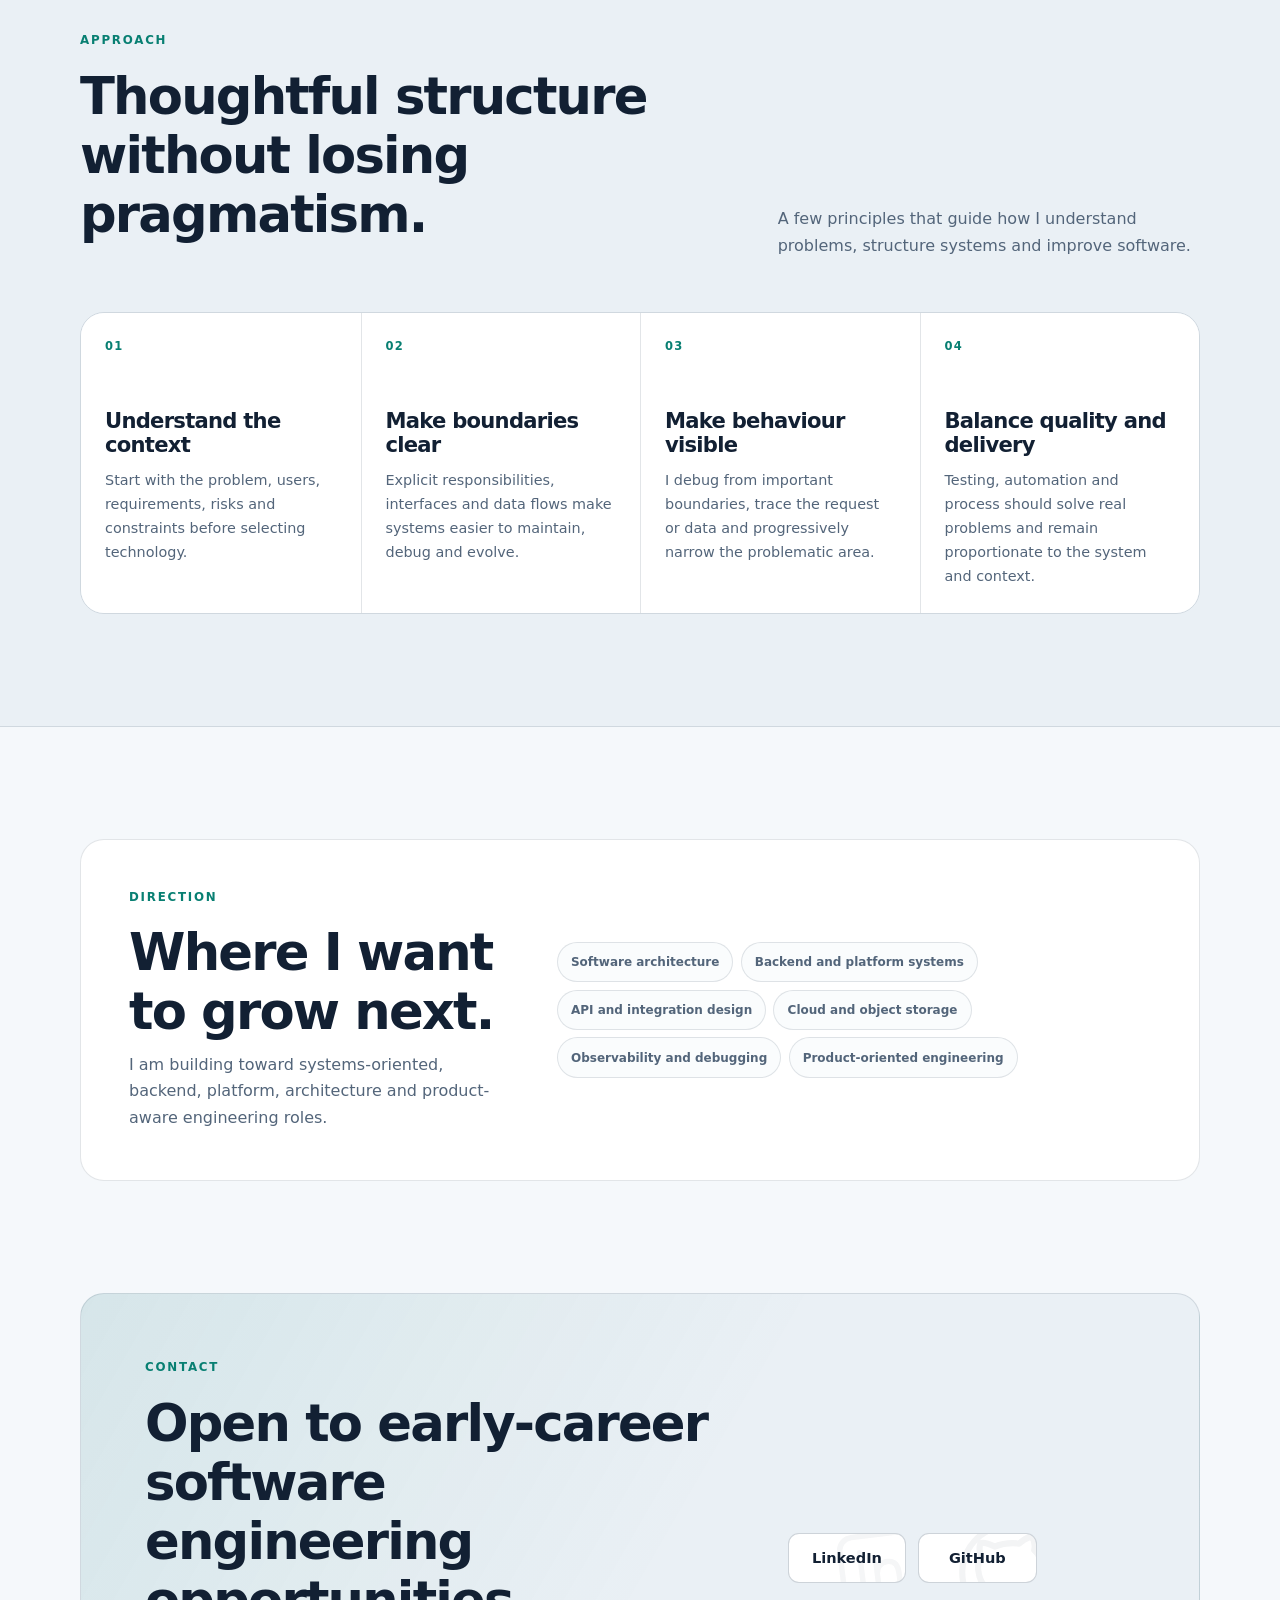
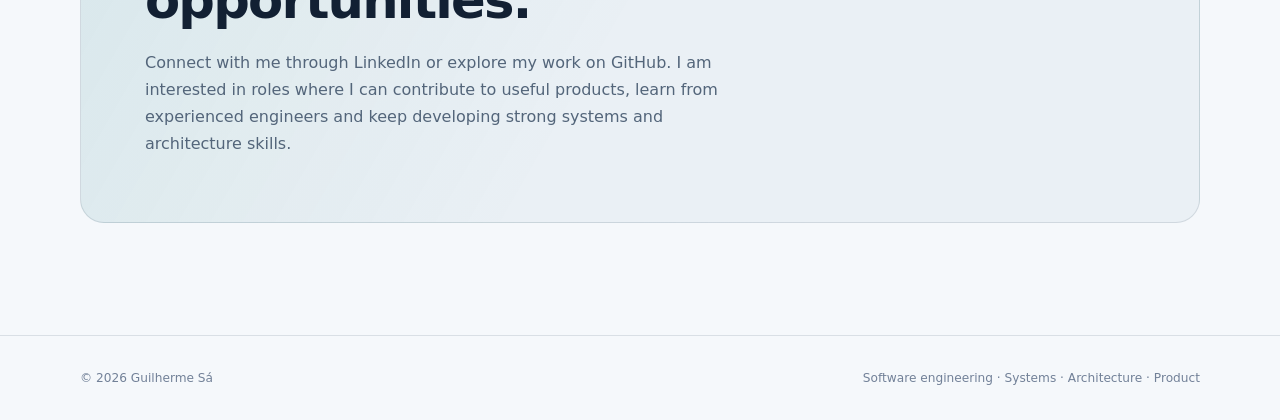
==== commit 58ace66f: "Edited links to projects" ====
--- a/index.html
+++ b/index.html
@@ -99,7 +99,7 @@
             <a class="button primary" href="#work">Explore my work</a>
             <a
               class="button secondary"
-              href="assets/documents/Guilherme-Sa-CV.pdf"
+              href="assets/documents/Guilherme-Sa-CV-2026.pdf"
               target="_blank"
             >
               Download CV
@@ -228,10 +228,9 @@
           </p>
 
           <p>
-            My experience includes secure client-server communication, compiler
-            optimizations, a custom PHP framework, WebGL graphics, product work
-            in a HealthTech startup and architecture for large object-storage
-            workflows.
+            My experience includes secure client-server communication, a custom
+            PHP framework, WebGL graphics, product work in a HealthTech startup
+            and architecture for large object-storage workflows.
           </p>
 
           <p>
@@ -407,48 +406,6 @@
             <a
               class="button project-button"
               href="https://github.com/GuilhermeSa37/pulsefit-gym-management"
-              target="_blank"
-              rel="noreferrer"
-            >
-              View repository <span aria-hidden="true">↗</span>
-            </a>
-          </article>
-
-          <article class="project-card reveal">
-            <div class="project-header">
-              <span class="project-icon" aria-hidden="true">
-                <svg viewBox="0 0 24 24">
-                  <path d="M8 5 4 12l4 7M16 5l4 7-4 7M14 4l-4 16"></path>
-                </svg>
-              </span>
-              <div>
-                <p class="project-type">Compiler engineering</p>
-                <h3>Compiler Optimization Case Study</h3>
-              </div>
-            </div>
-
-            <p class="project-summary">
-              A standalone adaptation of the optimization subsystem I
-              developed for a larger university compiler project.
-            </p>
-
-            <div class="project-detail">
-              <strong>My contribution</strong>
-              <span>
-                Implemented constant propagation and folding, branch and
-                dead-code elimination, liveness analysis, interference graphs
-                and graph-coloring register allocation.
-              </span>
-            </div>
-
-            <ul class="tags">
-              <li>Java</li><li>Static analysis</li><li>Data flow</li>
-              <li>Register allocation</li>
-            </ul>
-
-            <a
-              class="button project-button"
-              href="https://github.com/GuilhermeSa37/compiler-optimization-case-study"
               target="_blank"
               rel="noreferrer"
             >
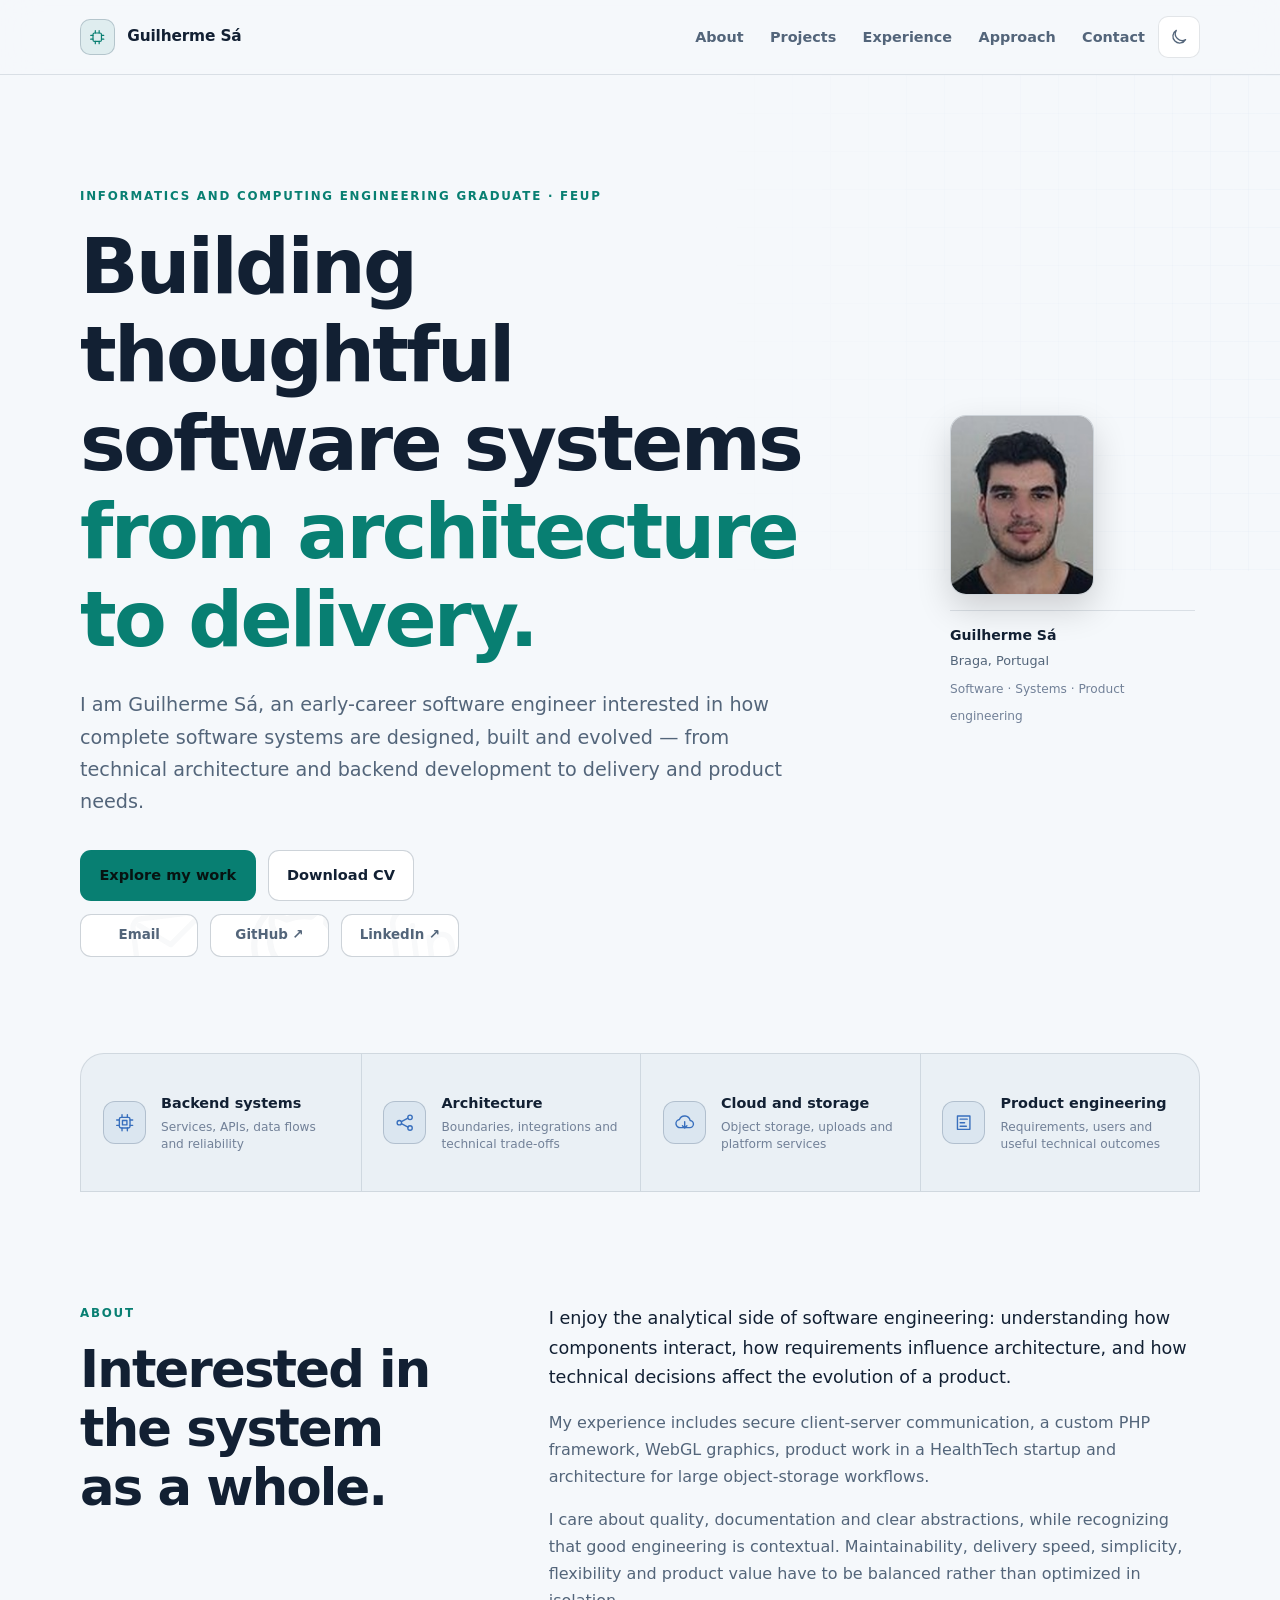
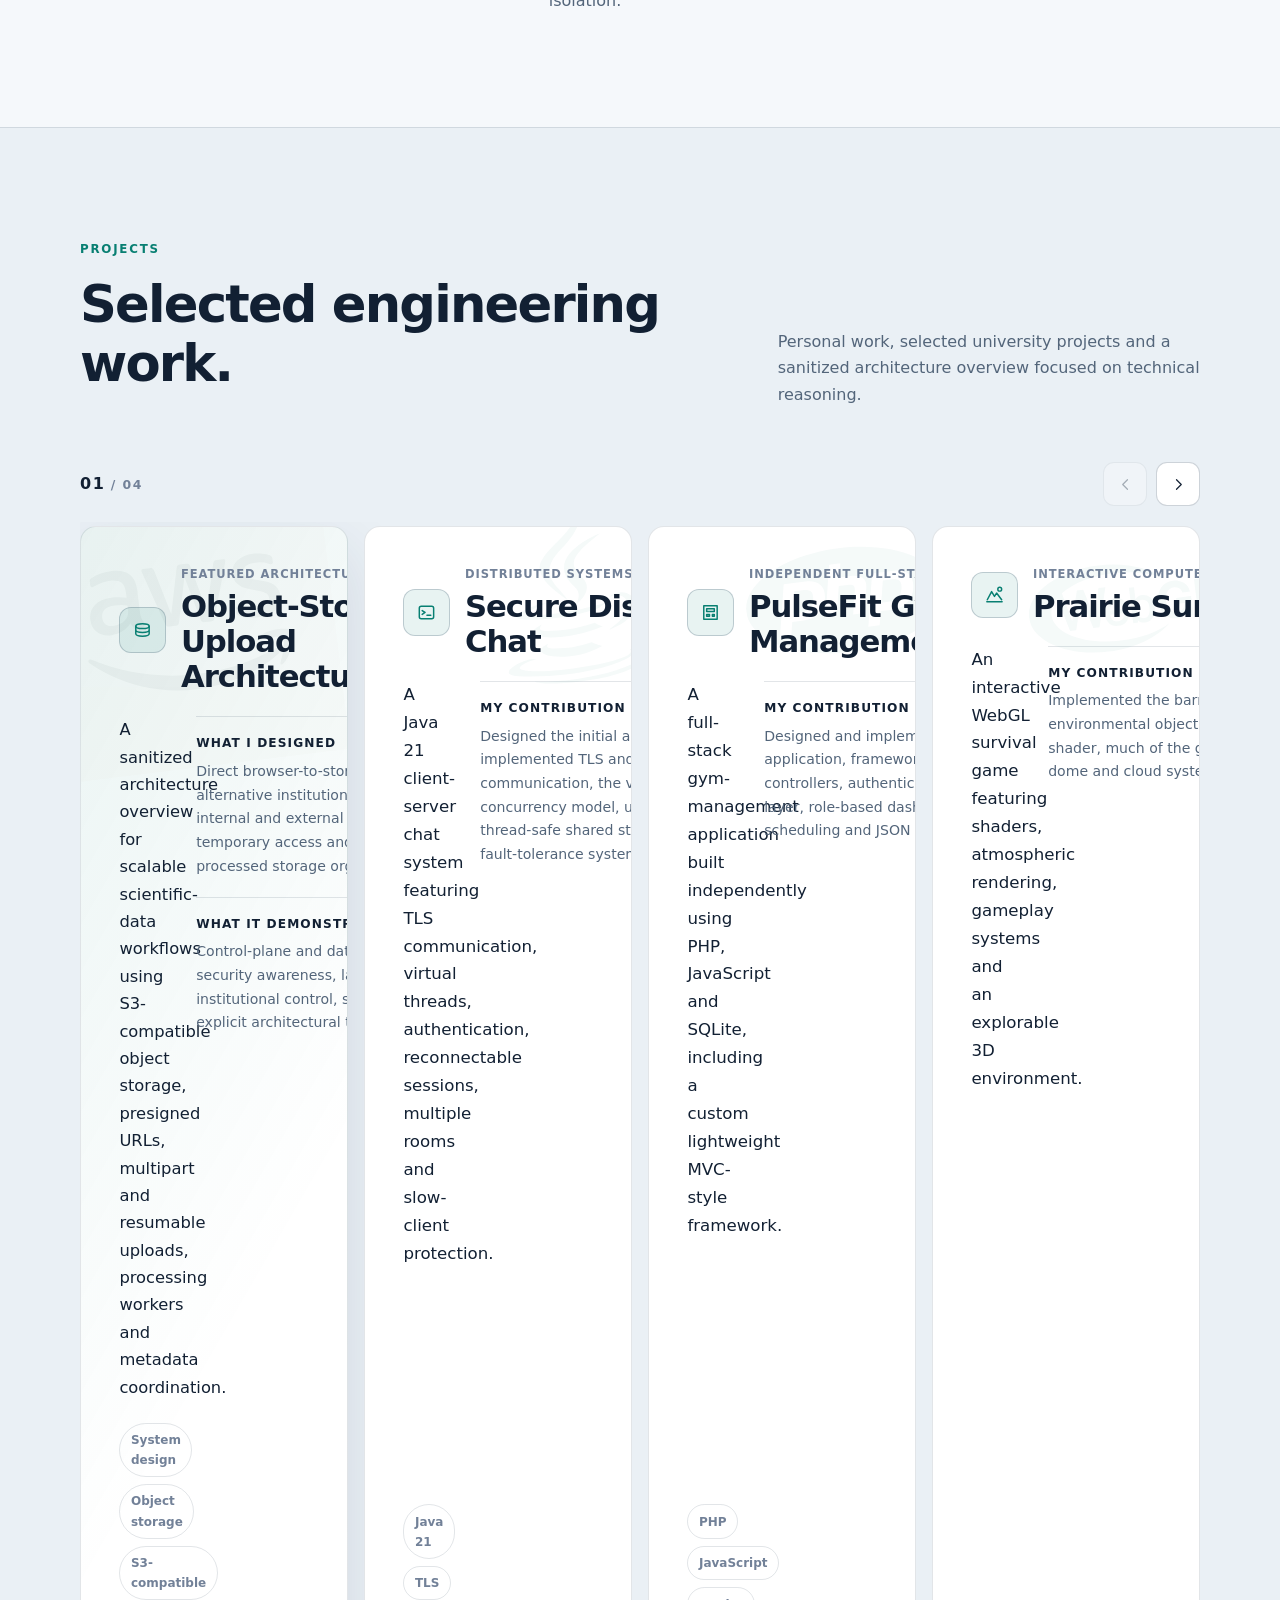
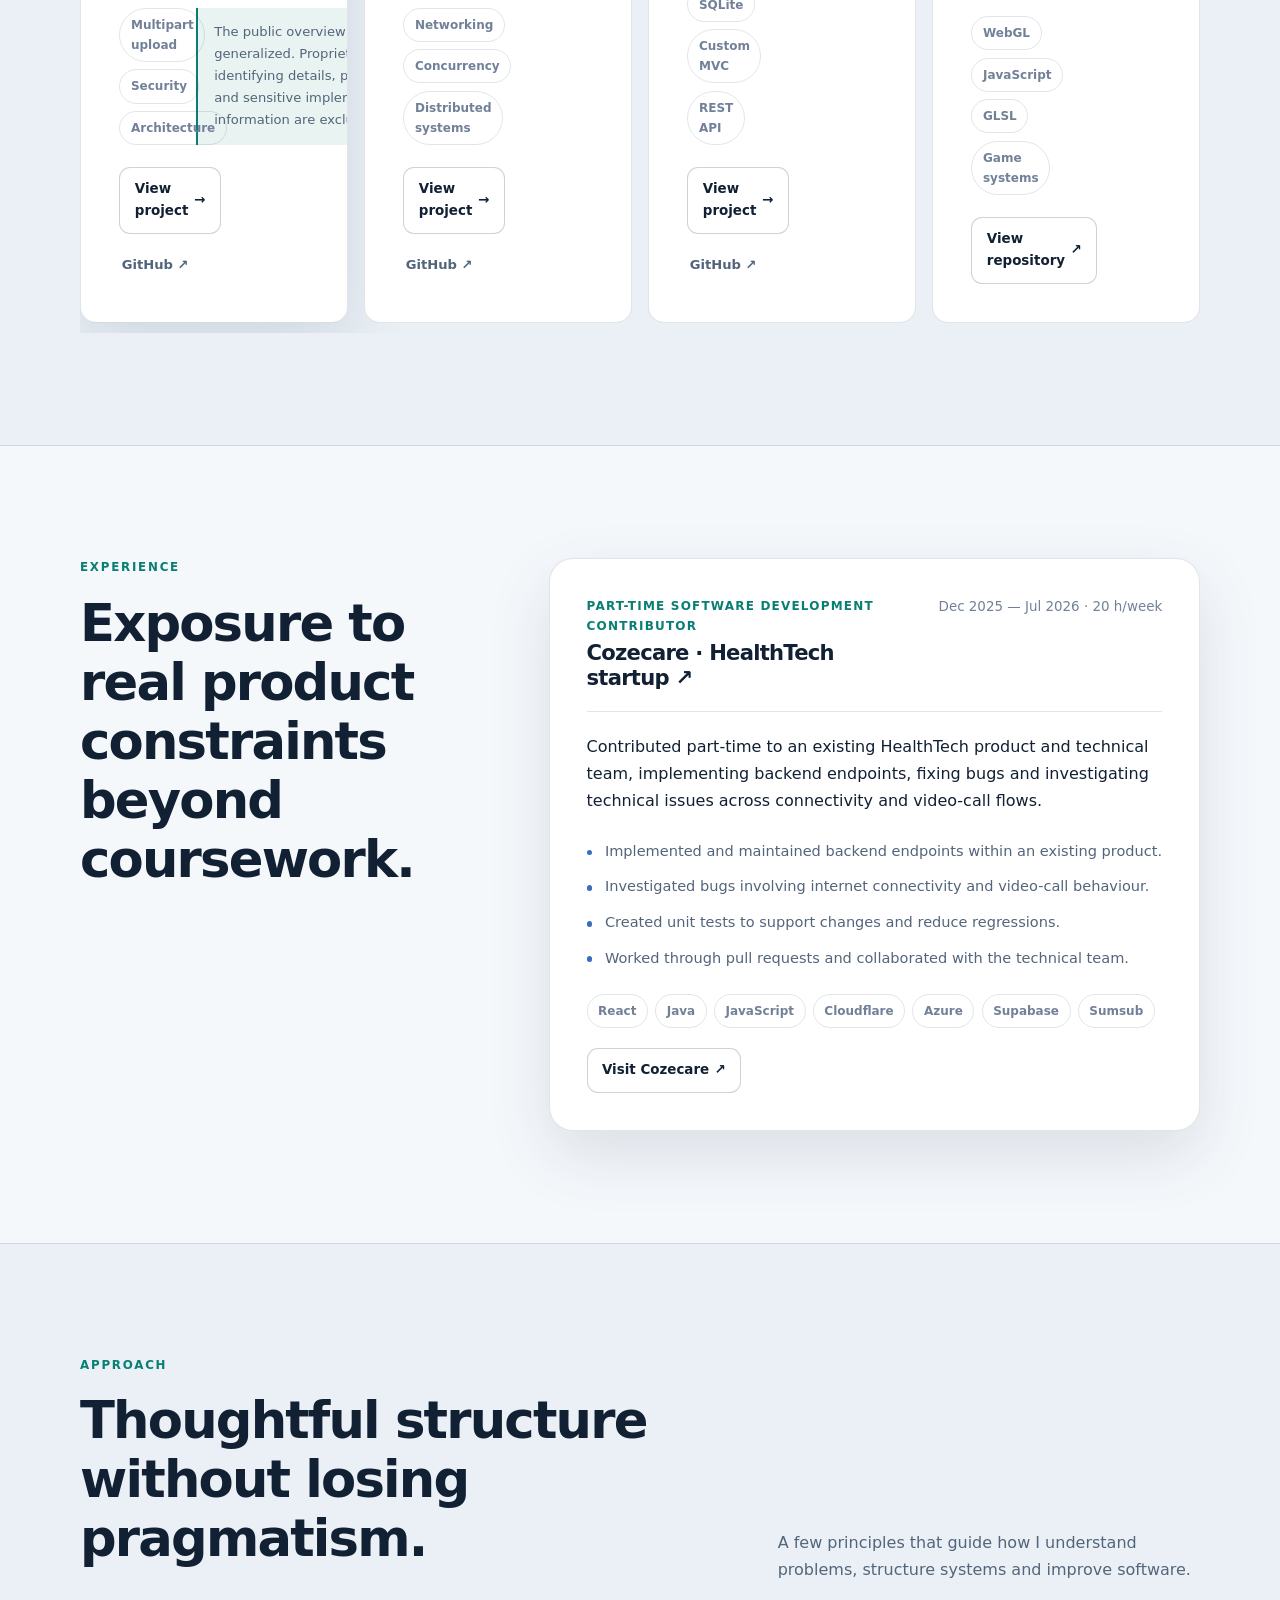
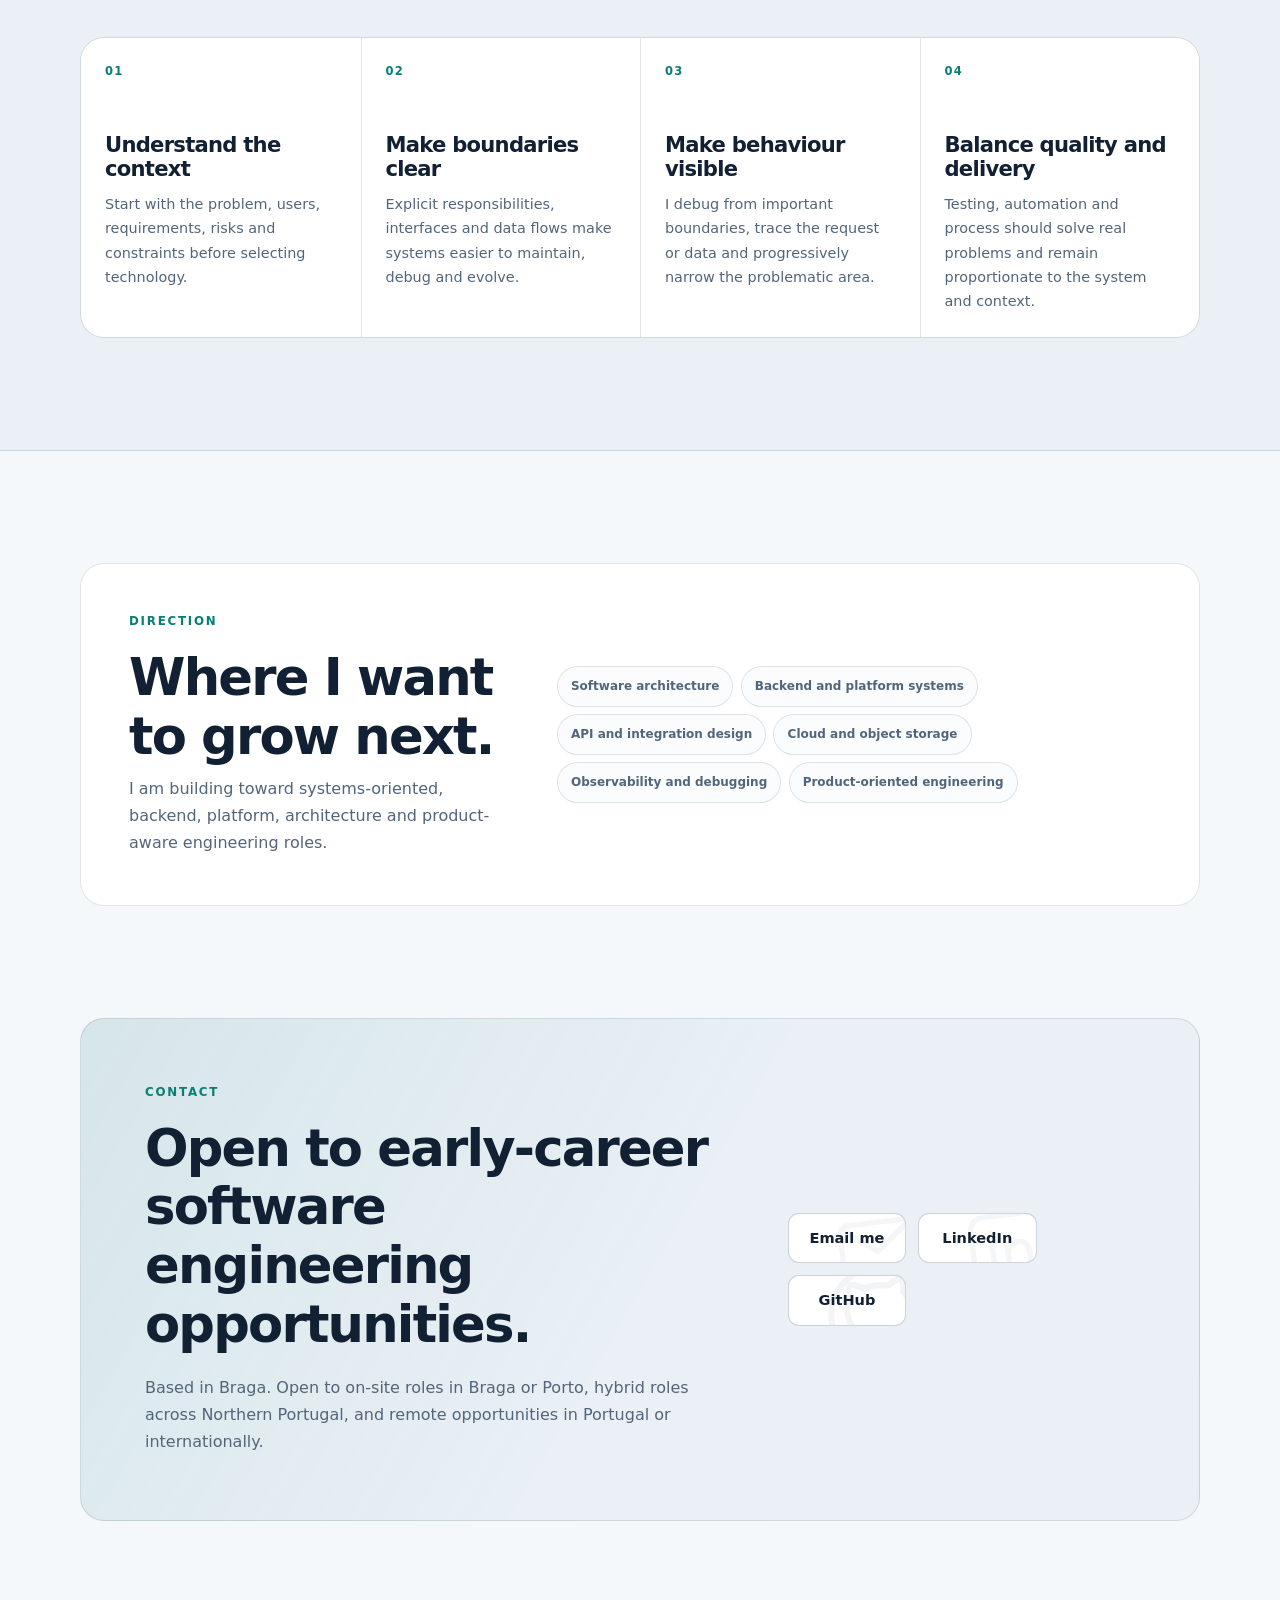
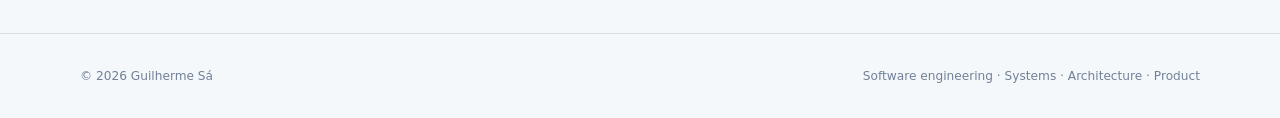
==== commit a12ebb5b: "Projects showcase slides" ====
--- a/index.html
+++ b/index.html
@@ -7,20 +7,20 @@
   <title>Guilherme Sá — Software Engineer</title>
   <meta
     name="description"
-    content="Portfolio of Guilherme Sá, a Computer Engineering graduate interested in software architecture, backend systems, APIs, cloud technologies and product-oriented engineering."
+    content="Portfolio of Guilherme Sá, an Informatics and Computing Engineering graduate interested in building complete, maintainable software systems."
   >
 
   <meta property="og:title" content="Guilherme Sá — Software Engineer">
   <meta
     property="og:description"
-    content="Selected engineering projects, architecture case studies and product experience."
+    content="Selected engineering projects, technical project overviews and product experience."
   >
   <meta property="og:type" content="website">
   <meta property="og:image" content="assets/images/guilherme-sa.jpg">
 
   <link rel="icon" href="favicon.svg" type="image/svg+xml">
-  <link rel="stylesheet" href="styles.css">
-  <script src="script.js" defer></script>
+  <link rel="stylesheet" href="styles.css?v=20260816-3">
+  <script src="script.js?v=20260816-3" defer></script>
 </head>
 
 <body>
@@ -81,18 +81,18 @@
 
       <div class="container hero-layout">
         <div class="hero-copy reveal">
-          <p class="eyebrow">Computer Engineering graduate · FEUP</p>
+          <p class="eyebrow">Informatics and Computing Engineering graduate · FEUP</p>
 
           <h1>
-            Software engineering with a
-            <span>systems and architecture mindset.</span>
+            Building thoughtful software systems
+            <span>from architecture to delivery.</span>
           </h1>
 
           <p class="hero-introduction">
             I am Guilherme Sá, an early-career software engineer interested in
-            backend systems, software architecture, APIs, cloud technologies,
-            product engineering and the decisions that make software
-            maintainable and useful.
+            how complete software systems are designed, built and evolved —
+            from technical architecture and backend development to delivery
+            and product needs.
           </p>
 
           <div class="hero-actions">
@@ -108,6 +108,18 @@
 
           <div class="profile-actions" aria-label="External profile links">
             <a
+              class="button quiet branded-button email-button"
+              href="mailto:guilhermesa.pro@gmail.com"
+            >
+              <span class="brand-watermark" aria-hidden="true">
+                <svg viewBox="0 0 24 24">
+                  <rect x="3.5" y="5.5" width="17" height="13" rx="2"></rect>
+                  <path d="m5 7 7 5.5L19 7"></path>
+                </svg>
+              </span>
+              <span class="button-label">Email</span>
+            </a>
+            <a
               class="button quiet branded-button github-button"
               href="https://github.com/GuilhermeSa37"
               target="_blank"
@@ -150,7 +162,7 @@
           <div class="portrait-note">
             <strong>Guilherme Sá</strong>
             <p>Braga, Portugal</p>
-            <span>Backend · Systems · Product engineering</span>
+            <span>Software · Systems · Product engineering</span>
           </div>
         </aside>
       </div>
@@ -217,7 +229,7 @@
       <div class="container section-layout">
         <div class="section-introduction reveal">
           <p class="eyebrow">About</p>
-          <h2>More interested in the whole system than an isolated feature.</h2>
+          <h2>Interested in the system as a whole.</h2>
         </div>
 
         <div class="about-content reveal">
@@ -247,17 +259,63 @@
       <div class="container">
         <div class="section-heading reveal">
           <div>
-            <p class="eyebrow">Selected work</p>
-            <h2>Projects that reflect how I approach engineering.</h2>
+            <p class="eyebrow">Projects</p>
+            <h2>Selected engineering work.</h2>
           </div>
           <p>
             Personal work, selected university projects and a sanitized
-            architecture case study focused on technical reasoning.
-          </p>
-        </div>
-
-        <div class="project-grid">
+            architecture overview focused on technical reasoning.
+          </p>
+        </div>
+
+        <div class="project-showcase-toolbar reveal">
+          <p class="project-showcase-position" aria-live="polite">
+            <span data-project-current>01</span>
+            <span aria-hidden="true">/</span>
+            <span data-project-total>04</span>
+            <span class="sr-only">projects</span>
+          </p>
+
+          <div class="project-showcase-navigation" aria-label="Project navigation">
+            <button
+              class="project-showcase-button"
+              type="button"
+              data-project-previous
+              aria-controls="project-showcase"
+              aria-label="Show previous project"
+              disabled
+            >
+              <svg viewBox="0 0 24 24" aria-hidden="true">
+                <path d="m14.5 6-6 6 6 6"></path>
+              </svg>
+            </button>
+            <button
+              class="project-showcase-button"
+              type="button"
+              data-project-next
+              aria-controls="project-showcase"
+              aria-label="Show next project"
+            >
+              <svg viewBox="0 0 24 24" aria-hidden="true">
+                <path d="m9.5 6 6 6-6 6"></path>
+              </svg>
+            </button>
+          </div>
+        </div>
+
+        <div
+          id="project-showcase"
+          class="project-grid"
+          data-project-showcase
+          role="region"
+          aria-roledescription="carousel"
+          tabindex="0"
+          aria-label="Selected projects. Use the left and right arrow keys to navigate."
+        >
           <article class="project-card project-featured reveal">
+            <span class="project-watermark project-watermark-aws" aria-hidden="true">
+              <img class="aws-brandmark" src="assets/icons/aws-cloud-logo.svg" alt="">
+            </span>
             <div class="project-header">
               <span class="project-icon" aria-hidden="true">
                 <svg viewBox="0 0 24 24">
@@ -266,13 +324,13 @@
                 </svg>
               </span>
               <div>
-                <p class="project-type">Featured architecture case study</p>
+                <p class="project-type">Featured architecture project</p>
                 <h3>Object-Storage Upload Architecture</h3>
               </div>
             </div>
 
             <p class="project-summary">
-              A sanitized architecture case study for scalable scientific-data
+              A sanitized architecture overview for scalable scientific-data
               workflows using S3-compatible object storage, presigned URLs,
               multipart and resumable uploads, processing workers and metadata
               coordination.
@@ -300,7 +358,7 @@
             </div>
 
             <p class="confidentiality-note">
-              The case study is intentionally generalized. Proprietary code,
+              The public overview is intentionally generalized. Proprietary code,
               identifying details, private infrastructure and sensitive
               implementation information are excluded.
             </p>
@@ -314,17 +372,27 @@
               <li>Architecture</li>
             </ul>
 
-            <a
-              class="button project-button"
-              href="https://github.com/GuilhermeSa37/object-storage-upload-architecture"
-              target="_blank"
-              rel="noreferrer"
-            >
-              View architecture case study <span aria-hidden="true">↗</span>
-            </a>
+            <div class="project-actions">
+              <a class="button project-button" href="projects/object-storage-upload-architecture.html">
+                View project <span aria-hidden="true">→</span>
+              </a>
+              <a
+                class="project-source-link"
+                href="https://github.com/GuilhermeSa37/object-storage-upload-architecture"
+                target="_blank"
+                rel="noreferrer"
+              >
+                GitHub <span aria-hidden="true">↗</span>
+              </a>
+            </div>
           </article>
 
           <article class="project-card reveal">
+            <span class="project-watermark project-watermark-java" aria-hidden="true">
+              <svg viewBox="0 0 128 128" focusable="false">
+                <path d="M47.617 98.12s-4.767 2.774 3.397 3.71c9.892 1.13 14.947.968 25.845-1.092 0 0 2.871 1.795 6.873 3.351-24.439 10.47-55.308-.607-36.115-5.969zm-2.988-13.665s-5.348 3.959 2.823 4.805c10.567 1.091 18.91 1.18 33.354-1.6 0 0 1.993 2.025 5.132 3.131-29.542 8.64-62.446.68-41.309-6.336zM69.802 61.271c6.025 6.935-1.58 13.17-1.58 13.17s15.289-7.891 8.269-17.777c-6.559-9.215-11.587-13.792 15.635-29.58 0 .001-42.731 10.67-22.324 34.187zm32.321 46.958s3.529 2.91-3.888 5.159c-14.102 4.272-58.706 5.56-71.094.171-4.451-1.938 3.899-4.625 6.526-5.192 2.739-.593 4.303-.485 4.303-.485-4.953-3.487-32.013 6.85-13.743 9.815 49.821 8.076 90.817-3.637 77.896-9.468zM49.912 70.294s-22.686 5.389-8.033 7.348c6.188.828 18.518.638 30.011-.326 9.39-.789 18.813-2.474 18.813-2.474s-3.308 1.419-5.704 3.053c-23.042 6.061-67.544 3.238-54.731-2.958 10.832-5.239 19.644-4.643 19.644-4.643zm40.697 22.747c23.421-12.167 12.591-23.86 5.032-22.285-1.848.385-2.677.72-2.677.72s.688-1.079 2-1.543c14.953-5.255 26.451 15.503-4.823 23.725 0-.002.359-.327.468-.617zM76.491 1.587S89.459 14.563 64.188 34.51c-20.266 16.006-4.621 25.13-.007 35.559-11.831-10.673-20.509-20.07-14.688-28.815C58.041 28.42 81.722 22.195 76.491 1.587zM52.214 126.021c22.476 1.437 57-.8 57.817-11.436 0 0-1.571 4.032-18.577 7.231-19.186 3.612-42.854 3.191-56.887.874 0 .001 2.875 2.381 17.647 3.331z"></path>
+              </svg>
+            </span>
             <div class="project-header">
               <span class="project-icon" aria-hidden="true">
                 <svg viewBox="0 0 24 24">
@@ -359,17 +427,27 @@
               <li>Concurrency</li><li>Distributed systems</li>
             </ul>
 
-            <a
-              class="button project-button"
-              href="https://github.com/GuilhermeSa37/secure-distributed-chat"
-              target="_blank"
-              rel="noreferrer"
-            >
-              View repository <span aria-hidden="true">↗</span>
-            </a>
+            <div class="project-actions">
+              <a class="button project-button" href="projects/secure-distributed-chat.html">
+                View project <span aria-hidden="true">→</span>
+              </a>
+              <a
+                class="project-source-link"
+                href="https://github.com/GuilhermeSa37/secure-distributed-chat"
+                target="_blank"
+                rel="noreferrer"
+              >
+                GitHub <span aria-hidden="true">↗</span>
+              </a>
+            </div>
           </article>
 
           <article class="project-card reveal">
+            <span class="project-watermark project-watermark-php" aria-hidden="true">
+              <svg viewBox="0 0 24 24" focusable="false">
+                <path d="M7.01 10.207h-.944l-.515 2.648h.838c.556 0 .97-.105 1.242-.314.272-.21.455-.559.55-1.049.092-.47.05-.802-.124-.995-.175-.193-.523-.29-1.047-.29zM12 5.688C5.373 5.688 0 8.514 0 12s5.373 6.313 12 6.313S24 15.486 24 12c0-3.486-5.373-6.312-12-6.312zm-3.26 7.451c-.261.25-.575.438-.917.551-.336.108-.765.164-1.285.164H5.357l-.327 1.681H3.652l1.23-6.326h2.65c.797 0 1.378.209 1.744.628.366.418.476 1.002.33 1.752a2.836 2.836 0 0 1-.305.847c-.143.255-.33.49-.561.703zm4.024.715.543-2.799c.063-.318.039-.536-.068-.651-.107-.116-.336-.174-.687-.174H11.46l-.704 3.625H9.388l1.23-6.327h1.367l-.327 1.682h1.218c.767 0 1.295.134 1.586.401s.378.7.263 1.299l-.572 2.944h-1.389zm7.597-2.265a2.782 2.782 0 0 1-.305.847c-.143.255-.33.49-.561.703a2.44 2.44 0 0 1-.917.551c-.336.108-.765.164-1.286.164h-1.18l-.327 1.682h-1.378l1.23-6.326h2.649c.797 0 1.378.209 1.744.628.366.417.477 1.001.331 1.751zM17.766 10.207h-.943l-.516 2.648h.838c.557 0 .971-.105 1.242-.314.272-.21.455-.559.551-1.049.092-.47.049-.802-.125-.995s-.524-.29-1.047-.29z"></path>
+              </svg>
+            </span>
             <div class="project-header">
               <span class="project-icon" aria-hidden="true">
                 <svg viewBox="0 0 24 24">
@@ -403,17 +481,27 @@
               <li>Custom MVC</li><li>REST API</li>
             </ul>
 
-            <a
-              class="button project-button"
-              href="https://github.com/GuilhermeSa37/pulsefit-gym-management"
-              target="_blank"
-              rel="noreferrer"
-            >
-              View repository <span aria-hidden="true">↗</span>
-            </a>
+            <div class="project-actions">
+              <a class="button project-button" href="projects/pulsefit-gym-management.html">
+                View project <span aria-hidden="true">→</span>
+              </a>
+              <a
+                class="project-source-link"
+                href="https://github.com/GuilhermeSa37/pulsefit-gym-management"
+                target="_blank"
+                rel="noreferrer"
+              >
+                GitHub <span aria-hidden="true">↗</span>
+              </a>
+            </div>
           </article>
 
           <article class="project-card reveal">
+            <span class="project-watermark project-watermark-webgl" aria-hidden="true">
+              <svg viewBox="0 0 24 24" focusable="false">
+                <path d="M3.489 10.164c-.565.548-.885 1.172-.885 1.835 0 2.167 3.415 3.921 7.631 3.921 2.339 0 4.437-.484 5.837-1.335-1.533 1.426-4.265 2.43-7.385 2.43C3.89 17.015 0 14.769 0 11.999s3.89-5.014 8.689-5.014c3.131.002 5.872 1.009 7.398 2.444-1.399-.856-3.504-1.351-5.852-1.351-2.506 0-4.73.621-6.121 1.579l.785 3.395.971-3.481h.737l.971 3.481.805-3.481h.805L7.953 14.11h-.717l-.991-3.566L5.24 14.11h-.714zm19.839 3.48h-.162v.424h-.142v-.424h-.164v-.122h.468zm.064-.122h.209l.095.364.096-.364H24v.546h-.133v-.415h-.002l-.113.415h-.109l-.115-.415h-.003v.415h-.133zm-5.699.515c-.2.084-.399.126-.601.126-.319 0-.608-.055-.863-.166q-.3825-.1665-.645-.459c-.175-.195-.311-.424-.404-.688-.093-.263-.14-.547-.14-.851 0-.313.047-.601.14-.869.093-.269.226-.502.402-.699.175-.2.39-.355.645-.468s.541-.171.863-.171c.215 0 .421.034.621.098.199.064.381.16.543.284s.295.279.399.463.169.395.193.632h-.874c-.055-.233-.159-.408-.315-.525-.155-.118-.343-.176-.567-.176-.207 0-.382.04-.526.12s-.262.187-.35.322a1.41 1.41 0 0 0-.196.459c-.039.171-.062.348-.062.532 0 .175.02.346.062.512.04.167.107.315.196.448.088.133.206.24.35.32s.319.119.526.119c.303 0 .539-.077.705-.23s.262-.375.29-.668h-.922v-.689h1.75v2.255h-.584l-.093-.472c-.162.21-.344.357-.543.441m2.708-4.14v3.395h2.033v.774h-2.949V9.897zm-9.204 1.585c.109.151.191.337.251.557.053.21.08.452.08.716v.047H9.372c.011.41.164.876.807.876.45 0 .703-.344.719-.537l.002-.042h.592l-.007.051c-.008.075-.051.222-.135.377-.049.086-.104.166-.166.239a1.3 1.3 0 0 1-.248.218c-.071.046-.158.1-.287.139-.148.047-.326.069-.543.069-.415 0-.763-.151-1.007-.434a1.43 1.43 0 0 1-.266-.482c-.06-.182-.091-.386-.091-.601 0-.485.12-.896.348-1.186.125-.158.278-.28.457-.362.191-.086.41-.131.654-.131.218 0 .413.043.581.127.165.082.304.202.415.359m-1.064.047c-.402 0-.741.357-.765.785h1.543c-.046-.528-.302-.785-.778-.785m4.373.388c.058.182.086.381.084.588 0 .19-.022.385-.064.563-.049.206-.122.39-.22.545-.11.178-.252.318-.419.415-.186.109-.408.164-.654.164-.228 0-.426-.057-.585-.173a.89.89 0 0 1-.198-.193v.282h-.561V9.983h.59v1.393c.093-.111.202-.2.324-.262.146-.078.313-.118.497-.12.199 0 .383.04.547.118.158.075.295.184.408.324.109.135.193.297.251.481m-.53.67c0-.2-.013-.459-.111-.672-.12-.26-.335-.384-.654-.384-.3 0-.506.135-.628.417-.084.195-.126.452-.126.785 0 .696.412.942.765.942.244 0 .435-.102.565-.303.125-.191.189-.462.189-.785"></path>
+              </svg>
+            </span>
             <div class="project-header">
               <span class="project-icon" aria-hidden="true">
                 <svg viewBox="0 0 24 24">
@@ -471,7 +559,7 @@
         <article class="experience-panel reveal">
           <div class="experience-header">
             <div>
-              <p class="role">Software Development Contributor</p>
+              <p class="role">Part-time Software Development Contributor</p>
               <h3>
                 <a
                   class="company-link"
@@ -488,17 +576,17 @@
           </div>
 
           <p class="experience-summary">
-            Contributed within an existing product and technical team through
-            feature development and maintenance, requirements analysis,
-            testing, debugging, integrations and practical engineering
-            decisions.
+            Contributed part-time to an existing HealthTech product and
+            technical team, implementing backend endpoints, fixing bugs and
+            investigating technical issues across connectivity and video-call
+            flows.
           </p>
 
           <div class="experience-points">
-            <p>Translated product and stakeholder needs into technical work.</p>
-            <p>Worked with evolving requirements and existing system constraints.</p>
-            <p>Investigated problems across service and integration boundaries.</p>
-            <p>Balanced quality, uncertainty and iterative product delivery.</p>
+            <p>Implemented and maintained backend endpoints within an existing product.</p>
+            <p>Investigated bugs involving internet connectivity and video-call behaviour.</p>
+            <p>Created unit tests to support changes and reduce regressions.</p>
+            <p>Worked through pull requests and collaborated with the technical team.</p>
           </div>
 
           <ul class="technology-list">
@@ -599,14 +687,25 @@
           <p class="eyebrow">Contact</p>
           <h2>Open to early-career software engineering opportunities.</h2>
           <p>
-            Connect with me through LinkedIn or explore my work on GitHub. I am
-            interested in roles where I can contribute to useful products,
-            learn from experienced engineers and keep developing strong
-            systems and architecture skills.
+            Based in Braga. Open to on-site roles in Braga or Porto, hybrid
+            roles across Northern Portugal, and remote opportunities in
+            Portugal or internationally.
           </p>
         </div>
 
         <div class="contact-actions">
+          <a
+            class="button secondary branded-button email-button"
+            href="mailto:guilhermesa.pro@gmail.com"
+          >
+            <span class="brand-watermark" aria-hidden="true">
+              <svg viewBox="0 0 24 24">
+                <rect x="3.5" y="5.5" width="17" height="13" rx="2"></rect>
+                <path d="m5 7 7 5.5L19 7"></path>
+              </svg>
+            </span>
+            <span class="button-label">Email me</span>
+          </a>
           <a
             class="button secondary branded-button linkedin-button"
             href="https://www.linkedin.com/in/guilherme-s%C3%A1-6a38b1335/"
--- a/styles.css
+++ b/styles.css
@@ -532,27 +532,116 @@
   margin-bottom: 0.3rem;
 }
 
+.project-showcase-toolbar {
+  display: flex;
+  align-items: center;
+  justify-content: space-between;
+  gap: 1rem;
+  margin-bottom: 1rem;
+}
+
+.project-showcase-position {
+  display: flex;
+  align-items: baseline;
+  gap: 0.35rem;
+  margin: 0;
+  color: var(--subtle);
+  font-size: 0.78rem;
+  font-weight: 730;
+  letter-spacing: 0.12em;
+}
+
+.project-showcase-position [data-project-current] {
+  color: var(--text);
+  font-size: 1rem;
+}
+
+.project-showcase-navigation {
+  display: flex;
+  gap: 0.55rem;
+}
+
+.project-showcase-button {
+  width: 2.75rem;
+  height: 2.75rem;
+  display: grid;
+  place-items: center;
+  padding: 0.72rem;
+  border: 1px solid var(--line-strong);
+  border-radius: 11px;
+  background: var(--panel);
+  color: var(--text);
+  cursor: pointer;
+  transition:
+    transform 150ms ease,
+    border-color 150ms ease,
+    background-color 150ms ease,
+    opacity 150ms ease;
+}
+
+.project-showcase-button:hover:not(:disabled),
+.project-showcase-button:focus-visible {
+  transform: translateY(-2px);
+  border-color: color-mix(in srgb, var(--teal) 48%, transparent);
+  background: var(--accent-soft);
+}
+
+.project-showcase-button:disabled {
+  opacity: 0.32;
+  cursor: default;
+}
+
 .project-grid {
   display: grid;
-  grid-template-columns: repeat(2, minmax(0, 1fr));
+  grid-auto-flow: column;
+  grid-auto-columns: minmax(0, 100%);
   gap: 1rem;
+  max-width: 100%;
+  overflow-x: auto;
+  overscroll-behavior-x: contain;
+  padding: 0.25rem 0 0.65rem;
+  scroll-behavior: smooth;
+  scroll-snap-type: x mandatory;
+  scrollbar-width: none;
+}
+
+.project-grid::-webkit-scrollbar {
+  display: none;
+}
+
+.project-grid:focus-visible {
+  outline: 2px solid color-mix(in srgb, var(--teal) 68%, transparent);
+  outline-offset: 4px;
+  border-radius: var(--radius-medium);
 }
 
 .project-card {
-  min-height: 100%;
-  display: flex;
-  flex-direction: column;
-  gap: 1.25rem;
-  padding: 1.65rem;
+  position: relative;
+  isolation: isolate;
+  overflow: hidden;
+  min-height: 32rem;
+  display: grid;
+  grid-template-columns: minmax(0, 1fr) minmax(300px, 0.78fr);
+  grid-template-rows: auto auto 1fr auto;
+  column-gap: clamp(2.5rem, 6vw, 5rem);
+  row-gap: 1.35rem;
+  padding: clamp(1.8rem, 4vw, 2.4rem);
   border: 1px solid var(--line);
   border-radius: var(--radius-medium);
   background: var(--panel);
+  scroll-snap-align: start;
+  scroll-snap-stop: always;
   transition:
     transform 160ms ease,
     border-color 160ms ease,
     background-color 160ms ease;
 }
 
+.project-card > :not(.project-watermark) {
+  position: relative;
+  z-index: 1;
+}
+
 .project-card:hover {
   transform: translateY(-3px);
   border-color: var(--line-strong);
@@ -560,18 +649,97 @@
 }
 
 .project-featured {
-  grid-column: span 2;
-  padding: clamp(1.7rem, 4vw, 2.35rem);
+  grid-column: auto;
   background:
     linear-gradient(120deg, var(--accent-soft), transparent 58%),
     var(--panel);
   box-shadow: var(--shadow);
 }
 
+.project-watermark {
+  position: absolute;
+  z-index: 0;
+  top: -0.8rem;
+  right: -1rem;
+  width: 10rem;
+  height: 10rem;
+  color: var(--teal);
+  opacity: 0.048;
+  transform: rotate(-7deg) scale(1.08);
+  pointer-events: none;
+  user-select: none;
+  transition:
+    opacity 180ms ease,
+    transform 180ms ease;
+}
+
+.project-featured .project-watermark {
+  top: -2.6rem;
+  right: 1.5rem;
+  width: 17rem;
+  height: 17rem;
+}
+
+.project-watermark svg {
+  width: 100%;
+  height: 100%;
+  fill: currentColor;
+  stroke: none;
+}
+
+.project-watermark img {
+  display: block;
+  width: 100%;
+  height: 100%;
+  object-fit: contain;
+}
+
+.project-watermark-java {
+  top: -1.4rem;
+  right: -1.35rem;
+  width: 10.8rem;
+  height: 10.8rem;
+}
+
+.project-watermark-aws {
+  top: -2.6rem;
+  right: 1.5rem;
+  width: 17rem;
+  height: 17rem;
+}
+
+html[data-theme="light"] .aws-brandmark {
+  filter: invert(1);
+}
+
+.project-watermark-php {
+  top: -1.2rem;
+  right: -1.4rem;
+  width: 11.5rem;
+  height: 11.5rem;
+}
+
+.project-watermark-webgl {
+  top: -1.15rem;
+  right: -1.8rem;
+  width: 12rem;
+  height: 12rem;
+}
+
+.project-card:hover .project-watermark {
+  opacity: 0.078;
+  transform: rotate(-4deg) scale(1.03);
+}
+
 .project-header {
   display: flex;
   align-items: center;
   gap: 0.95rem;
+}
+
+.project-grid .project-header {
+  grid-column: 1 / -1;
+  align-self: start;
 }
 
 .project-icon {
@@ -600,8 +768,20 @@
   margin: 0;
 }
 
+.project-grid .project-card h3 {
+  font-size: clamp(1.55rem, 2.4vw, 2.15rem);
+}
+
 .project-summary {
   margin-bottom: 0;
+}
+
+.project-grid .project-summary {
+  grid-column: 1;
+  grid-row: 2;
+  max-width: 650px;
+  color: var(--text);
+  font-size: 1.04rem;
 }
 
 .project-featured .project-summary {
@@ -616,11 +796,25 @@
   gap: 1rem;
 }
 
+.project-grid .project-detail-grid {
+  grid-column: 2;
+  grid-row: 2;
+  grid-template-columns: 1fr;
+  align-self: start;
+  gap: 1.15rem;
+}
+
 .project-detail {
   display: grid;
   gap: 0.4rem;
   padding-top: 1rem;
   border-top: 1px solid var(--line);
+}
+
+.project-grid .project-card > .project-detail {
+  grid-column: 2;
+  grid-row: 2 / span 2;
+  align-self: start;
 }
 
 .project-detail strong {
@@ -640,6 +834,12 @@
   border-left: 2px solid var(--teal);
   background: var(--accent-soft);
   font-size: 0.82rem;
+}
+
+.project-grid .confidentiality-note {
+  grid-column: 2;
+  grid-row: 3;
+  align-self: end;
 }
 
 .tags,
@@ -664,12 +864,52 @@
   font-weight: 630;
 }
 
+.project-grid .tags {
+  grid-column: 1;
+  grid-row: 3;
+  align-self: end;
+}
+
 .project-button {
   margin-top: auto;
   min-height: 2.75rem;
   padding: 0.62rem 0.9rem;
   color: var(--teal);
   font-size: 0.84rem;
+}
+
+.project-actions {
+  display: flex;
+  flex-wrap: wrap;
+  align-items: center;
+  gap: 0.85rem;
+  margin-top: auto;
+}
+
+.project-grid .project-actions,
+.project-grid .project-card > .project-button {
+  grid-column: 1;
+  grid-row: 4;
+  align-self: end;
+  justify-self: start;
+  margin-top: 0;
+}
+
+.project-actions .project-button {
+  margin-top: 0;
+}
+
+.project-source-link {
+  padding: 0.45rem 0.15rem;
+  color: var(--muted);
+  font-size: 0.82rem;
+  font-weight: 690;
+  transition: color 150ms ease;
+}
+
+.project-source-link:hover,
+.project-source-link:focus-visible {
+  color: var(--teal);
 }
 
 .experience-panel {
@@ -872,7 +1112,7 @@
 }
 
 
-/* Faded brand watermarks inside LinkedIn and GitHub buttons */
+/* Faded brand watermarks inside contact buttons */
 .branded-button {
   position: relative;
   isolation: isolate;
@@ -923,6 +1163,14 @@
   opacity: 0.048;
 }
 
+.email-button .brand-watermark {
+  right: -1.15rem;
+  bottom: -2.05rem;
+  width: 5.7rem;
+  height: 5.7rem;
+  opacity: 0.052;
+}
+
 .branded-button:hover .brand-watermark {
   opacity: 0.082;
   transform: rotate(-4deg) scale(1.16);
@@ -938,6 +1186,523 @@
 
 html[data-theme="light"] .branded-button:hover .brand-watermark {
   opacity: 0.067;
+}
+
+html[data-theme="light"] .project-watermark {
+  opacity: 0.038;
+}
+
+html[data-theme="light"] .case-study-brandmark {
+  opacity: 0.024;
+}
+
+html[data-theme="light"] .project-card:hover .project-watermark {
+  opacity: 0.058;
+}
+
+/* Project case studies */
+.case-study-page .site-header {
+  position: sticky;
+}
+
+.case-study-page .navigation-links {
+  gap: 1.3rem;
+}
+
+.case-study-hero {
+  position: relative;
+  overflow: hidden;
+  padding: 5.5rem 0 4.5rem;
+  border-bottom: 1px solid var(--line);
+  background:
+    linear-gradient(120deg, var(--accent-soft), transparent 52%),
+    var(--background);
+}
+
+.case-study-hero::after {
+  content: none;
+}
+
+.case-study-brandmark {
+  position: absolute;
+  top: -1.5rem;
+  right: max(1rem, calc((100vw - var(--max-width)) / 2));
+  width: clamp(10rem, 24vw, 17rem);
+  height: clamp(10rem, 24vw, 17rem);
+  color: var(--teal);
+  opacity: 0.027;
+  transform: rotate(-7deg) scale(1.06);
+  pointer-events: none;
+}
+
+.case-study-brandmark svg,
+.case-study-brandmark img {
+  display: block;
+  width: 100%;
+  height: 100%;
+  object-fit: contain;
+}
+
+.case-study-brandmark svg {
+  fill: currentColor;
+  stroke: none;
+}
+
+.case-study-hero .container {
+  position: relative;
+  z-index: 1;
+}
+
+.back-link {
+  display: inline-flex;
+  align-items: center;
+  gap: 0.4rem;
+  margin-bottom: 2rem;
+  color: var(--muted);
+  font-size: 0.83rem;
+  font-weight: 700;
+}
+
+.back-link:hover,
+.back-link:focus-visible {
+  color: var(--teal);
+}
+
+.case-study-hero h1 {
+  max-width: 900px;
+  margin-bottom: 1.4rem;
+  font-size: clamp(2.7rem, 6vw, 5rem);
+}
+
+.case-study-lede {
+  max-width: 780px;
+  color: var(--text);
+  font-size: clamp(1.08rem, 1.8vw, 1.28rem);
+}
+
+.case-study-meta {
+  display: flex;
+  flex-wrap: wrap;
+  gap: 0.55rem;
+  margin-top: 2rem;
+}
+
+.case-study-meta span {
+  padding: 0.4rem 0.72rem;
+  border: 1px solid var(--line-strong);
+  border-radius: 999px;
+  color: var(--muted);
+  background: color-mix(in srgb, var(--panel) 72%, transparent);
+  font-size: 0.75rem;
+  font-weight: 650;
+}
+
+.case-study-main {
+  padding: 5.5rem 0 7rem;
+}
+
+.case-study-layout {
+  display: grid;
+  grid-template-columns: minmax(0, 1fr) 250px;
+  gap: clamp(3rem, 8vw, 7rem);
+  align-items: start;
+}
+
+.case-study-content {
+  min-width: 0;
+}
+
+.case-study-section + .case-study-section {
+  margin-top: 5rem;
+  padding-top: 5rem;
+  border-top: 1px solid var(--line);
+}
+
+.case-study-section h2 {
+  max-width: 720px;
+  margin-bottom: 1.5rem;
+  font-size: clamp(1.85rem, 3.5vw, 2.8rem);
+}
+
+.case-study-section > p,
+.case-study-section > ul {
+  max-width: 780px;
+}
+
+.case-study-aside {
+  position: sticky;
+  top: 104px;
+  padding: 1.35rem;
+  border: 1px solid var(--line);
+  border-radius: var(--radius-medium);
+  background: var(--panel);
+}
+
+.case-study-aside strong {
+  display: block;
+  margin-bottom: 0.8rem;
+  font-size: 0.75rem;
+  letter-spacing: 0.09em;
+  text-transform: uppercase;
+}
+
+.case-study-aside p {
+  margin-bottom: 1.2rem;
+  font-size: 0.84rem;
+}
+
+.case-study-toc {
+  display: grid;
+  gap: 0.15rem;
+  margin: 0 0 1.4rem;
+  padding: 0 0 1.25rem;
+  border-bottom: 1px solid var(--line);
+  list-style: none;
+}
+
+.case-study-toc a {
+  display: block;
+  padding: 0.38rem 0;
+  color: var(--subtle);
+  font-size: 0.78rem;
+  font-weight: 650;
+}
+
+.case-study-toc a:hover,
+.case-study-toc a:focus-visible {
+  color: var(--teal);
+}
+
+.case-study-aside .button {
+  width: 100%;
+}
+
+.architecture-map {
+  display: grid;
+  grid-template-columns: repeat(3, minmax(0, 1fr));
+  gap: 0.75rem;
+  margin-top: 2rem;
+  padding: 1rem;
+  border: 1px solid var(--line);
+  border-radius: var(--radius-large);
+  background: var(--background-soft);
+}
+
+.architecture-node {
+  min-height: 7.5rem;
+  display: grid;
+  place-content: center;
+  gap: 0.35rem;
+  padding: 1rem;
+  border: 1px solid var(--line-strong);
+  border-radius: 13px;
+  background: var(--panel);
+  text-align: center;
+}
+
+.architecture-node strong {
+  color: var(--text);
+  font-size: 0.9rem;
+}
+
+.architecture-node span {
+  color: var(--subtle);
+  font-size: 0.74rem;
+  line-height: 1.4;
+}
+
+.architecture-node.accent {
+  border-color: color-mix(in srgb, var(--teal) 42%, var(--line));
+  background: var(--accent-soft);
+}
+
+.decision-grid {
+  display: grid;
+  grid-template-columns: repeat(3, minmax(0, 1fr));
+  gap: 0.85rem;
+  margin-top: 2rem;
+}
+
+.decision-card {
+  min-height: 100%;
+  padding: 1.35rem;
+  border: 1px solid var(--line);
+  border-radius: var(--radius-medium);
+  background: var(--panel);
+}
+
+.decision-number {
+  display: block;
+  margin-bottom: 2.3rem;
+  color: var(--teal);
+  font-size: 0.72rem;
+  font-weight: 800;
+  letter-spacing: 0.12em;
+}
+
+.decision-card h3 {
+  font-size: 1.05rem;
+}
+
+.decision-card p {
+  margin-bottom: 0;
+  font-size: 0.84rem;
+}
+
+.project-facts {
+  display: grid;
+  grid-template-columns: repeat(4, minmax(0, 1fr));
+  gap: 0.75rem;
+  margin: 2rem 0 0;
+}
+
+.project-fact {
+  min-height: 8.2rem;
+  padding: 1.1rem;
+  border: 1px solid var(--line);
+  border-radius: 13px;
+  background: var(--panel);
+}
+
+.project-fact span,
+.project-fact strong {
+  display: block;
+}
+
+.project-fact span {
+  margin-bottom: 1.5rem;
+  color: var(--subtle);
+  font-size: 0.7rem;
+  font-weight: 760;
+  letter-spacing: 0.09em;
+  text-transform: uppercase;
+}
+
+.project-fact strong {
+  font-size: 0.9rem;
+  line-height: 1.45;
+}
+
+.content-grid {
+  display: grid;
+  grid-template-columns: repeat(2, minmax(0, 1fr));
+  gap: 0.85rem;
+  margin-top: 1.8rem;
+}
+
+.content-grid + .section-followup {
+  margin-top: 1.75rem;
+}
+
+.content-card {
+  padding: 1.3rem;
+  border: 1px solid var(--line);
+  border-radius: var(--radius-medium);
+  background: var(--panel);
+}
+
+.content-card h3 {
+  margin-bottom: 0.75rem;
+  font-size: 1.02rem;
+}
+
+.content-card p:last-child,
+.content-card ul:last-child {
+  margin-bottom: 0;
+}
+
+.technical-list {
+  display: grid;
+  gap: 0.55rem;
+  margin: 0;
+  padding-left: 1.1rem;
+  color: var(--muted);
+  font-size: 0.86rem;
+}
+
+.flow-list {
+  display: grid;
+  gap: 0;
+  margin: 2rem 0 0;
+  padding: 0;
+  border: 1px solid var(--line);
+  border-radius: var(--radius-large);
+  overflow: hidden;
+  list-style: none;
+  counter-reset: flow-step;
+}
+
+.flow-list li {
+  position: relative;
+  min-height: 5rem;
+  display: grid;
+  grid-template-columns: 2.5rem minmax(0, 1fr);
+  gap: 0.8rem;
+  align-items: center;
+  padding: 1rem 1.2rem;
+  color: var(--muted);
+  background: var(--panel);
+  counter-increment: flow-step;
+}
+
+.flow-list li + li {
+  border-top: 1px solid var(--line);
+}
+
+.flow-list li::before {
+  content: counter(flow-step, decimal-leading-zero);
+  width: 2.25rem;
+  height: 2.25rem;
+  display: grid;
+  place-items: center;
+  border: 1px solid var(--line-strong);
+  border-radius: 50%;
+  color: var(--teal);
+  background: var(--accent-soft);
+  font-size: 0.68rem;
+  font-weight: 800;
+}
+
+.flow-list strong {
+  color: var(--text);
+}
+
+.state-flow {
+  display: flex;
+  flex-wrap: wrap;
+  align-items: center;
+  gap: 0.45rem;
+  margin-top: 1.6rem;
+}
+
+.state-flow span {
+  padding: 0.48rem 0.7rem;
+  border: 1px solid var(--line-strong);
+  border-radius: 999px;
+  color: var(--muted);
+  background: var(--panel);
+  font-size: 0.74rem;
+  font-weight: 700;
+}
+
+.state-flow i {
+  color: var(--subtle);
+  font-style: normal;
+}
+
+.technical-table-wrap {
+  overflow-x: auto;
+  margin-top: 1.8rem;
+  border: 1px solid var(--line);
+  border-radius: var(--radius-medium);
+}
+
+.technical-table {
+  width: 100%;
+  border-collapse: collapse;
+  min-width: 620px;
+  background: var(--panel);
+}
+
+.technical-table th,
+.technical-table td {
+  padding: 0.9rem 1rem;
+  border-bottom: 1px solid var(--line);
+  text-align: left;
+  vertical-align: top;
+  font-size: 0.81rem;
+}
+
+.technical-table th {
+  color: var(--text);
+  background: var(--background-soft);
+  font-size: 0.7rem;
+  letter-spacing: 0.08em;
+  text-transform: uppercase;
+}
+
+.technical-table td {
+  color: var(--muted);
+}
+
+.technical-table tr:last-child td {
+  border-bottom: 0;
+}
+
+.technical-table code,
+.protocol-surface code {
+  color: var(--teal-light);
+  font-family: ui-monospace, SFMono-Regular, Menlo, Monaco, Consolas, monospace;
+  font-size: 0.78rem;
+}
+
+.case-study-section p code,
+.case-study-section li code,
+.content-card code {
+  color: var(--teal-light);
+  font-family: ui-monospace, SFMono-Regular, Menlo, Monaco, Consolas, monospace;
+  font-size: 0.9em;
+}
+
+.protocol-surface {
+  display: flex;
+  flex-wrap: wrap;
+  gap: 0.5rem;
+  margin-top: 1.5rem;
+}
+
+.protocol-surface code {
+  padding: 0.48rem 0.65rem;
+  border: 1px solid var(--line);
+  border-radius: 8px;
+  background: var(--panel);
+}
+
+.evidence-list {
+  display: grid;
+  gap: 0.75rem;
+  margin: 1.7rem 0 0;
+  padding: 0;
+  list-style: none;
+}
+
+.evidence-list li {
+  position: relative;
+  padding: 0.9rem 1rem 0.9rem 2.3rem;
+  border: 1px solid var(--line);
+  border-radius: 12px;
+  color: var(--muted);
+  background: var(--panel);
+}
+
+.evidence-list li::before {
+  content: "✓";
+  position: absolute;
+  top: 0.85rem;
+  left: 0.95rem;
+  color: var(--teal);
+  font-weight: 850;
+}
+
+.case-study-callout {
+  margin-top: 2rem;
+  padding: 1.2rem 1.3rem;
+  border-left: 3px solid var(--teal);
+  border-radius: 0 12px 12px 0;
+  background: var(--accent-soft);
+}
+
+.case-study-callout p:last-child {
+  margin-bottom: 0;
+}
+
+.case-study-navigation {
+  display: flex;
+  justify-content: space-between;
+  gap: 1rem;
+  margin-top: 5rem;
+  padding-top: 2rem;
+  border-top: 1px solid var(--line);
 }
 
 @media (max-width: 560px) {
@@ -983,6 +1748,18 @@
 
   .principle:nth-child(4) {
     border-top: 1px solid var(--line);
+  }
+
+  .case-study-layout {
+    grid-template-columns: 1fr;
+  }
+
+  .project-facts {
+    grid-template-columns: repeat(2, minmax(0, 1fr));
+  }
+
+  .case-study-aside {
+    position: static;
   }
 }
 
@@ -1069,14 +1846,43 @@
     gap: 0.6rem;
   }
 
-  .project-grid,
   .principle-grid,
-  .project-detail-grid {
+  .project-detail-grid,
+  .decision-grid,
+  .architecture-map,
+  .content-grid,
+  .project-facts {
     grid-template-columns: 1fr;
   }
 
   .project-featured {
     grid-column: auto;
+  }
+
+  .project-grid {
+    grid-auto-columns: minmax(0, 100%);
+  }
+
+  .project-card {
+    display: flex;
+    flex-direction: column;
+    gap: 1.25rem;
+    min-height: 0;
+  }
+
+  .project-grid .project-header,
+  .project-grid .project-summary,
+  .project-grid .project-detail-grid,
+  .project-grid .project-card > .project-detail,
+  .project-grid .confidentiality-note,
+  .project-grid .tags {
+    width: 100%;
+    align-self: stretch;
+  }
+
+  .project-grid .project-actions,
+  .project-grid .project-card > .project-button {
+    align-self: flex-start;
   }
 
   .principle + .principle {
@@ -1099,6 +1905,23 @@
 
   .date {
     white-space: normal;
+  }
+
+  .case-study-hero {
+    padding: 4rem 0 3.5rem;
+  }
+
+  .case-study-main {
+    padding: 4rem 0 5rem;
+  }
+
+  .case-study-section + .case-study-section {
+    margin-top: 3.8rem;
+    padding-top: 3.8rem;
+  }
+
+  .case-study-navigation {
+    flex-direction: column;
   }
 }
 
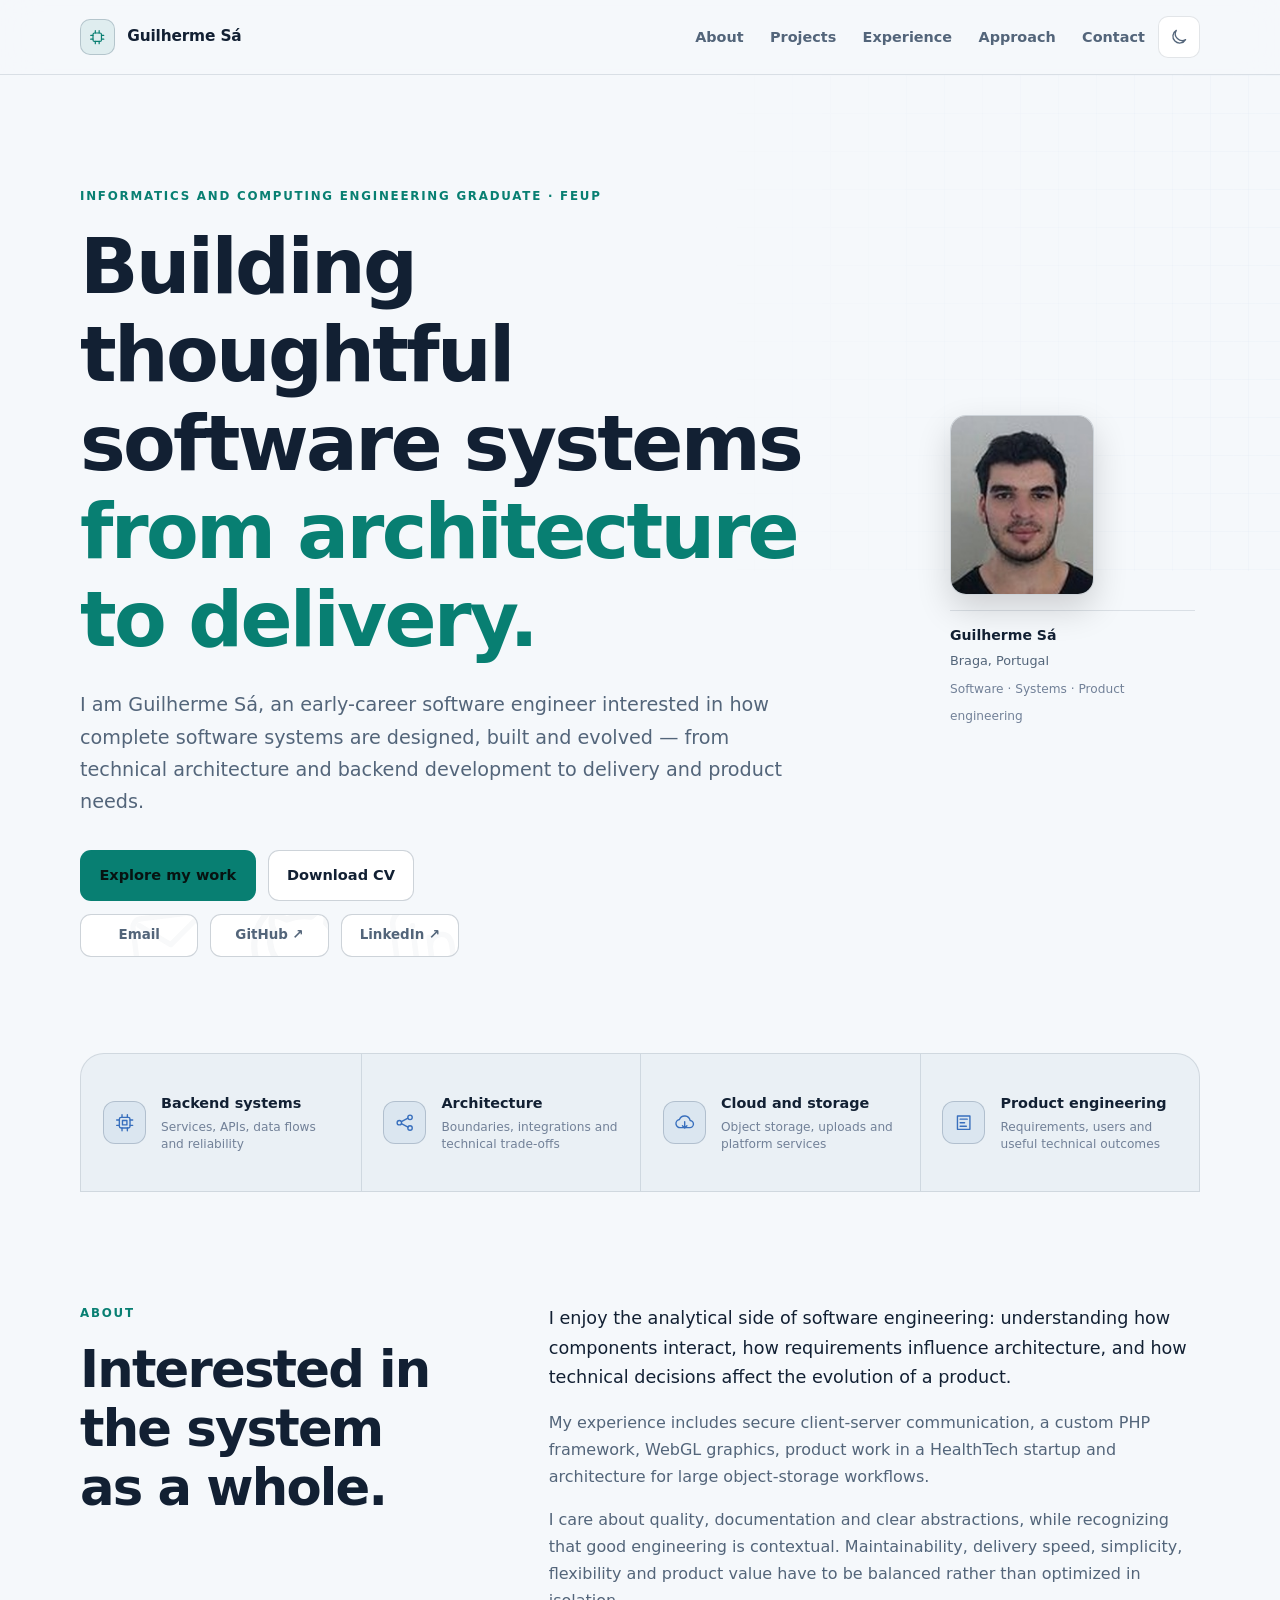
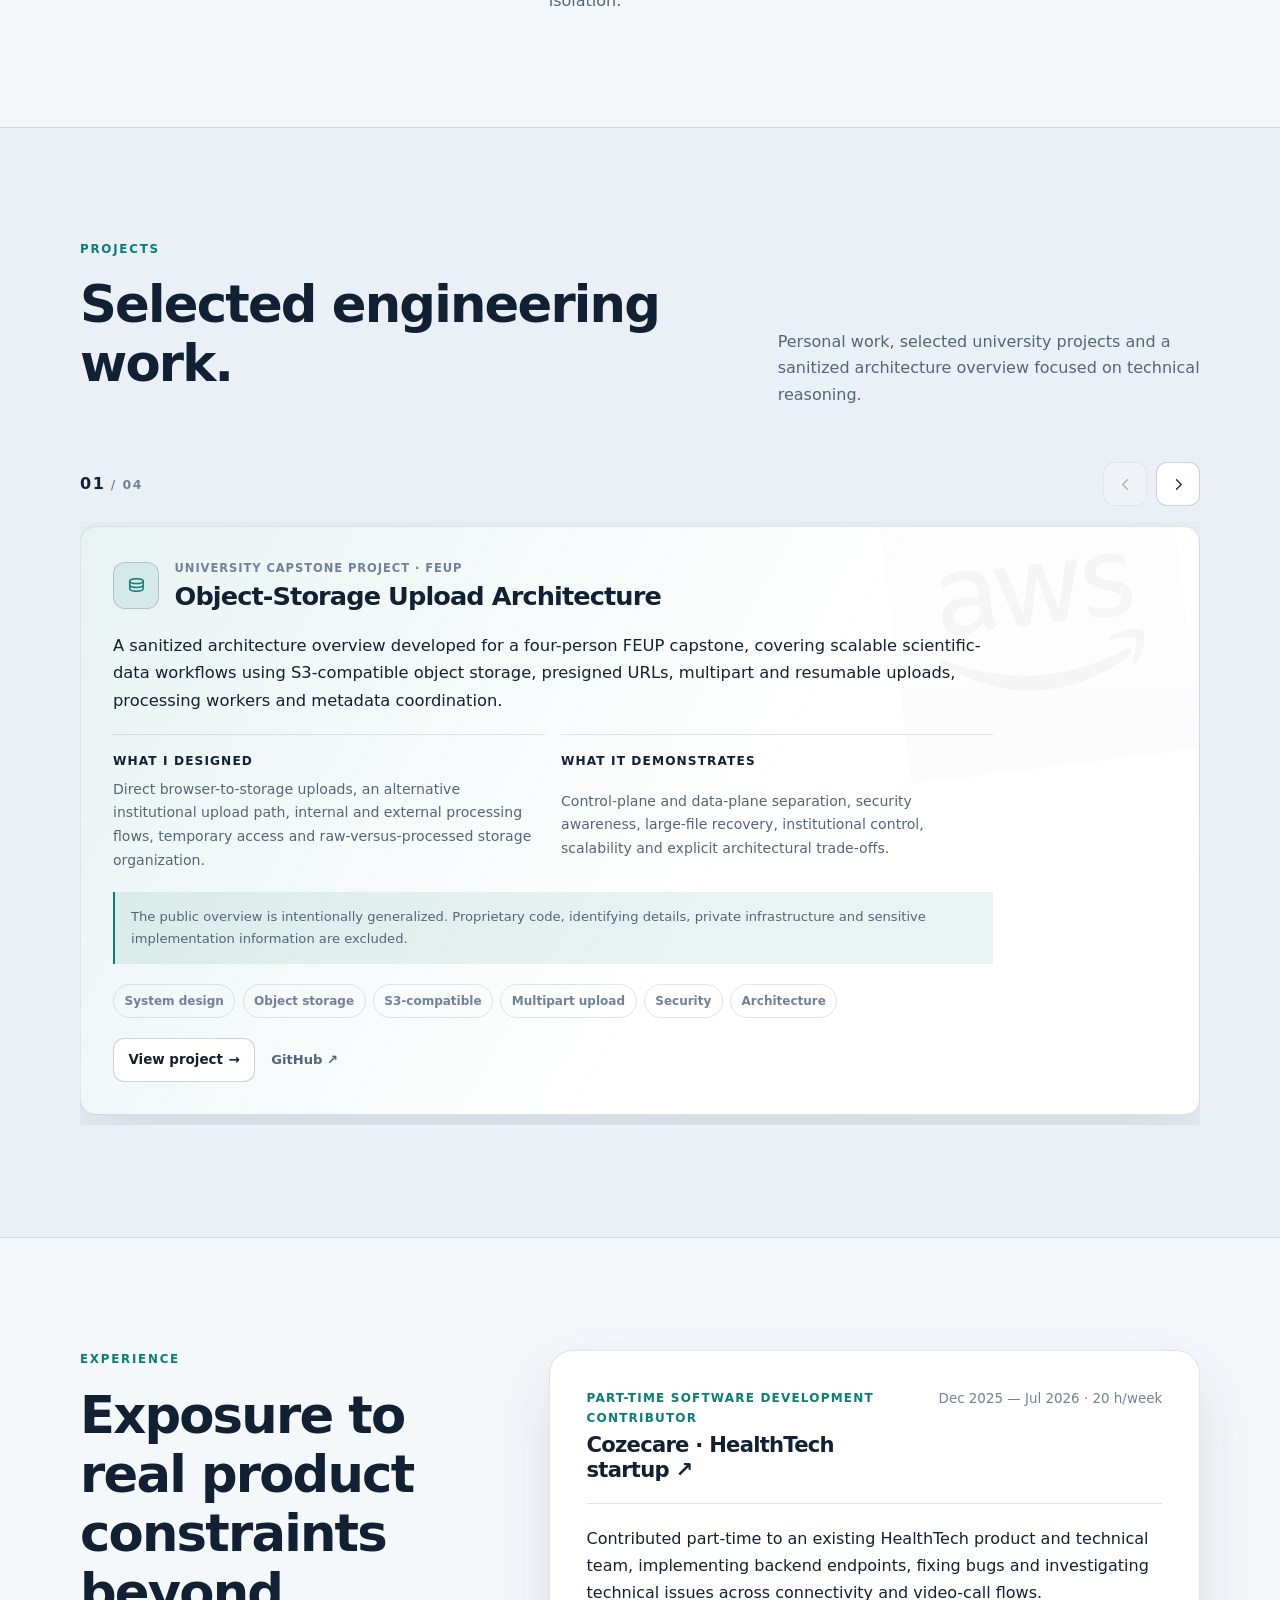
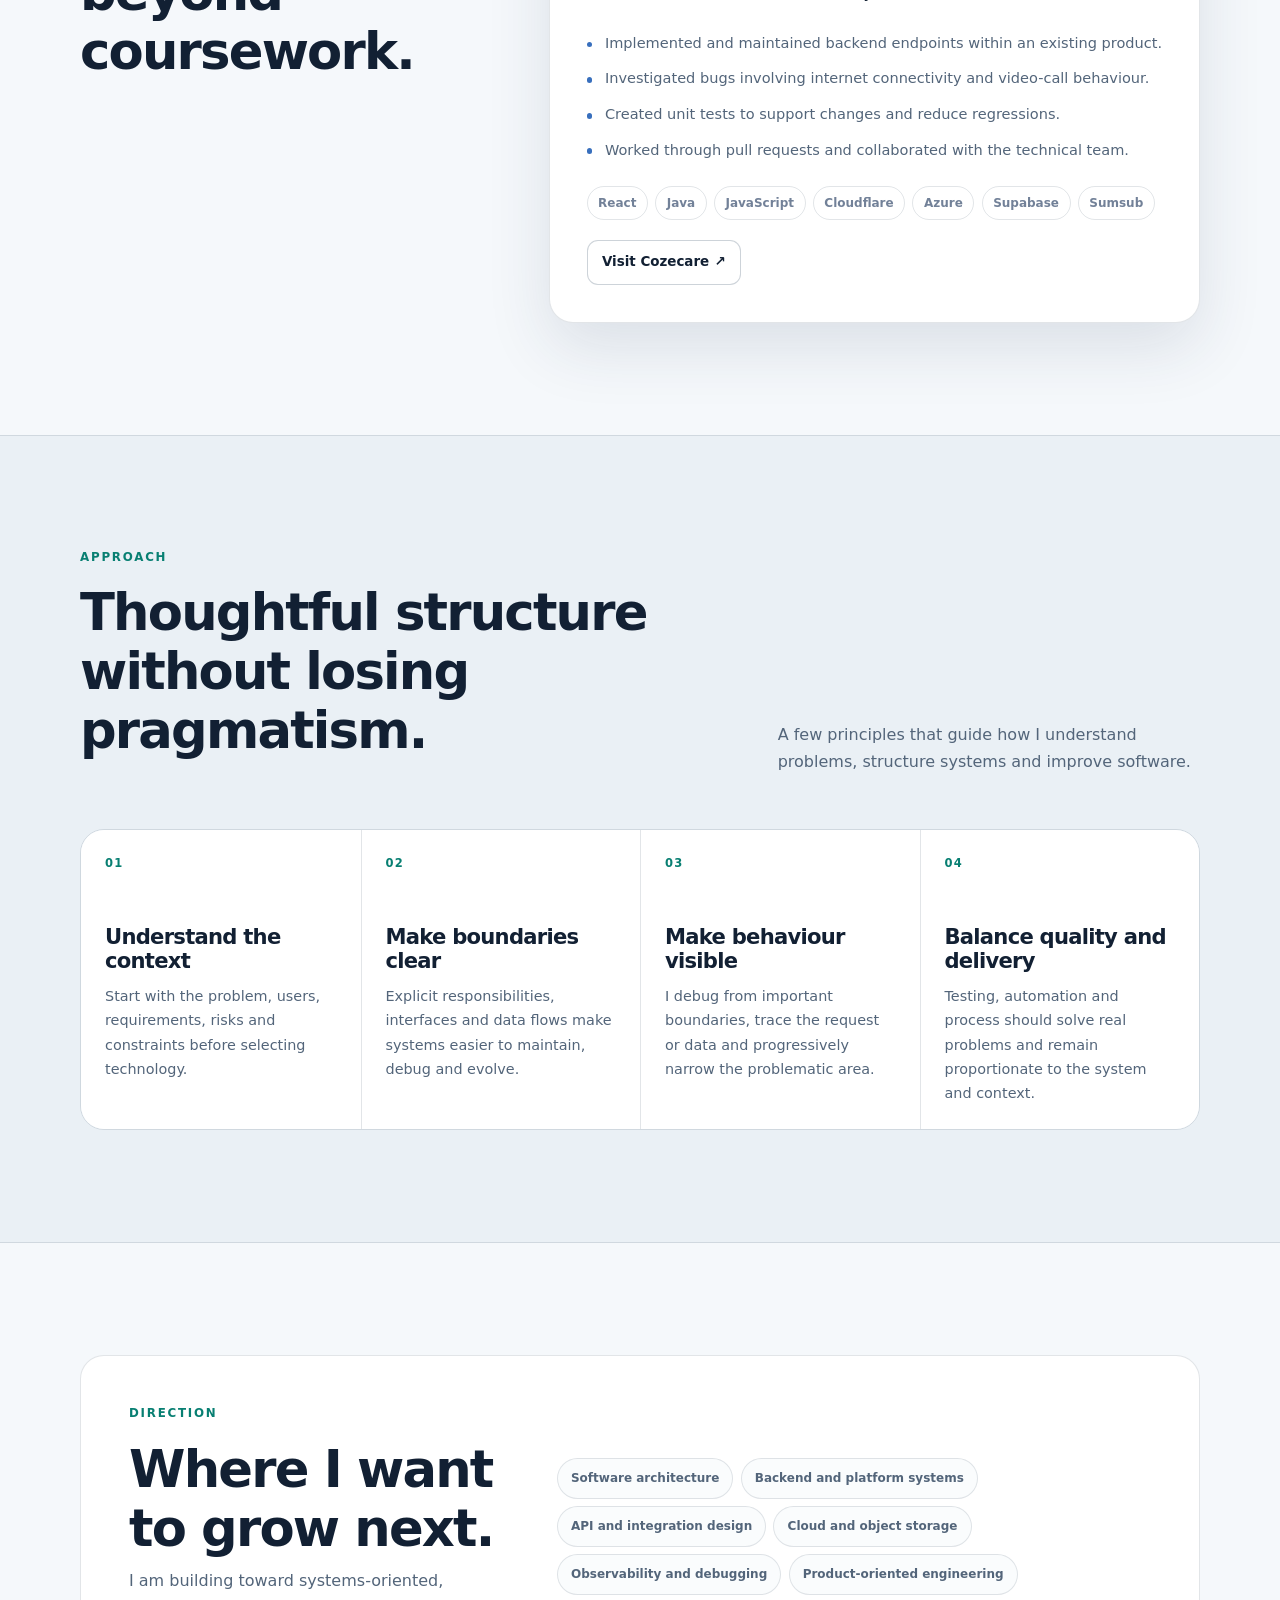
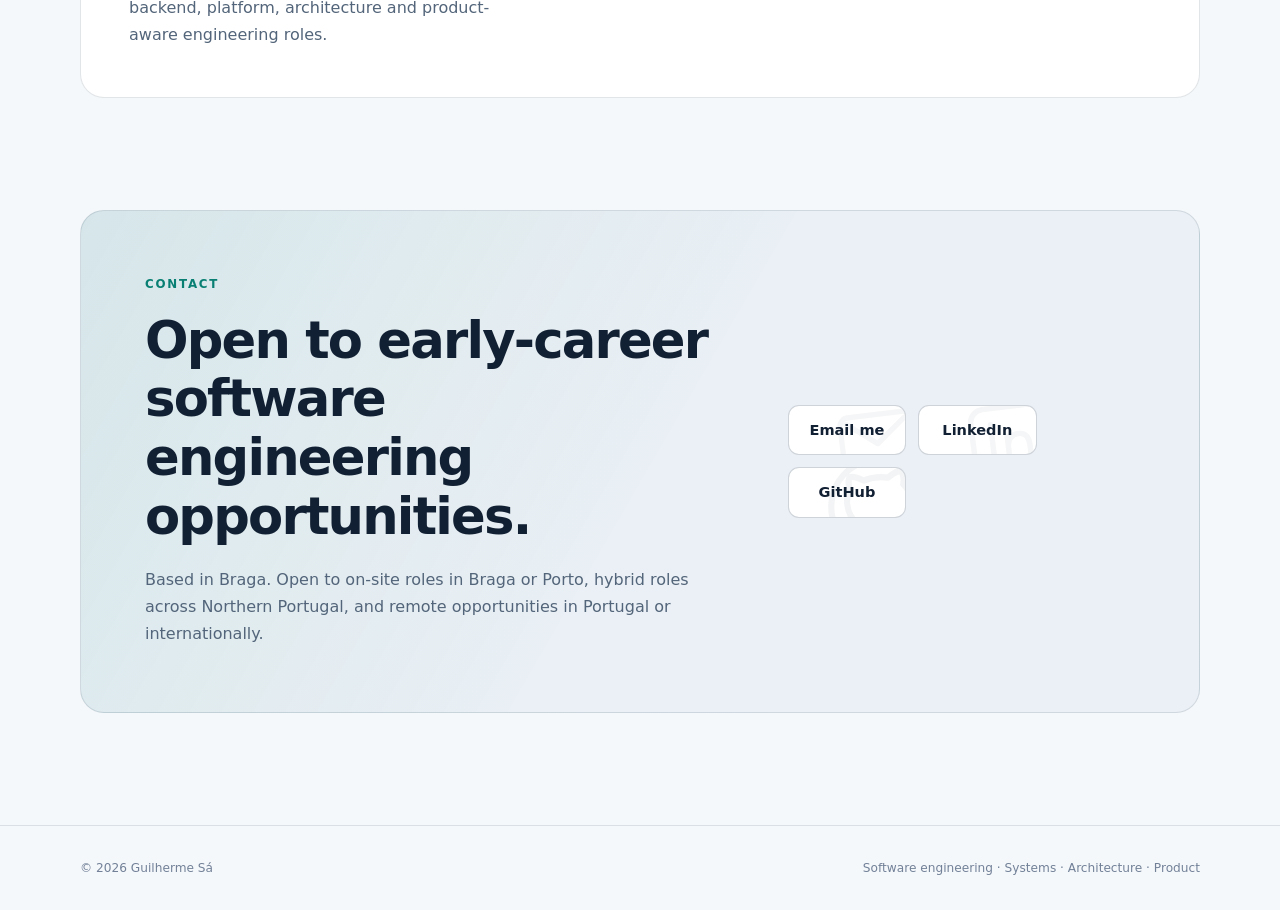
==== commit b288c123: "Adjusted project slider" ====
--- a/index.html
+++ b/index.html
@@ -19,8 +19,8 @@
   <meta property="og:image" content="assets/images/guilherme-sa.jpg">
 
   <link rel="icon" href="favicon.svg" type="image/svg+xml">
-  <link rel="stylesheet" href="styles.css?v=20260816-3">
-  <script src="script.js?v=20260816-3" defer></script>
+  <link rel="stylesheet" href="styles.css?v=20260816-6">
+  <script src="script.js?v=20260816-6" defer></script>
 </head>
 
 <body>
@@ -324,16 +324,16 @@
                 </svg>
               </span>
               <div>
-                <p class="project-type">Featured architecture project</p>
+                <p class="project-type">University capstone project · FEUP</p>
                 <h3>Object-Storage Upload Architecture</h3>
               </div>
             </div>
 
             <p class="project-summary">
-              A sanitized architecture overview for scalable scientific-data
-              workflows using S3-compatible object storage, presigned URLs,
-              multipart and resumable uploads, processing workers and metadata
-              coordination.
+              A sanitized architecture overview developed for a four-person
+              FEUP capstone, covering scalable scientific-data workflows using
+              S3-compatible object storage, presigned URLs, multipart and
+              resumable uploads, processing workers and metadata coordination.
             </p>
 
             <div class="project-detail-grid">
--- a/styles.css
+++ b/styles.css
@@ -592,17 +592,18 @@
 }
 
 .project-grid {
-  display: grid;
-  grid-auto-flow: column;
-  grid-auto-columns: minmax(0, 100%);
+  display: flex;
+  align-items: flex-start;
   gap: 1rem;
   max-width: 100%;
   overflow-x: auto;
+  overflow-y: hidden;
   overscroll-behavior-x: contain;
   padding: 0.25rem 0 0.65rem;
   scroll-behavior: smooth;
   scroll-snap-type: x mandatory;
   scrollbar-width: none;
+  transition: height 180ms ease;
 }
 
 .project-grid::-webkit-scrollbar {
@@ -619,13 +620,11 @@
   position: relative;
   isolation: isolate;
   overflow: hidden;
-  min-height: 32rem;
-  display: grid;
-  grid-template-columns: minmax(0, 1fr) minmax(300px, 0.78fr);
-  grid-template-rows: auto auto 1fr auto;
-  column-gap: clamp(2.5rem, 6vw, 5rem);
-  row-gap: 1.35rem;
-  padding: clamp(1.8rem, 4vw, 2.4rem);
+  flex: 0 0 100%;
+  display: flex;
+  flex-direction: column;
+  gap: 1.25rem;
+  padding: clamp(1.55rem, 3vw, 2rem);
   border: 1px solid var(--line);
   border-radius: var(--radius-medium);
   background: var(--panel);
@@ -738,8 +737,8 @@
 }
 
 .project-grid .project-header {
-  grid-column: 1 / -1;
-  align-self: start;
+  width: 100%;
+  align-self: stretch;
 }
 
 .project-icon {
@@ -769,7 +768,7 @@
 }
 
 .project-grid .project-card h3 {
-  font-size: clamp(1.55rem, 2.4vw, 2.15rem);
+  font-size: clamp(1.4rem, 2vw, 1.75rem);
 }
 
 .project-summary {
@@ -777,11 +776,11 @@
 }
 
 .project-grid .project-summary {
-  grid-column: 1;
-  grid-row: 2;
-  max-width: 650px;
+  width: 100%;
+  max-width: 760px;
+  align-self: stretch;
   color: var(--text);
-  font-size: 1.04rem;
+  font-size: 1rem;
 }
 
 .project-featured .project-summary {
@@ -797,11 +796,9 @@
 }
 
 .project-grid .project-detail-grid {
-  grid-column: 2;
-  grid-row: 2;
-  grid-template-columns: 1fr;
-  align-self: start;
-  gap: 1.15rem;
+  width: 100%;
+  max-width: 880px;
+  align-self: stretch;
 }
 
 .project-detail {
@@ -812,9 +809,9 @@
 }
 
 .project-grid .project-card > .project-detail {
-  grid-column: 2;
-  grid-row: 2 / span 2;
-  align-self: start;
+  width: 100%;
+  max-width: 760px;
+  align-self: stretch;
 }
 
 .project-detail strong {
@@ -837,9 +834,9 @@
 }
 
 .project-grid .confidentiality-note {
-  grid-column: 2;
-  grid-row: 3;
-  align-self: end;
+  width: 100%;
+  max-width: 880px;
+  align-self: stretch;
 }
 
 .tags,
@@ -865,9 +862,7 @@
 }
 
 .project-grid .tags {
-  grid-column: 1;
-  grid-row: 3;
-  align-self: end;
+  align-self: flex-start;
 }
 
 .project-button {
@@ -888,10 +883,7 @@
 
 .project-grid .project-actions,
 .project-grid .project-card > .project-button {
-  grid-column: 1;
-  grid-row: 4;
-  align-self: end;
-  justify-self: start;
+  align-self: flex-start;
   margin-top: 0;
 }
 
@@ -1859,15 +1851,8 @@
     grid-column: auto;
   }
 
-  .project-grid {
-    grid-auto-columns: minmax(0, 100%);
-  }
-
   .project-card {
-    display: flex;
-    flex-direction: column;
-    gap: 1.25rem;
-    min-height: 0;
+    flex-basis: 100%;
   }
 
   .project-grid .project-header,
